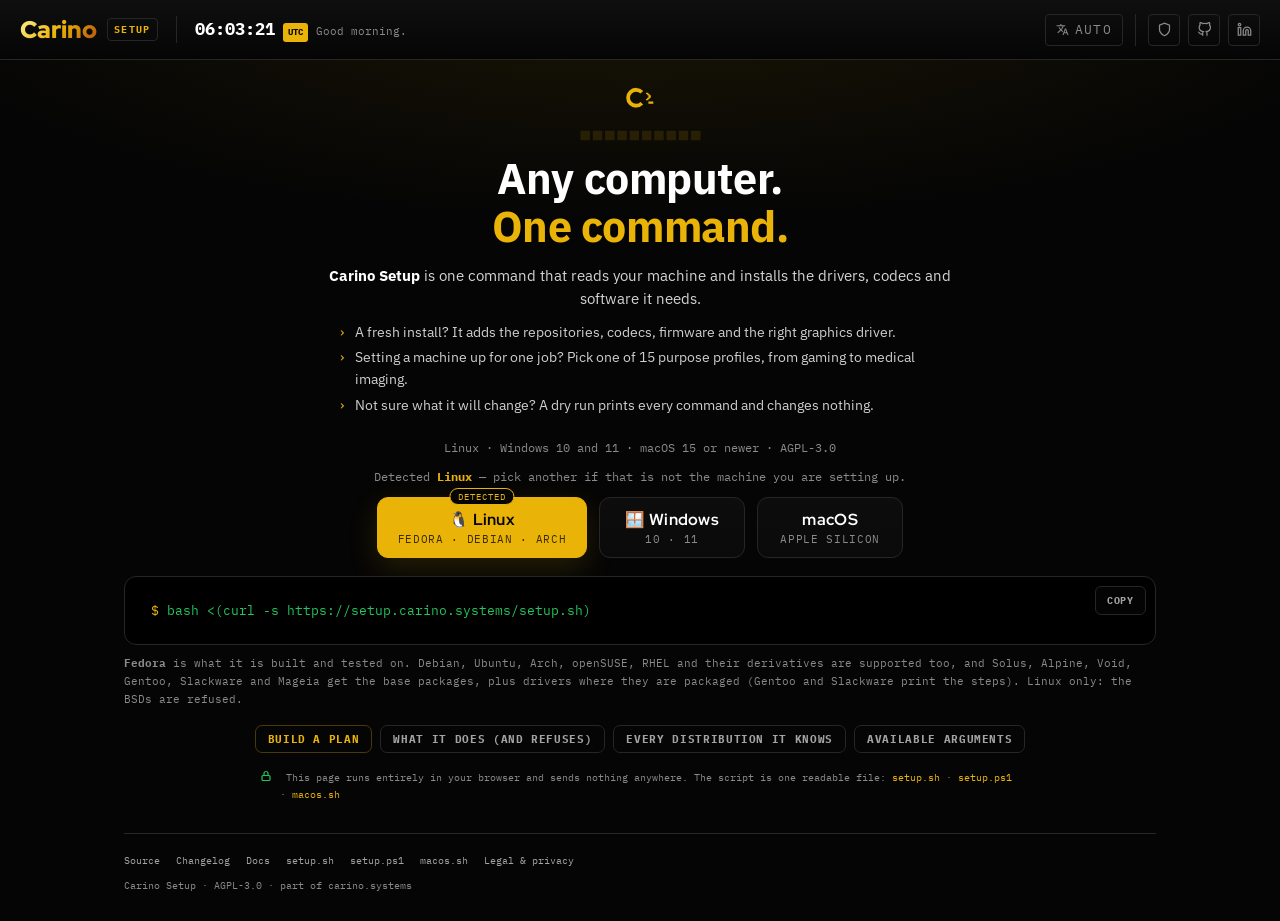
==== index.html @ 24544eee "Translate the remaining English on the page Text the translation sweep found still in English is now" ====
<!DOCTYPE html>
<html lang="en">
<head>
    <meta charset="UTF-8">
    <meta name="viewport" content="width=device-width, initial-scale=1.0">
    <link rel="icon" type="image/webp" href="logo.webp">
    <title>Carino Setup — Any Computer, One Command</title>
    <!-- carino:head — generated by Carino-Systems/baseline/apply.py from sites.json; edit there, not here -->
    <meta name="description" content="One command that configures Linux, Windows or macOS: hardware and distribution detection, drivers, and 15 purpose profiles. Nothing to install first.">
    <link rel="canonical" href="https://setup.carino.systems/">
    <meta property="og:type" content="website">
    <meta property="og:site_name" content="Carino Systems">
    <meta property="og:title" content="Carino Setup">
    <meta property="og:description" content="One command that configures Linux, Windows or macOS: hardware and distribution detection, drivers, and 15 purpose profiles. Nothing to install first.">
    <meta property="og:url" content="https://setup.carino.systems/">
    <meta property="og:image" content="https://setup.carino.systems/og.jpg">
    <meta property="og:image:width" content="1200">
    <meta property="og:image:height" content="630">
    <meta property="og:image:alt" content="Carino Setup">
    <meta name="twitter:card" content="summary_large_image">
    <link rel="alternate" hreflang="en" href="https://setup.carino.systems/">
    <link rel="alternate" hreflang="es" href="https://setup.carino.systems/?lang=es">
    <link rel="alternate" hreflang="pt-BR" href="https://setup.carino.systems/?lang=pt-BR">
    <link rel="alternate" hreflang="ja" href="https://setup.carino.systems/?lang=ja">
    <link rel="alternate" hreflang="ru" href="https://setup.carino.systems/?lang=ru">
    <link rel="alternate" hreflang="x-default" href="https://setup.carino.systems/">
    <script type="application/json" id="carino-head-i18n">{"es": {"title": "Carino Setup — Cualquier computadora, un comando", "desc": "Un solo comando que configura Linux, Windows o macOS: detección de hardware y distribución, controladores y 15 perfiles por uso. Sin instalar nada antes."}, "pt-BR": {"title": "Carino Setup — Qualquer computador, um comando", "desc": "Um único comando que configura Linux, Windows ou macOS: detecção de hardware e distribuição, drivers e 15 perfis por finalidade. Nada para instalar antes."}, "ja": {"title": "Carino Setup — どのPCも、コマンド1つで", "desc": "1つのコマンドでLinux・Windows・macOSを設定。ハードウェアとディストリビューションの検出、ドライバー、15の用途別プロファイル。事前準備不要。"}, "ru": {"title": "Carino Setup — любой компьютер, одна команда", "desc": "Одна команда настраивает Linux, Windows или macOS: определение оборудования и дистрибутива, драйверы и 15 профилей под задачи. Ничего не нужно ставить заранее."}}</script>
    <script type="application/ld+json">{"@context": "https://schema.org", "@type": "SoftwareApplication", "name": "Carino Setup", "url": "https://setup.carino.systems/", "description": "One command that configures Linux, Windows or macOS: hardware and distribution detection, drivers, and 15 purpose profiles. Nothing to install first.", "operatingSystem": "Linux, Windows, macOS", "isAccessibleForFree": true, "author": {"@type": "Person", "name": "Miguel Cariño", "url": "https://carino.systems/"}}</script>
    <!-- /carino:head -->
    <link rel="stylesheet" href="fonts/carino-fonts.css">
    <!-- Tokens and the shared components (landing hero, terminal, copy button,
         privacy line, footer) come from carino-ui.css; only this page's own
         names are declared below. -->
    <link rel="stylesheet" href="carino-ui.css">
    <style>
        :root {
            --i18n: 'Noto Sans JP', 'Noto Sans CJK JP', 'Hiragino Sans', 'Yu Gothic UI', 'Noto Sans SC', 'Noto Sans CJK SC', 'PingFang SC', 'Microsoft YaHei UI', 'Noto Sans KR', 'Noto Sans CJK KR', 'Apple SD Gothic Neo', 'Malgun Gothic', 'Noto Sans Hebrew', 'Arial Hebrew'; /* fonts/carino-fonts.css ships latin + latin-ext only, so the ja/zh/ko/he/ru strings below can never be Plex; these are the real system faces they land on instead of a generic */
            --sans-i18n: 'IBM Plex Sans', var(--i18n), system-ui, -apple-system, sans-serif; /* brand face first, so latin text in a translated string still renders in Plex */
            --mono-i18n: 'IBM Plex Mono', var(--i18n), ui-monospace, SFMono-Regular, Menlo, monospace;
            --display-i18n: 'Red Hat Display', var(--sans-i18n);
        }

        * { margin: 0; padding: 0; }
        html { scroll-behavior: smooth; }
        body { font-size: 16px; } /* carino-ui's 15px base; every size here was measured at 16 */
        button { font-family: inherit; }

        .container { max-width: 1080px; margin: 0 auto; padding: 0 1.5rem; }

        /* ---- one screen ----
           The page is a single hero now, the way pacs.carino.systems is: the
           command, the platform picker and the four sheet chips all sit above
           the fold, and everything that used to be a section below it — the
           plan builder, the distribution list, the argument table, what this
           does and refuses — is a <dialog> opened from here. A dialog is
           markup, not a fetch, so none of that content left the page: it is
           still one Ctrl-F away and still indexed.

           Sizing follows the same rule as PACS. --tall is how much taller this
           viewport is than the point where the hero stops having room, so every
           size below reads `base + --tall × rate` and is exactly `base` on any
           screen under 900px. A calc rather than a media query because a
           breakpoint steps: any vh expression steep enough to be worth having
           above 900px is already too steep below it. */
        :root { --tall: max(0px, 100vh - 900px); }
        body { min-height: 100dvh; display: flex; flex-direction: column; }
        .hero { flex: 1 0 auto; display: flex; }
        /* Top-anchored, not centred: surplus height collects at the bottom where
           it is quiet, instead of opening a gap between the navbar and the mark. */
        .hero > .container { margin-block: 0 auto; width: 100%; }
        /* .lh-wrap's 90% would add a second gutter inside .container's own. */
        .hero > .container.lh-wrap { width: 100%; max-width: 1080px; }

        /* The mark, and under it the one piece of motion on the page: a row of
           pixel blocks, cut from the same grid as the mark, lighting up one by
           one like packages landing, then clearing to start again. Sized off
           viewport HEIGHT: height is the scarce dimension on a one-screen page,
           so the decoration shrinks with the thing it competes against. */
        .hero-mark .mark { aspect-ratio: 1 / 1; }
        .steps rect { fill: var(--accent); opacity: .12; animation: land 3.2s ease-out infinite; }
        @keyframes land {
            0%, 6%    { opacity: .12; filter: none; }
            12%       { opacity: 1; filter: drop-shadow(0 0 5px rgba(234,179,8,0.9)); }
            20%, 72%  { opacity: .9; filter: none; }
            84%, 100% { opacity: .12; filter: none; }
        }
        /* Motion is decoration here, so a reader who asked for less of it gets
           the finished row, standing still. */
        @media (prefers-reduced-motion: reduce) { .steps rect { animation: none; opacity: .9; } }

        /* Floating OS marks: a few faint logos of the systems this sets up,
           fading in at random spots in the side margins and drifting away.
           Behind the content, never clickable, never on a reduced-motion
           screen. Logos: Simple Icons (CC0); the Windows one is drawn here. */
        .os-float { position: fixed; inset: 0; z-index: 0; pointer-events: none; overflow: hidden; }
        .hero > .container { position: relative; z-index: 1; }
        .os-float svg { position: absolute; fill: var(--accent); opacity: 0;
            animation: drift var(--life, 7s) ease-in-out forwards; }
        @keyframes drift {
            0%   { opacity: 0;   transform: translateY(14px) rotate(var(--r0, -8deg)) scale(.85); }
            25%  { opacity: var(--peak, .35); }
            75%  { opacity: var(--peak, .35); }
            100% { opacity: 0;   transform: translateY(-26px) rotate(var(--r1, 8deg)) scale(1); }
        }
        @media (prefers-reduced-motion: reduce) { .os-float { display: none; } }

        /* Headline, lede and situations are Branding's .landing-hero: sentence
           case, the second line solid gold. Only the i18n font stacks are ours. */
        .hero h1 { font-family: var(--sans-i18n); }
        .hero h1 .gold { color: var(--accent); }
        .lh-lede, .lh-situations { font-family: var(--sans-i18n); }

        /* Above the buttons, so it reads as their label rather than as a
           footnote: it says which one is already selected and why. */
        .sys-line { font-family: var(--mono-i18n); }
        .platform { margin: 0 0 min(24px, calc(clamp(6px, 1.1vh, 12px) + var(--tall) * .03));
            font-family: var(--mono-i18n); font-size: min(.95rem, calc(.74rem + var(--tall) * .008)); color: var(--text-muted); }
        .platform strong { color: var(--accent); font-weight: 700; }

        .os-picker { display: flex; justify-content: center; flex-wrap: wrap;
            gap: min(26px, calc(12px + var(--tall) * .035)); }
        .os-btn {
            position: relative; display: flex; flex-direction: column; align-items: center; gap: 2px;
            min-width: min(210px, calc(146px + var(--tall) * .075));
            padding: min(24px, calc(11px + var(--tall) * .022)) min(40px, calc(20px + var(--tall) * .034));
            border-radius: 11px; cursor: pointer; text-align: center;
            border: 1px solid var(--border); background: linear-gradient(180deg, var(--bg-elev), #0a0a0a);
            color: var(--text); transition: 0.16s;
        }
        .os-btn:hover { border-color: var(--accent); transform: translateY(-2px); }
        .os-btn b { font-family: var(--display); font-size: min(1.34rem, calc(.98rem + var(--tall) * .012)); letter-spacing: 0.02em; }
        .os-btn .fmt { font-family: var(--mono); font-size: 0.68rem; color: var(--text-muted); text-transform: uppercase; letter-spacing: 0.06em; }
        .os-btn.active { border-color: var(--accent); background: var(--accent); color: #050505; box-shadow: 0 10px 30px var(--accent-glow); }
        .os-btn.active .fmt { color: #3a2c00; }
        /* The tab you are on is gold; the machine you are ON gets the badge. They
           are usually the same button and the badge is then just confirmation,
           but clicking away has to leave the detection visible somewhere. */
        .os-btn .rec { display: none; }
        .os-btn.detected .rec {
            display: block; position: absolute; top: -10px; left: 50%; transform: translateX(-50%);
            background: var(--bg); color: var(--accent); border: 1px solid var(--accent); border-radius: 999px;
            font-family: var(--mono); font-size: 0.56rem; letter-spacing: 0.1em; text-transform: uppercase;
            padding: 2px 8px; white-space: nowrap;
        }
        .os-btn.detected:not(.active) { border-color: var(--accent-dim); }

        /* The command pane under the picker. It carries the payload of this
           page, so it gets the space the download buttons get on PACS. */
        .os-content { margin-top: min(34px, calc(clamp(12px, 2vh, 18px) + var(--tall) * .04)); text-align: left; }

        /* .terminal-wrapper > .terminal > code and .copy-btn.term-copy are
           Branding's command block (carino-ui.css): it keeps the Copy button
           off the command at every width. */

        .note { font-family: var(--mono); font-size: 0.7rem; color: var(--text-muted); margin-top: 10px; line-height: 1.6; }

        /* ---- the row that opens the sheets ----
           Buttons, not a bespoke pill: the branding reference has one button
           component and its pills are for status, not navigation. */
        .chips { display: flex; flex-wrap: wrap; justify-content: center;
            gap: min(18px, calc(8px + var(--tall) * .026));
            margin: min(36px, calc(clamp(10px, 1.9vh, 17px) + var(--tall) * .05)) auto 0; max-width: min(980px, 94vw); }
        .chip {
            font-family: var(--mono-i18n); font-weight: 700; letter-spacing: 0.06em; text-transform: uppercase;
            font-size: min(.9rem, calc(.68rem + var(--tall) * .008));
            padding: min(14px, calc(6px + var(--tall) * .022)) min(24px, calc(12px + var(--tall) * .032));
            border-radius: 7px; cursor: pointer; border: 1px solid var(--border);
            color: var(--text-sec); background: transparent; transition: 0.15s;
        }
        .chip:hover { color: var(--accent); border-color: var(--accent); background: var(--accent-faint); }
        .chip.primary { color: var(--accent); border-color: var(--accent-dim); }
        /* The privacy line (Branding's), centred as a block under the chips;
           its own text stays left-aligned beside the lock. */
        .foot-note { display: inline-block; font-family: var(--mono-i18n);
            max-width: min(760px, 94vw);
            margin: min(30px, calc(clamp(10px, 1.8vh, 16px) + var(--tall) * .04)) auto 0; }
        .foot-note a { color: var(--accent); text-decoration: none; }
        .foot-note a:hover { text-decoration: underline; }
        .page-foot { width: 100%; max-width: 1080px; margin: 0 auto; padding: 0 1.5rem; }
        .site-foot { margin-top: min(28px, calc(10px + var(--tall) * .03)); }

        /* ---- modal ----
           The branding system's component (branding.carino.systems §17), built
           on <dialog> rather than a scrim div toggled with `hidden`: the element
           supplies the focus trap, Escape, the backdrop and an inert background,
           none of which a div gets for free. */
        /* `display` only when open. A bare `display: flex` overrides the UA's
           `dialog:not([open]) { display: none }` and every sheet renders inline. */
        dialog.modal:not([open]) { display: none; } /* carino-ui's .modal is display:flex for a scrim div */
        .modal[open] { display: flex; }
        .modal {
            /* `margin: auto` is what centres a top-layer <dialog>, and the
               `* { margin: 0 }` reset at the top of this stylesheet takes it
               away — which pins every sheet to the top-left corner. Put back
               explicitly rather than by carving dialog out of the reset. */
            margin: auto;
            flex-direction: column; padding: 0; overflow: hidden; text-align: left;
            width: min(92vw, 680px); max-width: none; max-height: min(88vh, 900px);
            background: var(--bg-elev); border: 1px solid var(--border); border-radius: 14px;
            box-shadow: 0 30px 80px rgba(0,0,0,0.75); color: var(--text);
        }
        .modal.wide { width: min(94vw, 1080px); }
        .modal::backdrop { background: rgba(0,0,0,0.65); -webkit-backdrop-filter: blur(6px); backdrop-filter: blur(6px); }
        .modal-head { display: flex; align-items: center; gap: 12px; padding: 16px 18px; border-bottom: 1px solid var(--border); }
        .modal-title { margin: 0; flex: 1; font-family: var(--display-i18n); font-weight: 900; font-size: 1.05rem;
            text-transform: uppercase; letter-spacing: 0.5px; }
        .modal-head form { margin: 0; }
        .modal-x { border: none; background: transparent; color: var(--text-muted); font-size: 1.05rem; line-height: 1;
            cursor: pointer; padding: 4px 8px; border-radius: 6px; transition: 0.15s; }
        .modal-x:hover { color: var(--accent); background: var(--accent-faint); }
        .modal-body { padding: 18px; overflow-y: auto; color: var(--text); font-size: inherit; }
        .modal-body > .note:first-child { margin-top: 0; }

        /* Two columns that collapse to one, and they collapse in the right
           order: a visitor who reads only the red box has been told what this
           will not do without ever being told what it does. */
        .contrast { display: grid; grid-template-columns: 1fr 1fr; gap: 20px; align-items: start; }
        @media (max-width: 860px) { .contrast { grid-template-columns: 1fr; gap: 16px; } }
        .isbox { border: 1px solid var(--border); border-left: 4px solid var(--accent);
            border-radius: 12px; padding: 18px 20px; background: var(--accent-faint); min-width: 0; }
        .isbox h3 { margin: 0 0 12px; color: var(--accent); font-family: var(--display-i18n); font-size: 1.05rem; }
        .notbox { border: 1px solid #7f1d1d; border-left: 4px solid #b91c1c;
            border-radius: 12px; padding: 18px 20px; background: rgba(185,28,28,0.06); min-width: 0; }
        .notbox h3 { margin: 0 0 12px; color: #f87171; font-family: var(--display-i18n); font-size: 1.05rem; }
        .isbox ul, .notbox ul { list-style: none; margin: 0; padding: 0; }
        .isbox li, .notbox li { margin-bottom: 11px; font-size: 0.86rem; line-height: 1.55; color: #d4d4d4;
            word-break: normal; overflow-wrap: break-word; }
        .isbox li:last-child, .notbox li:last-child { margin-bottom: 0; }
        .isbox li b { color: var(--text); }
        .notbox li b { color: #fca5a5; }

        .table-wrap { overflow-x: auto; }
        table.data { width: 100%; border-collapse: collapse; font-family: var(--mono); font-size: 0.76rem; }
        table.data th { text-align: left; color: var(--text-muted); text-transform: uppercase; letter-spacing: 0.06em; font-size: 0.62rem; font-weight: 700; padding: 8px 12px; border-bottom: 1px solid var(--border); }
        table.data td { padding: 9px 12px; border-bottom: 1px solid var(--border); color: var(--text-sec); }
        table.data tr:hover td { background: var(--accent-faint); color: var(--text); }
        .kbd {
            display: inline-block; font-family: var(--mono); font-size: 0.66rem; font-weight: 700;
            color: var(--text-sec); background: var(--bg-elev);
            border: 1px solid var(--border); border-bottom-width: 2px; border-radius: 4px; padding: 2px 7px;
        }
        .kbd.accent { color: var(--accent); border-color: var(--accent-dim); }

        .build-grid { display: grid; grid-template-columns: repeat(auto-fit, minmax(230px, 1fr)); gap: 14px; margin-top: 18px; }
        .field { display: flex; flex-direction: column; gap: 7px; }
        .field-label { font-family: var(--mono); font-size: 0.62rem; font-weight: 700; text-transform: uppercase; letter-spacing: 0.08em; color: var(--text-muted); }
        .field select {
            font-family: var(--mono); font-size: 0.76rem; color: var(--text);
            background: var(--bg-elev); border: 1px solid var(--border);
            border-radius: 6px; padding: 9px 10px; cursor: pointer; width: 100%;
        }
        .field select:hover:not(:disabled) { border-color: var(--border-hv); }
        .field select:disabled { color: var(--text-muted); cursor: not-allowed; opacity: 0.6; }
        select:focus-visible, input:focus-visible, button:focus-visible { outline: 2px solid var(--accent-dim); outline-offset: 2px; }

        .toggles { display: flex; flex-wrap: wrap; gap: 10px; margin-top: 16px; }
        .toggle {
            display: inline-flex; align-items: center; gap: 8px; cursor: pointer;
            font-family: var(--mono); font-size: 0.7rem; color: var(--text-sec);
            background: var(--bg-card); border: 1px solid var(--border); border-radius: 6px; padding: 8px 12px; transition: 0.15s;
        }
        .toggle:hover { border-color: var(--border-hv); color: var(--text); }
        .toggle input { accent-color: var(--accent); cursor: pointer; }
        .toggle.locked { opacity: 0.45; cursor: not-allowed; }
        .toggle.locked:hover { border-color: var(--border); color: var(--text-sec); }
        .toggle.locked input { cursor: not-allowed; }

        .panel { margin-top: 18px; border: 1px solid var(--border); border-radius: var(--radius); background: var(--bg-card); padding: 16px 18px; }
        .panel h4 { font-family: var(--mono); font-size: 0.62rem; font-weight: 700; text-transform: uppercase; letter-spacing: 0.08em; color: var(--accent); margin-bottom: 9px; }
        .panel h4 + .panel-sub { margin-top: -4px; margin-bottom: 9px; }
        .panel p { font-size: 0.78rem; color: var(--text-sec); line-height: 1.7; }
        .panel .group { margin-top: 14px; }
        .panel .group:first-of-type { margin-top: 0; }
        .group-label { font-family: var(--mono); font-size: 0.6rem; font-weight: 700; text-transform: uppercase; letter-spacing: 0.08em; color: var(--text-muted); display: block; margin-bottom: 7px; }
        .pk {
            display: inline-block; font-family: var(--mono); font-size: 0.66rem; line-height: 1.5;
            color: var(--text-sec); background: var(--bg-elev);
            border: 1px solid var(--border); border-radius: 4px; padding: 3px 7px; margin: 0 5px 5px 0;
        }
        .pk b { color: var(--text); font-weight: 600; }
        .pk i { font-style: normal; color: var(--text-muted); }

        .refusal { margin-top: 18px; border: 1px solid rgba(239,68,68,0.35); border-left: 3px solid var(--err); border-radius: var(--radius); background: rgba(239,68,68,0.06); padding: 16px 18px; }
        .refusal h4 { font-family: var(--mono); font-size: 0.62rem; font-weight: 700; text-transform: uppercase; letter-spacing: 0.08em; color: var(--err); margin-bottom: 9px; }
        .refusal p { font-size: 0.8rem; color: var(--text-sec); line-height: 1.75; white-space: pre-wrap; } /* the NixOS refusal carries a configuration.nix snippet */

        .caution-line { margin-top: 14px; padding-left: 12px; border-left: 2px solid var(--accent-dim); font-family: var(--mono); font-size: 0.68rem; color: var(--warn); line-height: 1.7; }
        .out-label { font-family: var(--mono); font-size: 0.62rem; font-weight: 700; text-transform: uppercase; letter-spacing: 0.1em; color: var(--text-muted); margin: 24px 0 9px; }

        /* No block row on a phone. It is the widest thing in the hero at 5:1, so
           on a 390px screen it either goes hairline-thin or it sets the width of
           everything above it — and a phone is the one place this page was
           already scrolling. The mark takes the space instead and grows into it.
           Removed rather than hidden, so it gives its height back. */
        @media (max-width: 640px) {
            .steps { display: none; }
        }
        /* Short screens, any width. Russian and Portuguese both run about a line
           longer than English here, which is enough to push a 1366×768 laptop
           over by itself — so the trim is keyed to the height that is short
           rather than to the language that is long. Font size only: narrowing
           max-width would wrap the lede to MORE lines and make it taller. */
        @media (max-height: 780px) {
            .lede { font-size: 0.94rem; max-width: 720px; }
        }
        /* 1024×600 is the floor this page is measured against — a netbook, a
           VM console, a projector. Everything above still fits there on the
           calc alone; these are the last few rows, and they come out of the
           decoration and the gaps rather than out of anything that says
           something. The block row goes first: it is the only element on the
           page carrying no information at all. */
        @media (max-height: 660px) {
            .steps { display: none; }
            .hero-mark .mark { height: clamp(26px, 4.6vh, 34px); }
            .hero-mark { margin-bottom: 10px; }
            .hero h1 { margin-bottom: 9px; }
            .lede { font-size: 0.84rem; line-height: 1.48; margin-bottom: 12px; }
            .platform { margin-bottom: 8px; }
            .os-btn { padding: 8px 18px; }
            .os-content { margin-top: 12px; }
            .note { margin-top: 7px; }
            .chips { margin-top: 11px; }
            .foot-note { margin-top: 8px; }
        }
        @media (max-width: 600px) {
            .os-btn { min-width: 112px; padding: 9px 14px; gap: 0; }
            .os-btn b { font-size: 0.95rem; }
            .os-picker { gap: 8px; }
            .lede { font-size: 0.88rem; }
            .chips { gap: 6px; }
            .chip { padding: 6px 12px; font-size: 0.66rem; }
            .build-grid { grid-template-columns: 1fr; }
            /* A phone has no side margins for the drifting logos to live in,
               so they would sit on the buttons. */
            .os-float { display: none; }
        }
    </style>
</head>
<body>
<!-- Carino navbar self-injects at the top of <body> (loads carino-clock.js locally) -->
<script src="carino-navbar.js" data-app="Setup" data-repo="SimpleSetup" defer></script>
<script src="carino-lang.js" defer></script>
<script src="i18n.js" defer></script>

<!-- Floating OS marks (decoration, filled in by the script at the bottom) -->
<div class="os-float" id="osFloat" aria-hidden="true"><svg width="0" height="0" style="position:absolute"><symbol id="os-linux" viewBox="0 0 24 24"><path d="M12.504 0c-.155 0-.315.008-.48.021-4.226.333-3.105 4.807-3.17 6.298-.076 1.092-.3 1.953-1.05 3.02-.885 1.051-2.127 2.75-2.716 4.521-.278.832-.41 1.684-.287 2.489a.424.424 0 00-.11.135c-.26.268-.45.6-.663.839-.199.199-.485.267-.797.4-.313.136-.658.269-.864.68-.09.189-.136.394-.132.602 0 .199.027.4.055.536.058.399.116.728.04.97-.249.68-.28 1.145-.106 1.484.174.334.535.47.94.601.81.2 1.91.135 2.774.6.926.466 1.866.67 2.616.47.526-.116.97-.464 1.208-.946.587-.003 1.23-.269 2.26-.334.699-.058 1.574.267 2.577.2.025.134.063.198.114.333l.003.003c.391.778 1.113 1.132 1.884 1.071.771-.06 1.592-.536 2.257-1.306.631-.765 1.683-1.084 2.378-1.503.348-.199.629-.469.649-.853.023-.4-.2-.811-.714-1.376v-.097l-.003-.003c-.17-.2-.25-.535-.338-.926-.085-.401-.182-.786-.492-1.046h-.003c-.059-.054-.123-.067-.188-.135a.357.357 0 00-.19-.064c.431-1.278.264-2.55-.173-3.694-.533-1.41-1.465-2.638-2.175-3.483-.796-1.005-1.576-1.957-1.56-3.368.026-2.152.236-6.133-3.544-6.139zm.529 3.405h.013c.213 0 .396.062.584.198.19.135.33.332.438.533.105.259.158.459.166.724 0-.02.006-.04.006-.06v.105a.086.086 0 01-.004-.021l-.004-.024a1.807 1.807 0 01-.15.706.953.953 0 01-.213.335.71.71 0 00-.088-.042c-.104-.045-.198-.064-.284-.133a1.312 1.312 0 00-.22-.066c.05-.06.146-.133.183-.198.053-.128.082-.264.088-.402v-.02a1.21 1.21 0 00-.061-.4c-.045-.134-.101-.2-.183-.333-.084-.066-.167-.132-.267-.132h-.016c-.093 0-.176.03-.262.132a.8.8 0 00-.205.334 1.18 1.18 0 00-.09.4v.019c.002.089.008.179.02.267-.193-.067-.438-.135-.607-.202a1.635 1.635 0 01-.018-.2v-.02a1.772 1.772 0 01.15-.768c.082-.22.232-.406.43-.533a.985.985 0 01.594-.2zm-2.962.059h.036c.142 0 .27.048.399.135.146.129.264.288.344.465.09.199.14.4.153.667v.004c.007.134.006.2-.002.266v.08c-.03.007-.056.018-.083.024-.152.055-.274.135-.393.2.012-.09.013-.18.003-.267v-.015c-.012-.133-.04-.2-.082-.333a.613.613 0 00-.166-.267.248.248 0 00-.183-.064h-.021c-.071.006-.13.04-.186.132a.552.552 0 00-.12.27.944.944 0 00-.023.33v.015c.012.135.037.2.08.334.046.134.098.2.166.268.01.009.02.018.034.024-.07.057-.117.07-.176.136a.304.304 0 01-.131.068 2.62 2.62 0 01-.275-.402 1.772 1.772 0 01-.155-.667 1.759 1.759 0 01.08-.668 1.43 1.43 0 01.283-.535c.128-.133.26-.2.418-.2zm1.37 1.706c.332 0 .733.065 1.216.399.293.2.523.269 1.052.468h.003c.255.136.405.266.478.399v-.131a.571.571 0 01.016.47c-.123.31-.516.643-1.063.842v.002c-.268.135-.501.333-.775.465-.276.135-.588.292-1.012.267a1.139 1.139 0 01-.448-.067 3.566 3.566 0 01-.322-.198c-.195-.135-.363-.332-.612-.465v-.005h-.005c-.4-.246-.616-.512-.686-.71-.07-.268-.005-.47.193-.6.224-.135.38-.271.483-.336.104-.074.143-.102.176-.131h.002v-.003c.169-.202.436-.47.839-.601.139-.036.294-.065.466-.065zm2.8 2.142c.358 1.417 1.196 3.475 1.735 4.473.286.534.855 1.659 1.102 3.024.156-.005.33.018.513.064.646-1.671-.546-3.467-1.089-3.966-.22-.2-.232-.335-.123-.335.59.534 1.365 1.572 1.646 2.757.13.535.16 1.104.021 1.67.067.028.135.06.205.067 1.032.534 1.413.938 1.23 1.537v-.043c-.06-.003-.12 0-.18 0h-.016c.151-.467-.182-.825-1.065-1.224-.915-.4-1.646-.336-1.77.465-.008.043-.013.066-.018.135-.068.023-.139.053-.209.064-.43.268-.662.669-.793 1.187-.13.533-.17 1.156-.205 1.869v.003c-.02.334-.17.838-.319 1.35-1.5 1.072-3.58 1.538-5.348.334a2.645 2.645 0 00-.402-.533 1.45 1.45 0 00-.275-.333c.182 0 .338-.03.465-.067a.615.615 0 00.314-.334c.108-.267 0-.697-.345-1.163-.345-.467-.931-.995-1.788-1.521-.63-.4-.986-.87-1.15-1.396-.165-.534-.143-1.085-.015-1.645.245-1.07.873-2.11 1.274-2.763.107-.065.037.135-.408.974-.396.751-1.14 2.497-.122 3.854a8.123 8.123 0 01.647-2.876c.564-1.278 1.743-3.504 1.836-5.268.048.036.217.135.289.202.218.133.38.333.59.465.21.201.477.335.876.335.039.003.075.006.11.006.412 0 .73-.134.997-.268.29-.134.52-.334.74-.4h.005c.467-.135.835-.402 1.044-.7zm2.185 8.958c.037.6.343 1.245.882 1.377.588.134 1.434-.333 1.791-.765l.211-.01c.315-.007.577.01.847.268l.003.003c.208.199.305.53.391.876.085.4.154.78.409 1.066.486.527.645.906.636 1.14l.003-.007v.018l-.003-.012c-.015.262-.185.396-.498.595-.63.401-1.746.712-2.457 1.57-.618.737-1.37 1.14-2.036 1.191-.664.053-1.237-.2-1.574-.898l-.005-.003c-.21-.4-.12-1.025.056-1.69.176-.668.428-1.344.463-1.897.037-.714.076-1.335.195-1.814.12-.465.308-.797.641-.984l.045-.022zm-10.814.049h.01c.053 0 .105.005.157.014.376.055.706.333 1.023.752l.91 1.664.003.003c.243.533.754 1.064 1.189 1.637.434.598.77 1.131.729 1.57v.006c-.057.744-.48 1.148-1.125 1.294-.645.135-1.52.002-2.395-.464-.968-.536-2.118-.469-2.857-.602-.369-.066-.61-.2-.723-.4-.11-.2-.113-.602.123-1.23v-.004l.002-.003c.117-.334.03-.752-.027-1.118-.055-.401-.083-.71.043-.94.16-.334.396-.4.69-.533.294-.135.64-.202.915-.47h.002v-.002c.256-.268.445-.601.668-.838.19-.201.38-.336.663-.336zm7.159-9.074c-.435.201-.945.535-1.488.535-.542 0-.97-.267-1.28-.466-.154-.134-.28-.268-.373-.335-.164-.134-.144-.333-.074-.333.109.016.129.134.199.2.096.066.215.2.36.333.292.2.68.467 1.167.467.485 0 1.053-.267 1.398-.466.195-.135.445-.334.648-.467.156-.136.149-.267.279-.267.128.016.034.134-.147.332a8.097 8.097 0 01-.69.468zm-1.082-1.583V5.64c-.006-.02.013-.042.029-.05.074-.043.18-.027.26.004.063 0 .16.067.15.135-.006.049-.085.066-.135.066-.055 0-.092-.043-.141-.068-.052-.018-.146-.008-.163-.065zm-.551 0c-.02.058-.113.049-.166.066-.047.025-.086.068-.14.068-.05 0-.13-.02-.136-.068-.01-.066.088-.133.15-.133.08-.031.184-.047.259-.005.019.009.036.03.03.05v.02h.003z"/></symbol><symbol id="os-fedora" viewBox="0 0 24 24"><path d="M12.001 0C5.376 0 .008 5.369.004 11.992H.002v9.287h.002A2.726 2.726 0 0 0 2.73 24h9.275c6.626-.004 11.993-5.372 11.993-11.997C23.998 5.375 18.628 0 12 0zm2.431 4.94c2.015 0 3.917 1.543 3.917 3.671 0 .197.001.395-.03.619a1.002 1.002 0 0 1-1.137.893 1.002 1.002 0 0 1-.842-1.175 2.61 2.61 0 0 0 .013-.337c0-1.207-.987-1.672-1.92-1.672-.934 0-1.775.784-1.777 1.672.016 1.027 0 2.046 0 3.07l1.732-.012c1.352-.028 1.368 2.009.016 1.998l-1.748.013c-.004.826.006.677.002 1.093 0 0 .015 1.01-.016 1.776-.209 2.25-2.124 4.046-4.424 4.046-2.438 0-4.448-1.993-4.448-4.437.073-2.515 2.078-4.492 4.603-4.469l1.409-.01v1.996l-1.409.013h-.007c-1.388.04-2.577.984-2.6 2.47a2.438 2.438 0 0 0 2.452 2.439c1.356 0 2.441-.987 2.441-2.437l-.001-7.557c0-.14.005-.252.02-.407.23-1.848 1.883-3.256 3.754-3.256z"/></symbol><symbol id="os-debian" viewBox="0 0 24 24"><path d="M13.88 12.685c-.4 0 .08.2.601.28.14-.1.27-.22.39-.33a3.001 3.001 0 01-.99.05m2.14-.53c.23-.33.4-.69.47-1.06-.06.27-.2.5-.33.73-.75.47-.07-.27 0-.56-.8 1.01-.11.6-.14.89m.781-2.05c.05-.721-.14-.501-.2-.221.07.04.13.5.2.22M12.38.31c.2.04.45.07.42.12.23-.05.28-.1-.43-.12m.43.12l-.15.03.14-.01V.43m6.633 9.944c.02.64-.2.95-.38 1.5l-.35.181c-.28.54.03.35-.17.78-.44.39-1.34 1.22-1.62 1.301-.201 0 .14-.25.19-.34-.591.4-.481.6-1.371.85l-.03-.06c-2.221 1.04-5.303-1.02-5.253-3.842-.03.17-.07.13-.12.2a3.551 3.552 0 012.001-3.501 3.361 3.362 0 013.732.48 3.341 3.342 0 00-2.721-1.3c-1.18.01-2.281.76-2.651 1.57-.6.38-.67 1.47-.93 1.661-.361 2.601.66 3.722 2.38 5.042.27.19.08.21.12.35a4.702 4.702 0 01-1.53-1.16c.23.33.47.66.8.91-.55-.18-1.27-1.3-1.48-1.35.93 1.66 3.78 2.921 5.261 2.3a6.203 6.203 0 01-2.33-.28c-.33-.16-.77-.51-.7-.57a5.802 5.803 0 005.902-.84c.44-.35.93-.94 1.07-.95-.2.32.04.16-.12.44.44-.72-.2-.3.46-1.24l.24.33c-.09-.6.74-1.321.66-2.262.19-.3.2.3 0 .97.29-.74.08-.85.15-1.46.08.2.18.42.23.63-.18-.7.2-1.2.28-1.6-.09-.05-.28.3-.32-.53 0-.37.1-.2.14-.28-.08-.05-.26-.32-.38-.861.08-.13.22.33.34.34-.08-.42-.2-.75-.2-1.08-.34-.68-.12.1-.4-.3-.34-1.091.3-.25.34-.74.54.77.84 1.96.981 2.46-.1-.6-.28-1.2-.49-1.76.16.07-.26-1.241.21-.37A7.823 7.824 0 0017.702 1.6c.18.17.42.39.33.42-.75-.45-.62-.48-.73-.67-.61-.25-.65.02-1.06 0C15.082.73 14.862.8 13.8.4l.05.23c-.77-.25-.9.1-1.73 0-.05-.04.27-.14.53-.18-.741.1-.701-.14-1.431.03.17-.13.36-.21.55-.32-.6.04-1.44.35-1.18.07C9.6.68 7.847 1.3 6.867 2.22L6.838 2c-.45.54-1.96 1.611-2.08 2.311l-.131.03c-.23.4-.38.85-.57 1.261-.3.52-.45.2-.4.28-.6 1.22-.9 2.251-1.16 3.102.18.27 0 1.65.07 2.76-.3 5.463 3.84 10.776 8.363 12.006.67.23 1.65.23 2.49.25-.99-.28-1.12-.15-2.08-.49-.7-.32-.85-.7-1.34-1.13l.2.35c-.971-.34-.57-.42-1.361-.67l.21-.27c-.31-.03-.83-.53-.97-.81l-.34.01c-.41-.501-.63-.871-.61-1.161l-.111.2c-.13-.21-1.52-1.901-.8-1.511-.13-.12-.31-.2-.5-.55l.14-.17c-.35-.44-.64-1.02-.62-1.2.2.24.32.3.45.33-.88-2.172-.93-.12-1.601-2.202l.15-.02c-.1-.16-.18-.34-.26-.51l.06-.6c-.63-.74-.18-3.102-.09-4.402.07-.54.53-1.1.88-1.981l-.21-.04c.4-.71 2.341-2.872 3.241-2.761.43-.55-.09 0-.18-.14.96-.991 1.26-.7 1.901-.88.7-.401-.6.16-.27-.151 1.2-.3.85-.7 2.421-.85.16.1-.39.14-.52.26 1-.49 3.151-.37 4.562.27 1.63.77 3.461 3.011 3.531 5.132l.08.02c-.04.85.13 1.821-.17 2.711l.2-.42M9.54 13.236l-.05.28c.26.35.47.73.8 1.01-.24-.47-.42-.66-.75-1.3m.62-.02c-.14-.15-.22-.34-.31-.52.08.32.26.6.43.88l-.12-.36m10.945-2.382l-.07.15c-.1.76-.34 1.511-.69 2.212.4-.73.65-1.541.75-2.362M12.45.12c.27-.1.66-.05.95-.12-.37.03-.74.05-1.1.1l.15.02M3.006 5.142c.07.57-.43.8.11.42.3-.66-.11-.18-.1-.42m-.64 2.661c.12-.39.15-.62.2-.84-.35.44-.17.53-.2.83"/></symbol><symbol id="os-ubuntu" viewBox="0 0 24 24"><path d="M17.61.455a3.41 3.41 0 0 0-3.41 3.41 3.41 3.41 0 0 0 3.41 3.41 3.41 3.41 0 0 0 3.41-3.41 3.41 3.41 0 0 0-3.41-3.41zM12.92.8C8.923.777 5.137 2.941 3.148 6.451a4.5 4.5 0 0 1 .26-.007 4.92 4.92 0 0 1 2.585.737A8.316 8.316 0 0 1 12.688 3.6 4.944 4.944 0 0 1 13.723.834 11.008 11.008 0 0 0 12.92.8zm9.226 4.994a4.915 4.915 0 0 1-1.918 2.246 8.36 8.36 0 0 1-.273 8.303 4.89 4.89 0 0 1 1.632 2.54 11.156 11.156 0 0 0 .559-13.089zM3.41 7.932A3.41 3.41 0 0 0 0 11.342a3.41 3.41 0 0 0 3.41 3.409 3.41 3.41 0 0 0 3.41-3.41 3.41 3.41 0 0 0-3.41-3.41zm2.027 7.866a4.908 4.908 0 0 1-2.915.358 11.1 11.1 0 0 0 7.991 6.698 11.234 11.234 0 0 0 2.422.249 4.879 4.879 0 0 1-.999-2.85 8.484 8.484 0 0 1-.836-.136 8.304 8.304 0 0 1-5.663-4.32zm11.405.928a3.41 3.41 0 0 0-3.41 3.41 3.41 3.41 0 0 0 3.41 3.41 3.41 3.41 0 0 0 3.41-3.41 3.41 3.41 0 0 0-3.41-3.41z"/></symbol><symbol id="os-archlinux" viewBox="0 0 24 24"><path d="M11.39.605C10.376 3.092 9.764 4.72 8.635 7.132c.693.734 1.543 1.589 2.923 2.554-1.484-.61-2.496-1.224-3.252-1.86C6.86 10.842 4.596 15.138 0 23.395c3.612-2.085 6.412-3.37 9.021-3.862a6.61 6.61 0 01-.171-1.547l.003-.115c.058-2.315 1.261-4.095 2.687-3.973 1.426.12 2.534 2.096 2.478 4.409a6.52 6.52 0 01-.146 1.243c2.58.505 5.352 1.787 8.914 3.844-.702-1.293-1.33-2.459-1.929-3.57-.943-.73-1.926-1.682-3.933-2.713 1.38.359 2.367.772 3.137 1.234-6.09-11.334-6.582-12.84-8.67-17.74zM22.898 21.36v-.623h-.234v-.084h.562v.084h-.234v.623h.331v-.707h.142l.167.5.034.107a2.26 2.26 0 01.038-.114l.17-.493H24v.707h-.091v-.593l-.206.593h-.084l-.205-.602v.602h-.091"/></symbol><symbol id="os-opensuse" viewBox="0 0 24 24"><path d="M10.724 0a12 12 0 0 0-9.448 4.623c1.464.391 2.5.727 2.81.832.005-.19.037-1.893.037-1.893s.004-.04.025-.06c.026-.026.065-.018.065-.018.385.056 8.602 1.274 12.066 3.292.427.25.638.517.902.786.958.99 2.223 5.108 2.359 5.957.005.033-.036.07-.054.083a5.177 5.177 0 0 1-.313.228c-.82.55-2.708 1.872-5.13 1.656-2.176-.193-5.018-1.44-8.445-3.699.336.79.668 1.58 1 2.371.497.258 5.287 2.7 7.651 2.651 1.904-.04 3.941-.968 4.756-1.458 0 0 .179-.108.257-.048.085.066.061.167.041.27-.05.234-.164.66-.242.863l-.065.165c-.093.25-.183.482-.356.625-.48.436-1.246.784-2.446 1.305-1.855.812-4.865 1.328-7.66 1.31-1.001-.022-1.968-.133-2.817-.232-1.743-.197-3.161-.357-4.026.269A12 12 0 0 0 10.724 24a12 12 0 0 0 12-12 12 12 0 0 0-12-12zM13.4 6.963a3.503 3.503 0 0 0-2.521.942 3.498 3.498 0 0 0-1.114 2.449 3.528 3.528 0 0 0 3.39 3.64 3.48 3.48 0 0 0 2.524-.946 3.504 3.504 0 0 0 1.114-2.446 3.527 3.527 0 0 0-3.393-3.64zm-.03 1.035a2.458 2.458 0 0 1 2.368 2.539 2.43 2.43 0 0 1-.774 1.706 2.456 2.456 0 0 1-1.762.659 2.461 2.461 0 0 1-2.364-2.542c.02-.655.3-1.26.777-1.707a2.419 2.419 0 0 1 1.756-.655zm.402 1.23c-.602 0-1.087.325-1.087.727 0 .4.485.725 1.087.725.6 0 1.088-.326 1.088-.725 0-.402-.487-.726-1.088-.726Z"/></symbol><symbol id="os-linuxmint" viewBox="0 0 24 24"><path d="M5.438 5.906v8.438c0 2.06 1.69 3.75 3.75 3.75h5.625c2.06 0 3.75-1.69 3.75-3.75V9.656a2.827 2.827 0 0 0-2.813-2.812 2.8 2.8 0 0 0-1.875.737A2.8 2.8 0 0 0 12 6.844a2.827 2.827 0 0 0-2.812 2.812v4.688h1.875V9.656c0-.529.408-.937.937-.937s.938.408.938.937v4.688h1.875V9.656c0-.529.408-.937.937-.937s.938.408.938.937v4.688a1.86 1.86 0 0 1-1.875 1.875H9.188a1.86 1.86 0 0 1-1.875-1.875V5.906ZM12 0C5.384 0 0 5.384 0 12s5.384 12 12 12 12-5.384 12-12S18.616 0 12 0m0 1.875A10.11 10.11 0 0 1 22.125 12 10.11 10.11 0 0 1 12 22.125 10.11 10.11 0 0 1 1.875 12 10.11 10.11 0 0 1 12 1.875"/></symbol><symbol id="os-manjaro" viewBox="0 0 24 24"><path d="M0 0v24h6.75V6.75h8.625V0H0zm8.625 8.625V24h6.75V8.625h-6.75zM17.25 0v24H24V0h-6.75z"/></symbol><symbol id="os-apple" viewBox="0 0 24 24"><path d="M12.152 6.896c-.948 0-2.415-1.078-3.96-1.04-2.04.027-3.91 1.183-4.961 3.014-2.117 3.675-.546 9.103 1.519 12.09 1.013 1.454 2.208 3.09 3.792 3.039 1.52-.065 2.09-.987 3.935-.987 1.831 0 2.35.987 3.96.948 1.637-.026 2.676-1.48 3.676-2.948 1.156-1.688 1.636-3.325 1.662-3.415-.039-.013-3.182-1.221-3.22-4.857-.026-3.04 2.48-4.494 2.597-4.559-1.429-2.09-3.623-2.324-4.39-2.376-2-.156-3.675 1.09-4.61 1.09zM15.53 3.83c.843-1.012 1.4-2.427 1.245-3.83-1.207.052-2.662.805-3.532 1.818-.78.896-1.454 2.338-1.273 3.714 1.338.104 2.715-.688 3.559-1.701"/></symbol><symbol id="os-windows" viewBox="0 0 24 24"><path d="M1 3.5l9-1.2v9.2H1zM11 2.1L23 .5v11H11zM1 12.5h9v9.2l-9-1.2zM11 12.5h12v11l-12-1.6z"/></symbol></svg></div>

<!-- ── Hero: the whole page ──────────────────────────────────────────
     The mark, the argument, the platform picker, the command, and four chips
     that open the rest as dialogs. Nothing has to be scrolled past to reach the
     one line this site exists to hand over. -->
<header class="hero landing-hero" role="main">
    <div class="container lh-wrap">
        <!-- The mark sits above the block row, which reads as its underline. Both
             are aria-hidden: the navbar already says "Carino Setup" in text, and
             a logo announced twice is noise. -->
        <div class="hero-mark lh-mark" aria-hidden="true">
            <!-- The Carino mark, inline rather than as a file: logo.webp is a
                 50×50 raster that exists to be a favicon and goes soft the
                 moment it is drawn larger than that, and an inline path costs
                 no request at all. Same geometry the rest of the fleet uses. -->
            <svg class="mark" viewBox="0 0 100 100" preserveAspectRatio="xMidYMid meet">
                <path d="M 56.61 32.37 A 25.38 25.38 0 1 0 56.61 67.63" fill="none" stroke="var(--accent)" stroke-width="11.94" stroke-linecap="butt"/>
                <path d="M 69.71 34.47 H 73.59 V 38.35 H 69.71 Z M 73.59 34.47 H 77.47 V 38.35 H 73.59 Z M 73.59 38.35 H 77.47 V 42.23 H 73.59 Z M 77.47 38.35 H 81.35 V 42.23 H 77.47 Z M 77.47 42.23 H 81.35 V 46.11 H 77.47 Z M 81.35 42.23 H 85.23 V 46.11 H 81.35 Z M 77.47 46.11 H 81.35 V 49.99 H 77.47 Z M 81.35 46.11 H 85.23 V 49.99 H 81.35 Z M 73.59 49.99 H 77.47 V 53.87 H 73.59 Z M 77.47 49.99 H 81.35 V 53.87 H 77.47 Z M 69.71 53.87 H 73.59 V 57.75 H 69.71 Z M 73.59 53.87 H 77.47 V 57.75 H 73.59 Z M 77.47 61.63 H 81.35 V 65.51 H 77.47 Z M 81.35 61.63 H 85.23 V 65.51 H 81.35 Z M 85.23 61.63 H 89.11 V 65.51 H 85.23 Z M 89.11 61.63 H 92.99 V 65.51 H 89.11 Z M 77.47 65.51 H 81.35 V 69.39 H 77.47 Z M 81.35 65.51 H 85.23 V 69.39 H 81.35 Z M 85.23 65.51 H 89.11 V 69.39 H 85.23 Z M 89.11 65.51 H 92.99 V 69.39 H 89.11 Z" fill="var(--accent)"/>
            </svg>
            <svg class="steps lh-motif" viewBox="0 0 200 40" preserveAspectRatio="xMidYMid meet">
                <rect x="11.1" y="13" width="14" height="14" style="animation-delay:0.00s"/>
                <rect x="29.3" y="13" width="14" height="14" style="animation-delay:0.16s"/>
                <rect x="47.5" y="13" width="14" height="14" style="animation-delay:0.32s"/>
                <rect x="65.7" y="13" width="14" height="14" style="animation-delay:0.48s"/>
                <rect x="83.9" y="13" width="14" height="14" style="animation-delay:0.64s"/>
                <rect x="102.1" y="13" width="14" height="14" style="animation-delay:0.80s"/>
                <rect x="120.3" y="13" width="14" height="14" style="animation-delay:0.96s"/>
                <rect x="138.5" y="13" width="14" height="14" style="animation-delay:1.12s"/>
                <rect x="156.7" y="13" width="14" height="14" style="animation-delay:1.28s"/>
                <rect x="174.9" y="13" width="14" height="14" style="animation-delay:1.44s"/>
            </svg>
        </div>
        <h1><span data-i18n>Any computer.</span><br><span class="gold" data-i18n>One command.</span></h1>
        <p class="lede lh-lede">
            <strong>Carino Setup</strong>
            <span data-i18n>is one command that reads your machine and installs the drivers, codecs and software it needs.</span>
        </p>
        <ul class="lh-situations">
            <li data-i18n>A fresh install? It adds the repositories, codecs, firmware and the right graphics driver.</li>
            <li data-i18n>Setting a machine up for one job? Pick one of 15 purpose profiles, from gaming to medical imaging.</li>
            <li data-i18n>Not sure what it will change? A dry run prints every command and changes nothing.</li>
        </ul>
        <!-- The systems line (Branding .sys-line): what it runs on and its licence. -->
        <p class="sys-line"><span data-i18n>Linux · Windows 10 and 11 · macOS 15 or newer</span> · AGPL-3.0</p>

        <!-- Above the buttons, so it reads as their label rather than as a
             footnote. Written by script: the detected platform cannot come from
             markup, so this line is re-rendered on carino:langchange too. -->
        <p class="platform" id="platform"><span data-i18n>Pick the machine you are setting up.</span></p>

        <div class="os-picker" role="tablist" data-i18n-aria aria-label="Operating system">
            <button type="button" class="os-btn active" role="tab" id="tab-linux" data-os="linux" aria-controls="linux-section" aria-selected="true"><span class="rec" data-i18n>detected</span><b>🐧 Linux</b><span class="fmt">Fedora · Debian · Arch</span></button>
            <button type="button" class="os-btn" role="tab" id="tab-windows" data-os="windows" aria-controls="windows-section" aria-selected="false"><span class="rec" data-i18n>detected</span><b>🪟 Windows</b><span class="fmt">10 · 11</span></button>
            <button type="button" class="os-btn" role="tab" id="tab-mac" data-os="mac" aria-controls="mac-section" aria-selected="false"><span class="rec" data-i18n>detected</span><b> macOS</b><span class="fmt">Apple Silicon</span></button>
        </div>

        <section id="linux-section" class="os-content" role="tabpanel" aria-labelledby="tab-linux">
            <div class="terminal-wrapper">
                <div class="terminal"><code id="linux-cmd"><span class="prompt">$</span> <span class="cmd">bash &lt;(curl -s https://setup.carino.systems/setup.sh)</span></code></div>
                <button type="button" class="copy-btn term-copy" data-copy="linux-cmd" data-i18n-aria aria-label="Copy the Linux command"><span data-i18n>Copy</span></button>
            </div>
            <p class="note"><b>Fedora</b> <span data-i18n>is what it is built and tested on. Debian, Ubuntu, Arch, openSUSE, RHEL and their derivatives are supported too, and Solus, Alpine, Void, Gentoo, Slackware and Mageia get the base packages, plus drivers where they are packaged (Gentoo and Slackware print the steps). Linux only: the BSDs are refused.</span></p>
        </section>

        <section id="windows-section" class="os-content" role="tabpanel" aria-labelledby="tab-windows" hidden>
            <div class="terminal-wrapper">
                <div class="terminal"><code id="win-cmd"><span class="prompt">PS&gt;</span> <span class="cmd">iwr -useb https://setup.carino.systems/setup.ps1 | iex</span></code></div>
                <button type="button" class="copy-btn term-copy" data-copy="win-cmd" data-i18n-aria aria-label="Copy the Windows command"><span data-i18n>Copy</span></button>
            </div>
            <p class="note"><b data-i18n>Run Terminal as Administrator</b> <span data-i18n>— the script stops without it. It prints what it found, installs the base apps and drivers with winget, applies the Windows 10 or 11 tweaks, offers the 15 purpose profiles and runs Windows Update.</span></p>
            <p class="note"><span data-i18n>Rehearse it first:</span> <span class="kbd">$env:CARINO_SETUP_DRYRUN='1'</span> <span data-i18n>before the command. Plans and the other options are under Available Arguments.</span></p>
        </section>

        <section id="mac-section" class="os-content" role="tabpanel" aria-labelledby="tab-mac" hidden>
            <div class="terminal-wrapper">
                <div class="terminal"><code id="mac-cmd"><span class="prompt">$</span> <span class="cmd">bash &lt;(curl -s https://setup.carino.systems/macos.sh)</span></code></div>
                <button type="button" class="copy-btn term-copy" data-copy="mac-cmd" data-i18n-aria aria-label="Copy the macOS command"><span data-i18n>Copy</span></button>
            </div>
            <p class="note"><b data-i18n>Run it as your normal user, not with sudo.</b> <span data-i18n>It prints what it found, installs Homebrew and the base tools, offers the Finder tweaks and the 15 purpose profiles, then lists the macOS updates. macOS 15 or newer.</span></p>
            <p class="note"><span data-i18n>Rehearse it first:</span> <span class="kbd">dry-run</span> <span data-i18n>after the command. Plans and the other options are under Available Arguments.</span></p>
        </section>

        <!-- What used to be four sections below the fold. They are dialogs now,
             opened from here, so the page is one screen and nothing has to be
             scrolled past to reach the command. The content did not go anywhere:
             a dialog is markup, not a fetch. -->
        <nav class="chips" data-i18n-aria aria-label="More about Carino Setup">
            <button class="chip primary" type="button" data-sheet="builderDialog" data-i18n>Build a plan</button>
            <button class="chip" type="button" data-sheet="whatDialog" data-i18n>What it does (and refuses)</button>
            <button class="chip" type="button" data-sheet="distroDialog" data-i18n>Every distribution it knows</button>
            <button class="chip" type="button" data-sheet="argsDialog" data-i18n>Available Arguments</button>
        </nav>

        <!-- The last line before somebody pastes a curl into a root shell. It
             is the one claim on this page a visitor can check for themselves,
             so it links to the file rather than asking to be believed. -->
        <p class="foot-note privacy-line">
            <span data-i18n>This page runs entirely in your browser and sends nothing anywhere. The script is one readable file:</span>
            <a href="https://github.com/MiguelCarino/SimpleSetup/blob/main/setup.sh" target="_blank" rel="noopener">setup.sh</a> ·
            <a href="https://github.com/MiguelCarino/SimpleSetup/blob/main/setup.ps1" target="_blank" rel="noopener">setup.ps1</a> ·
            <a href="https://github.com/MiguelCarino/SimpleSetup/blob/main/macos.sh" target="_blank" rel="noopener">macos.sh</a>
        </p>
    </div>
</header>

<!-- The Product footer (Branding #footer). The hero grows to fill the screen,
     so this sits at its bottom edge. -->
<div class="page-foot">
    <footer class="site-foot">
        <div class="sf-links">
            <a href="https://github.com/MiguelCarino/SimpleSetup" target="_blank" rel="noopener" data-i18n>Source</a>
            <a href="https://github.com/MiguelCarino/SimpleSetup/commits/main" target="_blank" rel="noopener" data-i18n>Changelog</a>
            <a href="https://github.com/MiguelCarino/SimpleSetup#readme" target="_blank" rel="noopener" data-i18n>Docs</a>
            <a href="https://github.com/MiguelCarino/SimpleSetup/blob/main/setup.sh" target="_blank" rel="noopener">setup.sh</a>
            <a href="https://github.com/MiguelCarino/SimpleSetup/blob/main/setup.ps1" target="_blank" rel="noopener">setup.ps1</a>
            <a href="https://github.com/MiguelCarino/SimpleSetup/blob/main/macos.sh" target="_blank" rel="noopener">macos.sh</a>
            <a href="https://carino.systems/legal.html" data-i18n>Legal &amp; privacy</a>
        </div>
        <div class="sf-line"><span>Carino Setup · AGPL-3.0 · </span><span data-i18n>part of carino.systems</span></div>
    </footer>
</div>

<!-- ── The sheets ────────────────────────────────────────────────────
     One <dialog> each. The browser supplies the focus trap, Escape, the
     backdrop and the inert background, so none of that is written here. They
     scroll inside themselves when they must, which is why the page does not. -->

<dialog class="modal wide" id="builderDialog" aria-labelledby="builderTitle">
    <div class="modal-head">
        <h2 class="modal-title" id="builderTitle" data-i18n>Plan Builder</h2>
        <form method="dialog"><button class="modal-x" data-i18n-aria aria-label="Close">✕</button></form>
    </div>
    <div class="modal-body">
        <section id="builder-mount">
            <p class="note" data-i18n>Choose what you want and this page writes the command. Nothing runs here and nothing leaves your browser.</p>

            <div class="build-grid">
                <label class="field" for="b-distro"><span class="field-label" data-i18n>Your distribution</span><select id="b-distro"></select></label>
                <label class="field" for="b-purpose"><span class="field-label" data-i18n>Purpose profile</span><select id="b-purpose"></select></label>
                <label class="field" for="b-desktop"><span class="field-label" data-i18n>Desktop environment</span><select id="b-desktop"></select></label>
            </div>

            <div class="toggles">
                <label class="toggle" id="b-technical-wrap"><input type="checkbox" id="b-technical" checked> <span data-i18n>Base setup</span></label>
                <label class="toggle" id="b-drivers-wrap"><input type="checkbox" id="b-drivers"> <span data-i18n>Graphic drivers</span><span id="b-drivers-hint"></span></label>
                <label class="toggle"><input type="checkbox" id="b-update"> <span data-i18n>System update</span></label>
                <label class="toggle"><input type="checkbox" id="b-server"> <span data-i18n>Server setup</span></label>
                <label class="toggle"><input type="checkbox" id="b-reboot"> <span data-i18n>Reboot at the end</span></label>
            </div>

            <div id="b-distro-note" class="caution-line" hidden></div>
            <div id="b-refusal" class="refusal" hidden><h4 data-i18n>This distribution is refused by design</h4><p id="b-refusal-text"></p></div>

            <div id="b-result">
                <div id="b-purpose-panel" class="panel" hidden></div>
                <div id="b-desktop-note" class="caution-line" hidden></div>

                <p class="out-label" data-i18n>Your command</p>
                <div class="terminal-wrapper">
                    <div class="terminal"><code id="b-cmd"><span class="prompt">$</span> <span class="cmd"></span></code></div>
                    <button type="button" class="copy-btn term-copy" data-copy="b-cmd" data-i18n-aria aria-label="Copy the built command"><span data-i18n>Copy</span></button>
                </div>
                <p class="note" id="b-cmd-note"></p>

                <p class="out-label" data-i18n>Rehearse it first</p>
                <div class="terminal-wrapper">
                    <div class="terminal"><code id="b-dry"><span class="prompt">$</span> <span class="cmd"></span></code></div>
                    <button type="button" class="copy-btn term-copy" data-copy="b-dry" data-i18n-aria aria-label="Copy the dry-run command"><span data-i18n>Copy</span></button>
                </div>
                <p class="note" data-i18n>Prints every privileged command instead of running it. Nothing is installed and nothing is changed.</p>

                <p class="note" id="b-share"></p>
            </div>
        </section>
    </div>
</dialog>

<dialog class="modal wide" id="whatDialog" aria-labelledby="whatTitle">
    <div class="modal-head">
        <h2 class="modal-title" id="whatTitle" data-i18n>What it does (and refuses)</h2>
        <form method="dialog"><button class="modal-x" data-i18n-aria aria-label="Close">✕</button></form>
    </div>
    <div class="modal-body">
        <div class="contrast">
            <div class="isbox">
                <h3 data-i18n>What it does</h3>
                <ul>
                    <li><b data-i18n>Reads the machine before it touches it.</b> <span data-i18n>Distribution family, CPU, every GPU and its NVIDIA generation, laptop or virtual machine, Secure Boot, free disk and internet, printed as a table before it asks anything.</span></li>
                    <li><b data-i18n>Base packages and drivers that match.</b> <span data-i18n>The repositories codecs and drivers need, a full upgrade, codecs, firmware and CPU microcode, then the GPU driver: the open NVIDIA module for Turing and newer, the 580 or 470 branch for older cards, Mesa for AMD and Intel, guest tools in a virtual machine.</span></li>
                    <li><b data-i18n>15 purpose profiles.</b> <span data-i18n>Gaming, Corporate, Development, Design, Cybersecurity, Forensics, Scientific, Robotics, Medical Imaging and more — native packages and the Flatpaks that belong with them.</span></li>
                    <li><b data-i18n>Twelve desktops, only when none is running.</b> <span data-i18n>GNOME through Niri, where the family has a package list for them. The builder names the ones a family lacks and says why.</span></li>
                    <li><b data-i18n>Carino Hyprland, if you want it.</b> <span data-i18n>A complete Hyprland desktop configuration (bar, lock screen, launcher, notifications, keys) on the distributions that ship Hyprland 0.55 or newer. Your current configuration is moved to a backup folder first.</span></li>
                    <li><b data-i18n>Windows and macOS too.</b> <span data-i18n>setup.ps1 installs with winget and macos.sh with Homebrew: the same system table first, the same 15 purposes, Explorer or Finder tweaks and the system updates. Windows Update and the GPU vendor supply the Windows drivers; macOS ships its own.</span></li>
                    <li><b data-i18n>Rehearses on request.</b> <span data-i18n>A dry run prints every privileged command it would run and installs nothing.</span></li>
                    <li><b data-i18n>One file you can audit.</b> <span data-i18n>About a thousand lines of plain bash in numbered sections, with every package name kept together as data.</span></li>
                </ul>
            </div>
            <div class="notbox">
                <h3 data-i18n>What it will not do</h3>
                <ul>
                    <li><b data-i18n>It is not a configuration manager.</b> <span data-i18n>It installs once. It does not converge a machine to a described state, it does not run again on a schedule, and running it twice does not undo the first run. Ansible and Salt still have a job.</span></li>
                    <li><b data-i18n>It is not sandboxed.</b> <span data-i18n>It runs privileged commands, upgrades the whole system and adds third-party repositories — RPM Fusion, EPEL, Packman, Flathub, and the Hyprland COPR or PPA when you ask for Carino Hyprland. Read the dry run before you run the real one.</span></li>
                    <li><b data-i18n>It is not universal, and it says so.</b> <span data-i18n>NixOS, Guix System, SteamOS, transactional openSUSE, the BSDs and anything it does not recognise are refused before anything runs, with the reason printed. On Gentoo it installs only the base packages, on Slackware the base packages, codecs and firmware, and it prints the rest as steps for you.</span></li>
                    <li><b data-i18n>It is not a backup.</b> <span data-i18n>Run it on a fresh install, not on a machine carrying work you have not copied off somewhere else.</span></li>
                </ul>
            </div>
        </div>
    </div>
</dialog>

<dialog class="modal" id="distroDialog" aria-labelledby="distroTitle">
    <div class="modal-head">
        <h2 class="modal-title" id="distroTitle" data-i18n>Every distribution it knows</h2>
        <form method="dialog"><button class="modal-x" data-i18n-aria aria-label="Close">✕</button></form>
    </div>
    <div class="modal-body">
        <p class="note"><b>Fedora</b> — Fedora, Nobara, Ultramarine, Risi. <b>Fedora Atomic</b> — Silverblue, Kinoite, Bazzite, Bluefin, Aurora, <span data-i18n>layered with rpm-ostree</span>. <b data-i18n>Enterprise</b> — RHEL, AlmaLinux, Rocky, CentOS Stream, Oracle Linux, Amazon Linux.</p>
        <p class="note"><b>Debian</b> — Debian, LMDE, MX, Kali, Parrot, Devuan, Raspberry Pi OS. <b>Ubuntu</b> — <span data-i18n>Ubuntu and its flavours</span>, Mint, Pop!_OS, elementary, Zorin, KDE neon, TUXEDO.</p>
        <p class="note"><b>Arch</b> — Arch, Manjaro, EndeavourOS, CachyOS, Garuda, ArcoLinux. <b>openSUSE</b> — Tumbleweed, Slowroll, Leap, SLES.</p>
        <p class="note"><span data-i18n>Base packages, plus drivers where they are packaged, with few or no purpose lists:</span> Solus, Alpine, Void, Gentoo, Slackware, Mageia, OpenMandriva.</p>
        <p class="note"><span data-i18n>Carino Hyprland:</span> <span data-i18n>Fedora, Arch, openSUSE Tumbleweed and Slowroll, Debian 13 and newer (and derivatives built on them, such as LMDE 7), Ubuntu 24.04 and 26.04 bases (derivatives included), Ubuntu 26.10+ itself, Solus.</span></p>
        <p class="note"><span data-i18n>Refused, with the reason printed:</span> NixOS, Guix System, SteamOS, MicroOS, Aeon, Kalpa <span data-i18n>and anything it does not recognise.</span></p>
        <p class="note"><span data-i18n>setup.sh is for Linux only. On FreeBSD, OpenBSD, NetBSD and DragonFly it stops and names the system's own tool (pkg, pkg_add, pkgin); on macOS it points to macos.sh. The BSDs do not ship bash by default, so install it first to see that message.</span></p>
        <p class="note"><span data-i18n>The Plan Builder shows what each family gets — pick the distribution there to read the one you came for.</span></p>
    </div>
</dialog>

<dialog class="modal wide" id="argsDialog" aria-labelledby="argsTitle">
    <div class="modal-head">
        <h2 class="modal-title" id="argsTitle" data-i18n>Available Arguments</h2>
        <form method="dialog"><button class="modal-x" data-i18n-aria aria-label="Close">✕</button></form>
    </div>
    <div class="modal-body">
        <div class="table-wrap">
            <table class="data">
                <thead>
                    <tr>
                        <th scope="col" data-i18n>Flag</th>
                        <th scope="col" data-i18n>Action</th>
                    </tr>
                </thead>
                <tbody>
                    <tr><td><em data-i18n>no argument</em></td><td data-i18n>Interactive: checks the system, then the base setup, a desktop if none is running, purpose profiles and Carino Hyprland.</td></tr>
                    <tr><td><span class="kbd accent">quick</span></td><td data-i18n>Base setup, then the Basic profile's native apps and the basic and Google Flatpaks.</td></tr>
                    <tr><td><span class="kbd accent">simple</span></td><td data-i18n>Base setup only: repositories, upgrade, base packages, codecs, firmware and drivers.</td></tr>
                    <tr><td><span class="kbd accent">server</span></td><td data-i18n>Base, server and development packages, then enables SSH and Cockpit.</td></tr>
                    <tr><td><span class="kbd accent">drivers</span> <span class="kbd accent">nvidia/amd/intel</span></td><td data-i18n>GPU drivers only. All four do the same: the GPU is detected.</td></tr>
                    <tr><td><span class="kbd accent">desktop</span></td><td data-i18n>Opens the desktop menu, even when a desktop is already running.</td></tr>
                    <tr><td><span class="kbd accent">hyprland</span></td><td data-i18n>Installs the Carino Hyprland desktop configuration only.</td></tr>
                    <tr><td><span class="kbd accent">distrobox</span></td><td data-i18n>Creates Fedora, Ubuntu and Debian distrobox containers.</td></tr>
                    <tr><td><span class="kbd accent">proton</span></td><td data-i18n>Installs the latest GE-Proton for Steam, native or Flatpak.</td></tr>
                    <tr><td><span class="kbd accent">librewolf</span></td><td data-i18n>Installs LibreWolf: from its repository on Fedora, EL, Debian and Ubuntu, as a Flatpak elsewhere.</td></tr>
                    <tr><td><span class="kbd accent">anydesk</span></td><td data-i18n>Enables Flathub and installs the AnyDesk and RustDesk flatpaks.</td></tr>
                    <tr><td><span class="kbd accent">share</span></td><td><span data-i18n>Mounts a Windows/CIFS share at</span> <span class="kbd">~/WinFiles</span>.</td></tr>
                    <tr><td><span class="kbd accent">update</span></td><td data-i18n>Refreshes and upgrades the packages and Flatpaks.</td></tr>
                    <tr><td><span class="kbd accent">dry-run</span></td><td data-i18n>Goes before any argument: prints every system-changing command and changes nothing.</td></tr>
                    <tr><td><span class="kbd accent">help</span></td><td data-i18n>Prints the usage text.</td></tr>
                </tbody>
            </table>
        </div>
        <p class="out-label">CARINO_SETUP_PLAN</p>
        <p class="note" data-i18n>Comma-separated tokens, run left to right with no questions. One unknown token refuses the whole plan before anything runs.</p>
        <div class="table-wrap">
            <table class="data">
                <thead>
                    <tr>
                        <th scope="col" data-i18n>Token</th>
                        <th scope="col" data-i18n>Action</th>
                    </tr>
                </thead>
                <tbody>
                    <tr><td><span class="kbd accent">technical</span></td><td data-i18n>Base setup, including the drivers, then the desktop menu, which takes none under a plan.</td></tr>
                    <tr><td><span class="kbd accent">drivers</span> <span class="kbd accent">update</span> <span class="kbd accent">server</span></td><td data-i18n>The same as the arguments of the same name.</td></tr>
                    <tr><td><span class="kbd accent">desktop=&lt;name&gt;</span></td><td><span data-i18n>One desktop:</span> gnome xfce kde lxqt cinnamon mate i3 openbox budgie sway hyprland niri carino-hyprland none.</td></tr>
                    <tr><td><span class="kbd accent">hyprland</span></td><td data-i18n>The same as desktop=carino-hyprland.</td></tr>
                    <tr><td><span class="kbd accent">purpose=&lt;name&gt;</span></td><td><span data-i18n>One purpose profile, may repeat:</span> basic gaming corporate corporate-microsoft corporate-google development astronomy compneuro design music cybersecurity forensics scientific robotics imagenology.</td></tr>
                    <tr><td><span class="kbd accent">reboot=yes|no</span></td><td data-i18n>Whether to reboot at the end. Default: no.</td></tr>
                </tbody>
            </table>
        </div>
        <p class="out-label">Windows · macOS</p>
        <p class="note" data-i18n>setup.ps1 and macos.sh read a plan from the same variable; the Linux arguments above do not apply to them. Tokens run left to right, and one unknown token refuses the whole plan before anything runs.</p>
        <div class="terminal-wrapper">
            <div class="terminal"><code id="win-plan"><span class="prompt">PS&gt;</span> <span class="cmd">$env:CARINO_SETUP_PLAN='technical,tweaks,purpose=gaming'; iwr -useb https://setup.carino.systems/setup.ps1 | iex</span></code></div>
            <button type="button" class="copy-btn term-copy" data-copy="win-plan" data-i18n-aria aria-label="Copy the Windows plan command"><span data-i18n>Copy</span></button>
        </div>
        <div class="terminal-wrapper" style="margin-top: 8px">
            <div class="terminal"><code id="mac-plan"><span class="prompt">$</span> <span class="cmd">CARINO_SETUP_PLAN=technical,tweaks,purpose=design bash &lt;(curl -s https://setup.carino.systems/macos.sh)</span></code></div>
            <button type="button" class="copy-btn term-copy" data-copy="mac-plan" data-i18n-aria aria-label="Copy the macOS plan command"><span data-i18n>Copy</span></button>
        </div>
        <div class="table-wrap">
            <table class="data">
                <thead>
                    <tr>
                        <th scope="col" data-i18n>Token</th>
                        <th scope="col" data-i18n>Action</th>
                    </tr>
                </thead>
                <tbody>
                    <tr><td><span class="kbd accent">technical</span></td><td data-i18n>Windows: base apps, Visual C++ runtimes and drivers with winget. macOS: Command Line Tools, Homebrew and the base tools.</td></tr>
                    <tr><td><span class="kbd accent">tweaks</span></td><td data-i18n>Windows: dark apps, file extensions and a cleaner taskbar. macOS: file extensions, the Finder path bar, no .DS_Store on network drives and a screenshots folder.</td></tr>
                    <tr><td><span class="kbd accent">update</span></td><td data-i18n>Windows: upgrades every winget app, then Windows Update. macOS: brew upgrade, then the macOS updates.</td></tr>
                    <tr><td><span class="kbd accent">drivers</span> <span class="kbd accent">wsl</span></td><td data-i18n>Windows only: the drivers step alone, and WSL with Ubuntu.</td></tr>
                    <tr><td><span class="kbd accent">purpose=&lt;name&gt;</span> <span class="kbd accent">reboot=yes|no</span></td><td data-i18n>The same names and defaults as on Linux.</td></tr>
                    <tr><td><span class="kbd accent">CARINO_SETUP_DRYRUN=1</span></td><td data-i18n>Prints every system-changing command and changes nothing. On macOS, dry-run after the command does the same.</td></tr>
                </tbody>
            </table>
        </div>
    </div>
</dialog>


<script>
    /* Localization lives in the deferred dictionary script and follows the fleet
       language resolver. Deferred scripts run after this inline one, so T() resolves
       at call time and falls back to English until the dictionaries exist. */
    const T = k => (window.t ? window.t(k) : k);

    const detectedOS = (() => { const p = (navigator.userAgentData && navigator.userAgentData.platform) || navigator.platform || ''; /* userAgentData first, navigator.platform is frozen in newer browsers but is still the only thing older ones expose */
        if (/win/i.test(p)) return 'windows';
        if (/mac|iphone|ipad/i.test(p)) return 'mac';
        if (/linux|x11|cros/i.test(p)) return 'linux';
        return null; })();
    document.querySelectorAll('.os-btn').forEach(btn => btn.addEventListener('click', () => {
        document.querySelectorAll('.os-content').forEach(el => { el.hidden = true; });
        document.querySelectorAll('.os-btn').forEach(el => { el.classList.remove('active'); el.setAttribute('aria-selected', 'false'); });
        document.getElementById(btn.dataset.os + '-section').hidden = false;
        btn.classList.add('active');
        btn.setAttribute('aria-selected', 'true');
    }));

    if (detectedOS) {
        const hit = document.querySelector('.os-btn[data-os="' + detectedOS + '"]');
        if (hit) { hit.classList.add('detected'); hit.click(); } /* after the listener is attached, otherwise the click fires into nothing; clicking rather than setting classes keeps one switching path so panels and aria stay in step */
    }

    /* The line above the picker. It is the one piece of translated text on this
       page that script writes rather than markup, so it has to be re-rendered
       on carino:langchange as well — i18n.js only re-applies [data-i18n]
       elements, and the platform name cannot come from markup. */
    const OSNAME = { linux: 'Linux', windows: 'Windows', mac: 'macOS' };
    function renderPlatform() {
        const el = document.getElementById('platform');
        if (!el) return;
        if (!detectedOS) { el.textContent = T('Pick the machine you are setting up.'); return; }
        const parts = T('Detected {os} — pick another if that is not the machine you are setting up.').split('{os}');
        el.textContent = '';
        el.appendChild(document.createTextNode(parts[0]));
        const strong = document.createElement('strong');
        strong.textContent = OSNAME[detectedOS];
        el.appendChild(strong);
        el.appendChild(document.createTextNode(parts.length > 1 ? parts[1] : ''));
    }
    window.addEventListener('carino:langchange', renderPlatform);
    document.addEventListener('DOMContentLoaded', renderPlatform); /* i18n.js is deferred, so T() only answers in the reader's language from here on */

    /* ---- sheets ----
       Every chip opens a <dialog> the same way, so the wiring is one delegated
       listener rather than one per sheet. <dialog> brings the focus trap,
       Escape, the backdrop and an inert background with it; backdrop dismissal
       is the only part it does not, and a click anywhere in the dialog's box,
       padding included, reports the dialog itself as the target, so the hit has
       to be tested against the box. */
    function openSheet(id) {
        const dlg = document.getElementById(id);
        if (!dlg) return false;
        if (typeof dlg.showModal === 'function') { dlg.showModal(); return true; }
        /* No <dialog> support: show it in place rather than leave a chip that
           does nothing. Everything on this page lives in one of these. */
        dlg.setAttribute('open', '');
        dlg.scrollIntoView({ block: 'start' });
        return true;
    }
    document.querySelectorAll('[data-sheet]').forEach(btn =>
        btn.addEventListener('click', () => openSheet(btn.dataset.sheet)));
    document.querySelectorAll('dialog.modal').forEach(dlg => {
        dlg.addEventListener('click', e => {
            if (e.target !== dlg) return;
            const r = dlg.getBoundingClientRect();
            const inside = e.clientX >= r.left && e.clientX <= r.right &&
                           e.clientY >= r.top && e.clientY <= r.bottom;
            if (!inside) dlg.close();
        });
    });

    document.querySelectorAll('.copy-btn[data-copy]').forEach(btn => btn.addEventListener('click', () => {
        const cmd = document.getElementById(btn.dataset.copy).querySelector('.cmd').textContent; /* .cmd only, so the shell prompt never lands in the clipboard */
        const label = btn.firstElementChild;
        navigator.clipboard.writeText(cmd).then(() => {
            btn.classList.add('done');
            label.textContent = T('Copied');
            setTimeout(() => { btn.classList.remove('done'); label.textContent = T('Copy'); }, 2000);
        }).catch(() => { label.textContent = T('Press Ctrl+C'); setTimeout(() => { label.textContent = T('Copy'); }, 2000); }); /* clipboard API is unavailable on insecure origins and when permission is denied */
    }));

    const DESKTOPS = [['gnome','GNOME'],['xfce','XFCE'],['kde','KDE Plasma'],['lxqt','LXQt'],['cinnamon','Cinnamon'],['mate','MATE'],['i3','i3'],['openbox','Openbox'],['budgie','Budgie'],['sway','Sway'],['hyprland','Hyprland'],['niri','Niri'],['carino-hyprland','Carino Hyprland']]; /* DESKTOP_NAMES in setup.sh, minus none, which the select adds itself */
    const ALLDESKTOPS = DESKTOPS.map(d => d[0]);
    const HYPR = ['hyprland','carino-hyprland']; /* both go through hyprSupported in setup.sh: Hyprland 0.55 or newer must be obtainable */

    const FAMILIES = { /* one entry per family in familyOf/detectFamily of setup.sh. drop[] is every desktop with no desktop_<name>_<family> list (or its fallback), plus both Hyprland choices where hyprSupported says no; hypr is shown when a Hyprland choice is picked on a family where it depends on the release */
        fedora:   { label: 'Fedora and derivatives', pkgm: 'dnf', drop: [],
                    covers: 'Fedora, Nobara, Ultramarine and Risi.',
                    note: 'Base setup adds RPM Fusion free and nonfree and the Cisco OpenH264 repository, swaps in the full ffmpeg and the freeworld VA-API driver, and builds the NVIDIA module with akmods: the open module for Turing and newer, the 580xx branch for Maxwell and Pascal, 470xx for Kepler. Hyprland and Carino Hyprland come from the lionheartp/Hyprland COPR.' },
        atomic:   { label: 'Fedora Atomic (Silverblue, Kinoite, Bazzite, Bluefin, Aurora)', pkgm: 'rpm-ostree', drop: ALLDESKTOPS, native: false,
                    dropwhy: 'setup.sh has no desktop list for an image-based system, and Carino Hyprland needs a package-based Fedora or a Hyprland image',
                    covers: 'Silverblue, Kinoite and any Fedora image booted from ostree, including Bazzite, Bluefin and Aurora.',
                    note: 'A few base tools are layered with rpm-ostree and apply after a reboot. NVIDIA: RPM Fusion is layered first and the driver on a second run; Bazzite, Bluefin and Aurora are told to rebase to their -nvidia image instead. Profiles install their Flatpaks only (use toolbox or distrobox for the rest).' },
        rhel:     { label: 'RHEL, AlmaLinux, Rocky and other EL', pkgm: 'dnf', drop: ['i3','openbox','budgie','sway','hyprland','niri','carino-hyprland'],
                    dropwhy: 'EL 10 does not ship them, and EPEL has no Hyprland',
                    covers: 'RHEL, AlmaLinux, Rocky Linux, CentOS Stream, Oracle Linux, Amazon Linux, EuroLinux, CloudLinux and Navy Linux.',
                    note: 'Base setup enables CRB (codeready-builder on RHEL, ol<N>_codeready_builder and oracle-epel-release on Oracle), EPEL and RPM Fusion free; Amazon Linux has no EPEL and is left as it is. The desktops are EL lists only, never the Fedora ones. NVIDIA, Turing and newer: AlmaLinux uses its own NVIDIA repository, the others are shown the NVIDIA repository to add. There are no EL purpose lists, so the Fedora ones are used and the names EL lacks are skipped.' },
        debian:   { label: 'Debian and derivatives', pkgm: 'apt', drop: ['niri'], dropwhy: 'Debian 13 does not package it',
                    covers: 'Debian, LMDE, MX, Kali, Parrot, Devuan, Raspberry Pi OS, PureOS and Deepin.',
                    hypr: 'Hyprland and Carino Hyprland need Debian 13 (trixie, from trixie-backports) or newer; a derivative counts by its DEBIAN_CODENAME (LMDE 7 is trixie). On Debian 12 the script says why not and installs nothing for them.',
                    note: 'Base setup adds contrib and non-free to the existing Debian sources. NVIDIA: the open module for Turing and newer, the 580 driver for Maxwell and Pascal. Kali and Parrot are treated as Debian with a warning that their own tools may conflict.' },
        ubuntu:   { label: 'Ubuntu and derivatives', pkgm: 'apt', drop: ['niri'], dropwhy: 'there is no Ubuntu or Debian list for it',
                    covers: 'Ubuntu and its flavours, Linux Mint, Pop!_OS, elementary OS, Zorin OS, KDE neon and TUXEDO OS.',
                    hypr: 'Hyprland and Carino Hyprland: Ubuntu 24.04 and 26.04 bases (Mint 22, Pop!_OS 24.04...) from the cppiber/hyprland PPA, Ubuntu 26.10 and newer from universe. Other bases are told why not.',
                    note: 'Base setup enables universe, multiverse and restricted. NVIDIA goes through ubuntu-drivers (system76-driver-nvidia on Pop!_OS). The purpose lists, and the i3, Openbox, Sway and Hyprland lists, are the Debian ones.' },
        arch:     { label: 'Arch and derivatives', pkgm: 'pacman', drop: [],
                    covers: 'Arch, Manjaro, EndeavourOS, CachyOS, Garuda, ArcoLinux, RebornOS and Archcraft.',
                    note: 'Base setup asks to enable [multilib] (32-bit libraries) when it is off. NVIDIA: nvidia-open-dkms with the headers for your running kernel, Turing and newer; older cards are AUR only and the script says so.' },
        opensuse: { label: 'openSUSE and SUSE', pkgm: 'zypper', drop: [],
                    covers: 'openSUSE Tumbleweed, Slowroll and Leap, SLES and SLED.',
                    hypr: 'Hyprland and Carino Hyprland: Tumbleweed and Slowroll only. On Leap the script says why not and installs nothing for them.',
                    note: 'Tumbleweed and Slowroll upgrade with zypper dup. Base setup asks to add Packman for full codecs (openSUSE only; on SLES and SLED Packman and the NVIDIA repository are skipped). NVIDIA comes from NVIDIA\'s openSUSE repository: G07 for Turing and newer, G06 for Maxwell and Pascal. Purpose lists exist for Basic, Gaming, Corporate and Development.' },
        solus:    { label: 'Solus', pkgm: 'eopkg', drop: ALLDESKTOPS.filter(d => HYPR.indexOf(d) === -1), dropwhy: 'setup.sh has no Solus list for them',
                    covers: 'Solus, every edition.',
                    note: 'A short base list; NVIDIA uses nvidia-glx-driver-current; no AMD or Intel list. There are no Solus purpose lists, so profiles install their Flatpaks. Hyprland and Carino Hyprland come from the Solus repository.' },
        alpine:   { label: 'Alpine', pkgm: 'apk', drop: ALLDESKTOPS, dropwhy: 'setup.sh has no Alpine desktop list, and Alpine ships Hyprland 0.54, older than the 0.55 Carino Hyprland needs',
                    covers: 'Alpine Linux and postmarketOS.',
                    note: 'Base setup enables the community repository. AMD and Intel get Mesa; there is no NVIDIA driver for musl, so nouveau/NVK drives the card. Purpose lists exist for Basic and Development.' },
        void:     { label: 'Void', pkgm: 'xbps', drop: ALLDESKTOPS, dropwhy: 'setup.sh has no Void desktop list, and Void does not package Hyprland',
                    covers: 'Void Linux, glibc and musl.',
                    note: 'Base setup adds the nonfree repository (and multilib on x86_64). NVIDIA on glibc only, Turing and newer. Services are enabled through runit. Only the Basic purpose list exists.' },
        gentoo:   { label: 'Gentoo', pkgm: 'emerge', drop: ALLDESKTOPS, dropwhy: 'desktops and Hyprland depend on your profile and USE flags, so the script prints the steps instead',
                    covers: 'Gentoo and Funtoo.',
                    note: 'Only the base packages are emerged, after emerge --sync and an @world update. Drivers, firmware and Hyprland depend on your USE flags and kernel, so the script prints the steps instead. Profiles install their Flatpaks.' },
        slackware: { label: 'Slackware', pkgm: 'slackpkg', drop: ALLDESKTOPS, profiles: false,
                    dropwhy: 'a full Slackware install already has KDE Plasma and Xfce, the rest comes from SlackBuilds.org, and Slackware does not package Hyprland 0.55',
                    covers: 'Slackware 15.0 and -current.',
                    note: 'Pick a mirror in /etc/slackpkg/mirrors first. Base setup imports the Slackware key, runs slackpkg update and upgrade-all in batch mode, and installs a short base list plus codecs and firmware (a full install has most of it already). NVIDIA, Flatpak and every application profile come from SlackBuilds.org (sbopkg or slpkg), so the script prints those steps instead.' },
        mageia:   { label: 'Mageia and OpenMandriva', pkgm: 'dnf', drop: ALLDESKTOPS, dropwhy: 'there is no Mageia desktop list, and no Hyprland 0.55',
                    covers: 'Mageia and OpenMandriva.',
                    note: 'Base setup enables the nonfree and tainted repositories on Mageia (on OpenMandriva it says to use om-repo-picker) and installs a short base list. The NVIDIA driver is left to the Mageia Control Center. There are no Mageia purpose lists, so profiles install their Flatpaks.' }
    };
    const FALLBACK = { ubuntu: 'debian', rhel: 'fedora' }; /* the FALLBACK table in setup.sh: where a family has no list of its own (EL desktops never fall back) */

    const DECLINED = { /* the refuse() messages of checkSystem in setup.sh; the unknown one is summarised because it quotes your os-release */
        guix:     ['Guix System', 'Guix System is configured declaratively, so this script does not install anything on it. Add this instead:\n  ;; /etc/config.scm, then: sudo guix system reconfigure /etc/config.scm\n  ;; Merge into the existing packages and services fields (add to their lists), never add a second field.\n  (use-service-modules desktop)                     ; at the top, next to use-modules\n  (packages (append (list (specification->package "flatpak")\n                          (specification->package "hyprland"))\n                    %base-packages))\n  (services (append (list (service gnome-desktop-service-type))\n                    %desktop-services))\n  ;; Non-free firmware and NVIDIA: add the nonguix channel, https://gitlab.com/nonguix/nonguix'],
        nixos:    ['NixOS', 'NixOS is configured declaratively, so this script does not install anything on it. Add this instead:\n  # /etc/nixos/configuration.nix, then: sudo nixos-rebuild switch\n  programs.hyprland.enable = true;\n  hardware.graphics.enable = true;\n  services.flatpak.enable = true;\n  services.xserver.videoDrivers = [ "nvidia" ];   # NVIDIA only\n  hardware.nvidia.open = true;                     # Turing (RTX 20 / GTX 16) or newer'],
        steamos:  ['SteamOS', 'SteamOS is an immutable image: system packages are reset on update. Use Flatpaks from Discover (desktop mode).'],
        microos:  ['Transactional openSUSE (MicroOS, Aeon, Kalpa)', 'opensuse-microos is a transactional openSUSE: use transactional-update and Flatpaks there.'],
        bsd:      ['FreeBSD, OpenBSD, NetBSD, DragonFly', 'setup.sh is for Linux only, and FreeBSD is not supported. Install software with the system\'s own tool: pkg on FreeBSD and DragonFly, pkg_add on OpenBSD, pkgin on NetBSD.\nNothing was installed.\n(The BSDs do not ship bash by default: without it the one-liner fails before the script can print this.)'],
        unknown:  ['Anything else', 'Unknown distribution: the script prints the ID, ID_LIKE, name and version it read from /etc/os-release, lists the families it supports, gives the issues page to report it (https://github.com/MiguelCarino/SimpleSetup/issues), and stops. Supported: Fedora (and Atomic), RHEL/Alma/Rocky, Debian, Ubuntu, Arch, openSUSE, Solus, Alpine, Void, Gentoo, Slackware, Mageia.']
    };

    const NATIVE = { /* profile_<purpose>_<family> arrays from section 4 of setup.sh; every purpose also installs profile_basic */
        basic: { fedora: 'gedit yt-dlp ffmpeg tumbler libreoffice pavucontrol vnstat feh wine xrdp htop powertop gtkglext-libs xdotool ncdu scrot xclip tldr xxd', debian: 'gedit yt-dlp ffmpeg tumbler libreoffice pavucontrol vnstat feh wine xrdp htop powertop xdotool ncdu scrot xclip tealdeer xxd', arch: 'gedit yt-dlp ffmpeg tumbler libreoffice-fresh pavucontrol vnstat feh wine htop powertop tealdeer ncdu scrot xclip xdotool', opensuse: 'gedit yt-dlp ffmpeg tumbler libreoffice pavucontrol vnstat feh wine xrdp htop powertop xdotool ncdu scrot xclip tealdeer vim', alpine: 'gedit yt-dlp ffmpeg tumbler libreoffice pavucontrol vnstat feh htop powertop xdotool ncdu scrot xclip xxd', void: 'gedit yt-dlp ffmpeg tumbler libreoffice pavucontrol vnstat feh wine htop powertop xdotool ncdu scrot xclip tealdeer' },
        gaming: { fedora: 'goverlay mangohud gamemode', debian: 'goverlay mangohud gamemode', arch: 'goverlay mangohud gamemode', opensuse: 'goverlay mangohud gamemode' },
        corporate: { fedora: 'https://binaries.webex.com/WebexDesktop-CentOS-Official-Package/Webex.rpm vpnc', debian: 'vpnc', arch: 'vpnc', opensuse: 'vpnc' },
        development: { fedora: 'gcc cargo npm python3-pip nodejs golang conda ncurses-devel podman distrobox bridge-utils virt-manager virt-top @virtualization libvirt libvirt-devel virt-install qemu-kvm qemu-img', debian: 'gcc cargo npm python3-pip nodejs golang libncurses-dev podman distrobox bridge-utils virt-manager virt-top libvirt-daemon-system libvirt-clients virtinst', arch: 'gcc rust npm python-pip nodejs go ncurses podman distrobox virt-manager libvirt virt-install qemu-full qemu-img', opensuse: 'gcc cargo npm python3-pip nodejs golang make podman distrobox bridge-utils virt-manager virt-top', alpine: 'gcc cargo npm py3-pip nodejs go ncurses-dev podman distrobox' },
        astronomy: { fedora: 'python3-astropy', debian: 'python3-astropy', arch: 'python-astropy' },
        compneuro: { fedora: 'nest python3-nest python3-nibabel python3-networkx python3-numpy python3-scipy python3-matplotlib python3-pandas python3-scikit-learn python3-h5py jupyterlab', debian: 'neuron python3-brian python3-nibabel python3-networkx python3-numpy python3-scipy python3-matplotlib python3-pandas python3-sklearn python3-h5py jupyter-notebook', arch: 'python-networkx python-numpy python-scipy python-matplotlib python-pandas python-scikit-learn python-h5py jupyterlab' },
        design: { fedora: 'ImageMagick GraphicsMagick optipng fontforge gmic', debian: 'imagemagick graphicsmagick optipng fontforge gmic', arch: 'imagemagick graphicsmagick optipng fontforge gmic' },
        music: { fedora: 'audacity lmms hydrogen mixxx qjackctl a2jmidid calf lsp-plugins guitarix fluidsynth qsynth', debian: 'audacity lmms hydrogen mixxx qjackctl a2jmidid calf-plugins lsp-plugins x42-plugins guitarix fluidsynth qsynth', arch: 'audacity lmms hydrogen mixxx qjackctl a2jmidid calf lsp-plugins x42-plugins guitarix fluidsynth qsynth' },
        cybersecurity: { fedora: 'nmap wireshark tcpdump nmap-ncat john hydra aircrack-ng hashcat masscan binwalk yara whois bind-utils', debian: 'nmap zenmap wireshark tshark tcpdump netcat-openbsd john hydra aircrack-ng hashcat masscan binwalk yara whois bind9-dnsutils sqlmap', arch: 'nmap wireshark-qt tcpdump openbsd-netcat john hydra aircrack-ng hashcat masscan binwalk yara whois bind sqlmap' },
        forensics: { fedora: 'sleuthkit testdisk foremost ewftools dc3dd ddrescue chkrootkit rkhunter perl-Image-ExifTool binwalk yara', debian: 'sleuthkit autopsy testdisk foremost ewf-tools afflib-tools scalpel safecopy hashdeep dc3dd gddrescue chkrootkit rkhunter libimage-exiftool-perl binwalk yara', arch: 'sleuthkit testdisk ddrescue perl-image-exiftool binwalk yara' },
        scientific: { fedora: 'octave gnuplot maxima wxMaxima R-core python3-numpy python3-scipy python3-matplotlib python3-pandas python3-sympy python3-scikit-learn python3-h5py jupyterlab paraview gmsh texlive-collection-latexrecommended', debian: 'octave gnuplot-qt maxima wxmaxima r-base python3-numpy python3-scipy python3-matplotlib python3-pandas python3-sympy python3-sklearn python3-h5py jupyter-notebook paraview gmsh texlive-latex-recommended', arch: 'octave gnuplot maxima r python-numpy python-scipy python-matplotlib python-pandas python-sympy python-scikit-learn python-h5py jupyterlab paraview texlive-latexrecommended' },
        robotics: { fedora: 'avr-gcc avr-libc avrdude stlink dfu-util minicom picocom python3-pyserial esptool openscad kicad platformio', debian: 'gcc-avr avr-libc avrdude stlink-tools dfu-util minicom picocom python3-serial esptool openscad kicad', arch: 'avr-gcc avr-libc avrdude stlink dfu-util minicom picocom python-pyserial esptool openscad kicad' },
        imagenology: { fedora: 'dcmtk xmedcon dcm2niix python3-gdcm python3-pydicom python3-nibabel gdcm python3-pynetdicom', debian: 'dcmtk xmedcon dcm2niix python3-gdcm python3-pydicom python3-nibabel libgdcm-tools', arch: 'dcmtk python-pydicom' }
    };

    const FLAT = { /* flatpak_<group> arrays from setup.sh */
        astronomy: 'org.kde.kstars org.siril.Siril org.stellarium.Stellarium',
        basic: 'org.mozilla.Thunderbird io.mpv.Mpv com.gitlab.davem.ClamTk com.obsproject.Studio com.transmissionbt.Transmission',
        compneuro: 'io.github.nest_desktop.nest-desktop org.spyder_ide.spyder',
        corporate: 'org.onlyoffice.desktopeditors',
        design: 'org.gimp.GIMP org.inkscape.Inkscape org.kde.krita org.blender.Blender net.scribus.Scribus org.darktable.Darktable org.kde.kdenlive',
        development: 'io.podman_desktop.PodmanDesktop',
        gaming: 'com.valvesoftware.Steam net.davidotek.pupgui2 com.heroicgameslauncher.hgl com.discordapp.Discord net.lutris.Lutris',
        google: 'com.google.Chrome',
        imagenology: 'io.github.nroduit.Weasis com.github.AlizaMedicalImaging.AlizaMS br.gov.cti.invesalius',
        microsoft: 'com.microsoft.Edge com.visualstudio.code com.github.IsmaelMartinez.teams_for_linux',
        music: 'org.ardour.Ardour org.musescore.MuseScore',
        remote: 'com.anydesk.Anydesk com.rustdesk.RustDesk',
        robotics: 'org.freecad.FreeCAD cc.arduino.IDE2',
        scientific: 'org.spyder_ide.spyder org.scilab.Scilab',
        security: 'org.zaproxy.ZAP org.ghidra_sre.Ghidra',
        support: 'com.github.tchx84.Flatseal org.keepassxc.KeePassXC org.remmina.Remmina com.github.afrantzis.Bless'
    };

    const APPS = { /* the Flathub id is what actually gets installed, the label is only so a visitor can tell what it is without searching for it */
        'org.mozilla.Thunderbird': 'Thunderbird', 'io.mpv.Mpv': 'mpv', 'com.gitlab.davem.ClamTk': 'ClamTk',
        'com.obsproject.Studio': 'OBS Studio', 'com.transmissionbt.Transmission': 'Transmission',
        'com.valvesoftware.Steam': 'Steam', 'net.davidotek.pupgui2': 'ProtonUp-Qt', 'com.heroicgameslauncher.hgl': 'Heroic Games Launcher',
        'com.discordapp.Discord': 'Discord', 'net.lutris.Lutris': 'Lutris', 'com.google.Chrome': 'Google Chrome',
        'com.microsoft.Edge': 'Microsoft Edge', 'com.visualstudio.code': 'Visual Studio Code',
        'com.github.IsmaelMartinez.teams_for_linux': 'Microsoft Teams', 'io.podman_desktop.PodmanDesktop': 'Podman Desktop',
        'com.github.tchx84.Flatseal': 'Flatseal', 'org.keepassxc.KeePassXC': 'KeePassXC', 'org.remmina.Remmina': 'Remmina',
        'com.github.afrantzis.Bless': 'Bless', 'com.anydesk.Anydesk': 'AnyDesk', 'com.rustdesk.RustDesk': 'RustDesk',
        'org.onlyoffice.desktopeditors': 'ONLYOFFICE',
        'org.kde.kstars': 'KStars', 'org.siril.Siril': 'Siril', 'org.stellarium.Stellarium': 'Stellarium',
        'io.github.nest_desktop.nest-desktop': 'NEST Desktop', 'org.spyder_ide.spyder': 'Spyder', 'org.gimp.GIMP': 'GIMP',
        'org.inkscape.Inkscape': 'Inkscape', 'org.kde.krita': 'Krita', 'org.blender.Blender': 'Blender',
        'net.scribus.Scribus': 'Scribus', 'org.darktable.Darktable': 'darktable', 'org.kde.kdenlive': 'Kdenlive', 'org.ardour.Ardour': 'Ardour',
        'org.musescore.MuseScore': 'MuseScore', 'org.zaproxy.ZAP': 'OWASP ZAP', 'org.ghidra_sre.Ghidra': 'Ghidra',
        'org.scilab.Scilab': 'Scilab', 'org.freecad.FreeCAD': 'FreeCAD', 'cc.arduino.IDE2': 'Arduino IDE 2'
    };

    const PURPOSES = { /* the PURPOSES table of setup.sh, in menu order; list is the profile_<list>_<family> array it installs after profile_basic */
        basic:                 { label: 'Basic', list: 'basic', flat: ['basic','google','microsoft','support','remote'] },
        gaming:                { label: 'Gaming', list: 'gaming', flat: ['basic','gaming','google','microsoft','support','remote'] },
        corporate:             { label: 'Corporate', list: 'corporate', flat: ['google','microsoft','support','remote','corporate'],
                                 extra: 'This is the one profile that does not install the basic Flatpaks (Thunderbird, mpv, ClamTk, OBS Studio, Transmission).' },
        'corporate-microsoft': { label: 'Corporate (Microsoft only)', flat: ['basic','microsoft','support','remote','corporate'] },
        'corporate-google':    { label: 'Corporate (Google only)', flat: ['basic','google','support','remote','corporate'] },
        development:           { label: 'Development', list: 'development', flat: ['basic','google','development','support','remote'],
                                 extra: 'Then it asks to create Fedora, Ubuntu and Debian distrobox containers; the answer defaults to yes, under a plan too.' },
        astronomy:             { label: 'Astronomy', list: 'astronomy', flat: ['basic','google','astronomy','support','remote'] },
        compneuro:             { label: 'Computational Neuroscience', list: 'compneuro', flat: ['basic','compneuro','support','remote'] },
        design:                { label: 'Design', list: 'design', flat: ['basic','design','support','remote'] },
        music:                 { label: 'Music Production', list: 'music', flat: ['basic','music','support','remote'] },
        cybersecurity:         { label: 'Cybersecurity', list: 'cybersecurity', flat: ['basic','security','support','remote'],
                                 extra: 'hydra, hashcat, aircrack-ng, masscan and sqlmap are dual use tools. Only run them against systems you are authorised to test, and add yourself to the wireshark group for capture without root.' },
        forensics:             { label: 'Forensics', list: 'forensics', flat: ['basic','support','remote'],
                                 extra: 'No forensics specific Flatpak is shipped; the imaging and carving tools are all native packages.' },
        scientific:            { label: 'Scientific', list: 'scientific', flat: ['basic','scientific','support','remote'],
                                 extra: 'ParaView and the TeX Live collection dominate the download size of this profile.' },
        robotics:              { label: 'Robotics', list: 'robotics', flat: ['basic','robotics','development','support','remote'] },
        imagenology:           { label: 'Medical Imaging', list: 'imagenology', flat: ['basic','imagenology','support','remote'],
                                 extra: 'Viewers and conversion tools only. Nothing here is a medical device and none of it is cleared for diagnosis.' }
    };

    const el = id => document.getElementById(id);
    const B = { distro: el('b-distro'), purpose: el('b-purpose'), desktop: el('b-desktop'), technical: el('b-technical'),
                drivers: el('b-drivers'), update: el('b-update'), server: el('b-server'), reboot: el('b-reboot') };

    function nativeList(list, fam) { /* arrayFor in setup.sh: the family's own array, else its fallback family's, else nothing */
        const entry = list && NATIVE[list];
        if (!entry || FAMILIES[fam].native === false) return null;
        const value = entry[fam] !== undefined ? entry[fam] : entry[FALLBACK[fam]];
        return value === undefined ? null : value.split(' ');
    }

    function chips(items, asApps) {
        return items.map(n => asApps && APPS[n] ? '<span class="pk"><b>' + APPS[n] + '</b> <i>' + n + '</i></span>' : '<span class="pk">' + n + '</span>').join('');
    }

    const opt = i => '<option value="' + i[0] + '" data-i18n data-i18n-key="' + i[1] + '">' + T(i[1]) + '</option>';
    function fillSelect(select, entries) { /* data-i18n(-label): i18n.js translates the labels; the values stay the setup.sh names */
        select.innerHTML = entries.map(e => e.group
            ? '<optgroup data-i18n-label="' + e.group + '" label="' + T(e.group) + '">' + e.items.map(opt).join('') + '</optgroup>'
            : opt(e)).join('');
    }

    function setHash(value) { try { history.replaceState(null, '', '#' + value); } catch (e) { location.hash = value; } } /* replaceState rather than assignment so smooth scroll-behavior does not jump the page on every keystroke, with the assignment kept as the fallback for origins that reject it */

    const SMALL = ['solus','alpine','void','gentoo','slackware','mageia'];
    fillSelect(B.distro, [
        { group: 'Supported', items: Object.keys(FAMILIES).filter(k => SMALL.indexOf(k) === -1).map(k => [k, FAMILIES[k].label]) },
        { group: 'Base and drivers, few profile lists', items: SMALL.map(k => [k, FAMILIES[k].label]) },
        { group: 'Refused by design', items: Object.keys(DECLINED).map(k => ['!' + k, DECLINED[k][0]]) }
    ]);
    fillSelect(B.purpose, [['none', 'None']].concat(Object.keys(PURPOSES).map(k => [k, PURPOSES[k].label])));

    function dropReason(fam) { return FAMILIES[fam].dropwhy || 'setup.sh defines no package list there'; }

    function refreshDesktops(fam, want) {
        const allowed = DESKTOPS.filter(d => FAMILIES[fam].drop.indexOf(d[0]) === -1);
        fillSelect(B.desktop, [['none', 'None']].concat(allowed));
        B.desktop.disabled = allowed.length === 0;
        const lost = want && want !== 'none' && !B.desktop.querySelector('option[value="' + want + '"]');
        if (want && !lost) B.desktop.value = want;
        const note = el('b-desktop-note');
        if (allowed.length === 0) {
            note.textContent = 'No desktop is offered on ' + FAMILIES[fam].label + ', because ' + dropReason(fam) + '. Install one with the distribution\'s own tools.';
            note.hidden = false;
        } else if (lost) {
            note.textContent = want + ' is not offered on ' + FAMILIES[fam].label + ' and the selection was reset to none, because ' + dropReason(fam) + '. Available on this family: ' + allowed.map(d => d[0]).join(', ') + '.';
            note.hidden = false;
        } else if (HYPR.indexOf(B.desktop.value) !== -1 && FAMILIES[fam].hypr) {
            note.textContent = FAMILIES[fam].hypr;
            note.hidden = false;
        } else if (B.desktop.value === 'carino-hyprland') {
            note.textContent = 'Carino Hyprland installs Hyprland and its tools, moves any existing ~/.config/hypr, waybar, wofi, mako, kitty and cliphist to ~/.config/carino-backup-<time>/, then copies the configuration into your home folder.';
            note.hidden = false;
        } else if (FAMILIES[fam].drop.length) {
            note.textContent = 'Not offered on ' + FAMILIES[fam].label + ', because ' + dropReason(fam) + ': ' + FAMILIES[fam].drop.join(', ') + '.';
            note.hidden = false;
        } else { note.hidden = true; }
    }

    function renderPurpose(fam) {
        const panel = el('b-purpose-panel');
        const p = PURPOSES[B.purpose.value];
        if (!p) { panel.hidden = true; return; }
        const basic = nativeList('basic', fam);
        const own = nativeList(p.list, fam);
        const native = (basic || []).concat(own || []);
        const flat = p.flat.reduce((acc, k) => acc.concat(FLAT[k].split(' ')), []);
        const unique = list => list.filter((v, i) => list.indexOf(v) === i);
        let html = '<h4>' + p.label + ' installs this on ' + FAMILIES[fam].label + '</h4>';
        html += '<p class="panel-sub">Nothing below is installed by looking at it. Change the profile freely and read what it does before you run anything.</p>';
        if (FAMILIES[fam].profiles === false) { /* installPurpose in setup.sh stops on Slackware with a one-line reason */
            panel.innerHTML = html + '<p>Purpose profiles are not for ' + FAMILIES[fam].label + ': the script prints one line pointing to SlackBuilds.org (sbopkg or slpkg) and installs nothing for them, Flatpaks included.</p>';
            panel.hidden = false;
            return;
        }
        if (p.extra) html += '<p>' + p.extra + '</p>';
        if (FAMILIES[fam].native === false) html += '<p>On an atomic system the native profile packages are skipped (use toolbox or distrobox); only the Flatpaks below are installed.</p>';
        else if (p.list && p.list !== 'basic' && !own) html += '<p>setup.sh has no ' + p.label + ' package list for ' + FAMILIES[fam].label + '. The script says so and installs the basic applications and the Flatpaks below.</p>';
        html += '<div class="group"><span class="group-label">Native packages via ' + FAMILIES[fam].pkgm + '</span>' + (native.length ? chips(unique(native), false) : '<span class="pk">none</span>') + '</div>';
        html += '<div class="group"><span class="group-label">Flatpaks from Flathub</span>' + chips(unique(flat), true) + '</div>';
        panel.innerHTML = html;
        panel.hidden = false;
    }

    function planTokens() {
        const t = [];
        if (B.technical.checked) t.push('technical');
        if (!B.desktop.disabled && B.desktop.value !== 'none') t.push('desktop=' + B.desktop.value);
        if (B.purpose.value !== 'none') t.push('purpose=' + B.purpose.value);
        if (B.drivers.checked && !B.technical.checked) t.push('drivers'); /* baseSetup already runs driversSetup, so the token is redundant whenever technical is in the plan */
        if (B.update.checked) t.push('update');
        if (B.server.checked) t.push('server');
        if (B.reboot.checked) t.push('reboot=yes'); /* reboot=no is the documented default, so it is left out rather than spelled out */
        return t;
    }

    function build() {
        const raw = B.distro.value;
        const declined = raw.charAt(0) === '!';
        const fam = declined ? null : raw;
        el('b-refusal').hidden = !declined;
        el('b-result').hidden = declined;
        [B.purpose, B.desktop, B.technical, B.drivers, B.update, B.server, B.reboot].forEach(c => { c.disabled = declined; });
        el('b-distro-note').hidden = true;

        if (declined) {
            el('b-refusal-text').textContent = DECLINED[raw.slice(1)][1];
            setHash('distro=' + raw.slice(1));
            return;
        }

        el('b-drivers-wrap').classList.toggle('locked', B.technical.checked);
        B.drivers.disabled = B.technical.checked;
        el('b-drivers-hint').textContent = B.technical.checked ? ' ' + T('— already run by the base setup') : ''; /* baseSetup runs driversSetup itself, so offering the token as well would only run the driver step twice */

        refreshDesktops(fam, linkDesktop || B.desktop.value);
        linkDesktop = ''; /* consumed once, so the explanation belongs to the link that asked for it and not to every later edit */
        renderPurpose(fam);

        if (FAMILIES[fam].note) { el('b-distro-note').textContent = FAMILIES[fam].note; el('b-distro-note').hidden = false; }

        const tokens = planTokens();
        const actions = tokens.filter(t => t.indexOf('reboot=') !== 0); /* reboot is a modifier on a plan rather than a step in one: planParse counts no action for it, so a plan whose only token is reboot=yes is refused with "The plan has nothing to do" and nothing is installed */
        const tail = 'bash <(curl -s https://setup.carino.systems/setup.sh)';
        const plan = actions.length ? 'CARINO_SETUP_PLAN=' + tokens.join(',') + ' ' : '';
        el('b-cmd').querySelector('.cmd').textContent = plan + tail;
        el('b-dry').querySelector('.cmd').textContent = plan + 'CARINO_SETUP_DRYRUN=1 ' + tail;
        el('b-cmd-note').textContent = actions.length
            ? T('Runs instead of the menu, then exits. Nothing prompts you: every question takes its documented default and says so.')
            : tokens.length
                ? T('Reboot needs a step to follow. Tick something else, or use the plain command below.')
                : T('Nothing is selected, so this is the plain command and it opens the interactive menu.')
        el('b-share').textContent = T('This page address encodes the selection by name. Copy it from the address bar to share this exact plan.');
        setHash('distro=' + fam + (tokens.length ? '&plan=' + tokens.join(',') : ''));
    }

    let linkDesktop = ''; /* a desktop asked for by a shared link, kept aside so build() can name it if this family has no package list for it */

    function readHash() {
        const hash = location.hash.replace(/^#/, '');
        if (!hash) return false;
        const params = {};
        hash.split('&').forEach(pair => { const i = pair.indexOf('='); if (i > 0) params[pair.slice(0, i)] = pair.slice(i + 1); });
        if (!params.distro) return false;
        const alias = { centos: 'rhel', amazon: 'rhel' }[params.distro] || params.distro; /* family keys an older version of this page put in shared links */
        const known = FAMILIES[alias] ? alias : (DECLINED[alias] ? '!' + alias : null);
        if (!known) return false;
        B.distro.value = known;
        if (known.charAt(0) !== '!') {
            B.technical.checked = false;
            refreshDesktops(known, 'none');
            (params.plan || '').split(',').filter(Boolean).forEach(token => {
                const key = token.split('=')[0], value = token.slice(key.length + 1);
                if (key === 'technical') B.technical.checked = true;
                else if (key === 'drivers') B.drivers.checked = true;
                else if (key === 'update') B.update.checked = true;
                else if (key === 'server') B.server.checked = true;
                else if (key === 'hyprland') { linkDesktop = 'carino-hyprland'; if (B.desktop.querySelector('option[value="carino-hyprland"]')) B.desktop.value = 'carino-hyprland'; }
                else if (key === 'reboot') B.reboot.checked = value === 'yes';
                else if (key === 'purpose' && PURPOSES[value]) B.purpose.value = value;
                else if (key === 'desktop') { linkDesktop = value; if (B.desktop.querySelector('option[value="' + value + '"]')) B.desktop.value = value; }
            }); /* an unknown token is dropped here rather than pasted through, because the script treats one as a hard error and the page must not hand anyone a command it knows will abort */
        }
        return true;
    }

    Object.keys(B).forEach(k => B[k].addEventListener('change', build));

    const deepLinked = readHash();
    build();
    /* A shared plan link opens the builder with the plan already in it, and
       lands a Windows or macOS visitor on the Linux tab behind it rather than
       on a pane that never mentions any of this. The builder writes setup.sh
       plans only (the Windows and macOS tokens are in the arguments sheet),
       so a shared plan is a Linux one by construction. */
    if (deepLinked) { el('tab-linux').click(); openSheet('builderDialog'); }
</script>

<script>
/* Floating OS marks: one appears every second or two at a random spot in
   the side margins (anywhere, but fainter, on a narrow screen), drifts for
   a few seconds and is removed. At most seven at a time; nothing spawns
   while the tab is hidden or when the reader asked for less motion. */
(() => {
    const layer = document.getElementById('osFloat');
    if (!layer || matchMedia('(prefers-reduced-motion: reduce)').matches) return;
    const OS = ['linux', 'fedora', 'debian', 'ubuntu', 'archlinux', 'opensuse', 'linuxmint', 'manjaro', 'apple', 'windows'];
    const rnd = (a, b) => a + Math.random() * (b - a);
    function spawn() {
        if (document.hidden || layer.querySelectorAll('svg.f').length >= 7) return;
        // Free margin = the space beside the content column; too thin for a
        // logo means "narrow": anywhere on screen, but much fainter.
        const w = innerWidth, h = innerHeight;
        const box = document.querySelector('.hero > .container').getBoundingClientRect();
        const pad = parseFloat(getComputedStyle(document.querySelector('.hero > .container')).paddingLeft) || 0;
        const margin = box.left + pad;
        const narrow = margin < 70;
        const size = Math.round(narrow ? rnd(24, 34) : rnd(30, Math.min(54, margin - 24)));
        let x, y, tries = 0;
        do {   // a few tries for a spot that does not sit on another logo
            const left = Math.random() < .5;
            x = narrow ? rnd(4, w - size - 4)
                       : left ? rnd(10, margin - size - 10) : rnd(w - margin + 10, w - size - 10);
            y = rnd(80, h - size - 20);
        } while (tries++ < 8 && [...layer.querySelectorAll('svg.f')].some(o =>
            Math.abs(parseFloat(o.style.left) - x) < size + 12 && Math.abs(parseFloat(o.style.top) - y) < size + 12));
        if (tries > 8) return;
        const svg = document.createElementNS('http://www.w3.org/2000/svg', 'svg');
        svg.setAttribute('class', 'f');
        svg.setAttribute('width', size); svg.setAttribute('height', size);
        svg.style.left = x + 'px'; svg.style.top = y + 'px';
        svg.style.setProperty('--life', rnd(5, 9).toFixed(1) + 's');
        svg.style.setProperty('--peak', (narrow ? rnd(.12, .2) : rnd(.28, .45)).toFixed(2));
        svg.style.setProperty('--r0', rnd(-14, 4).toFixed(0) + 'deg');
        svg.style.setProperty('--r1', rnd(-4, 14).toFixed(0) + 'deg');
        const use = document.createElementNS('http://www.w3.org/2000/svg', 'use');
        use.setAttribute('href', '#os-' + OS[Math.floor(Math.random() * OS.length)]);
        svg.appendChild(use);
        svg.addEventListener('animationend', () => svg.remove());
        layer.appendChild(svg);
    }
    (function tick() { spawn(); setTimeout(tick, rnd(900, 2200)); })();
})();
</script>

</body>
</html>
---- fonts/carino-fonts.css ----
/* Carino brand fonts — self-hosted (IBM Plex Mono/Sans + Red Hat Display), latin + latin-ext + cyrillic.
   Generated from upstream OFL sources; replaces the Google Fonts <link>.
   Licences and required copyright notices: ./OFL.txt (SIL OFL 1.1). */
/* latin-ext */
@font-face {
  font-family: 'IBM Plex Mono';
  font-style: normal;
  font-weight: 400;
  font-display: swap;
  src: url(./IBMPlexMono-400-latin-ext.woff2) format('woff2');
  unicode-range: U+0100-02BA, U+02BD-02C5, U+02C7-02CC, U+02CE-02D7, U+02DD-02FF, U+0304, U+0308, U+0329, U+1D00-1DBF, U+1E00-1E9F, U+1EF2-1EFF, U+2020, U+20A0-20AB, U+20AD-20C0, U+2113, U+2C60-2C7F, U+A720-A7FF;
}
/* latin */
@font-face {
  font-family: 'IBM Plex Mono';
  font-style: normal;
  font-weight: 400;
  font-display: swap;
  src: url(./IBMPlexMono-400-latin.woff2) format('woff2');
  unicode-range: U+0000-00FF, U+0131, U+0152-0153, U+02BB-02BC, U+02C6, U+02DA, U+02DC, U+0304, U+0308, U+0329, U+2000-206F, U+20AC, U+2122, U+2191, U+2193, U+2212, U+2215, U+FEFF, U+FFFD;
}
/* latin-ext */
@font-face {
  font-family: 'IBM Plex Mono';
  font-style: normal;
  font-weight: 500;
  font-display: swap;
  src: url(./IBMPlexMono-500-latin-ext.woff2) format('woff2');
  unicode-range: U+0100-02BA, U+02BD-02C5, U+02C7-02CC, U+02CE-02D7, U+02DD-02FF, U+0304, U+0308, U+0329, U+1D00-1DBF, U+1E00-1E9F, U+1EF2-1EFF, U+2020, U+20A0-20AB, U+20AD-20C0, U+2113, U+2C60-2C7F, U+A720-A7FF;
}
/* latin */
@font-face {
  font-family: 'IBM Plex Mono';
  font-style: normal;
  font-weight: 500;
  font-display: swap;
  src: url(./IBMPlexMono-500-latin.woff2) format('woff2');
  unicode-range: U+0000-00FF, U+0131, U+0152-0153, U+02BB-02BC, U+02C6, U+02DA, U+02DC, U+0304, U+0308, U+0329, U+2000-206F, U+20AC, U+2122, U+2191, U+2193, U+2212, U+2215, U+FEFF, U+FFFD;
}
/* latin-ext */
@font-face {
  font-family: 'IBM Plex Mono';
  font-style: normal;
  font-weight: 600;
  font-display: swap;
  src: url(./IBMPlexMono-600-latin-ext.woff2) format('woff2');
  unicode-range: U+0100-02BA, U+02BD-02C5, U+02C7-02CC, U+02CE-02D7, U+02DD-02FF, U+0304, U+0308, U+0329, U+1D00-1DBF, U+1E00-1E9F, U+1EF2-1EFF, U+2020, U+20A0-20AB, U+20AD-20C0, U+2113, U+2C60-2C7F, U+A720-A7FF;
}
/* latin */
@font-face {
  font-family: 'IBM Plex Mono';
  font-style: normal;
  font-weight: 600;
  font-display: swap;
  src: url(./IBMPlexMono-600-latin.woff2) format('woff2');
  unicode-range: U+0000-00FF, U+0131, U+0152-0153, U+02BB-02BC, U+02C6, U+02DA, U+02DC, U+0304, U+0308, U+0329, U+2000-206F, U+20AC, U+2122, U+2191, U+2193, U+2212, U+2215, U+FEFF, U+FFFD;
}
/* latin-ext */
@font-face {
  font-family: 'IBM Plex Mono';
  font-style: normal;
  font-weight: 700;
  font-display: swap;
  src: url(./IBMPlexMono-700-latin-ext.woff2) format('woff2');
  unicode-range: U+0100-02BA, U+02BD-02C5, U+02C7-02CC, U+02CE-02D7, U+02DD-02FF, U+0304, U+0308, U+0329, U+1D00-1DBF, U+1E00-1E9F, U+1EF2-1EFF, U+2020, U+20A0-20AB, U+20AD-20C0, U+2113, U+2C60-2C7F, U+A720-A7FF;
}
/* latin */
@font-face {
  font-family: 'IBM Plex Mono';
  font-style: normal;
  font-weight: 700;
  font-display: swap;
  src: url(./IBMPlexMono-700-latin.woff2) format('woff2');
  unicode-range: U+0000-00FF, U+0131, U+0152-0153, U+02BB-02BC, U+02C6, U+02DA, U+02DC, U+0304, U+0308, U+0329, U+2000-206F, U+20AC, U+2122, U+2191, U+2193, U+2212, U+2215, U+FEFF, U+FFFD;
}
/* latin-ext */
@font-face {
  font-family: 'IBM Plex Sans';
  font-style: normal;
  font-weight: 300;
  font-stretch: 100%;
  font-display: swap;
  src: url(./IBMPlexSans-300-latin-ext.woff2) format('woff2');
  unicode-range: U+0100-02BA, U+02BD-02C5, U+02C7-02CC, U+02CE-02D7, U+02DD-02FF, U+0304, U+0308, U+0329, U+1D00-1DBF, U+1E00-1E9F, U+1EF2-1EFF, U+2020, U+20A0-20AB, U+20AD-20C0, U+2113, U+2C60-2C7F, U+A720-A7FF;
}
/* latin */
@font-face {
  font-family: 'IBM Plex Sans';
  font-style: normal;
  font-weight: 300;
  font-stretch: 100%;
  font-display: swap;
  src: url(./IBMPlexSans-300-latin.woff2) format('woff2');
  unicode-range: U+0000-00FF, U+0131, U+0152-0153, U+02BB-02BC, U+02C6, U+02DA, U+02DC, U+0304, U+0308, U+0329, U+2000-206F, U+20AC, U+2122, U+2191, U+2193, U+2212, U+2215, U+FEFF, U+FFFD;
}
/* latin-ext */
@font-face {
  font-family: 'IBM Plex Sans';
  font-style: normal;
  font-weight: 400;
  font-stretch: 100%;
  font-display: swap;
  src: url(./IBMPlexSans-400-latin-ext.woff2) format('woff2');
  unicode-range: U+0100-02BA, U+02BD-02C5, U+02C7-02CC, U+02CE-02D7, U+02DD-02FF, U+0304, U+0308, U+0329, U+1D00-1DBF, U+1E00-1E9F, U+1EF2-1EFF, U+2020, U+20A0-20AB, U+20AD-20C0, U+2113, U+2C60-2C7F, U+A720-A7FF;
}
/* latin */
@font-face {
  font-family: 'IBM Plex Sans';
  font-style: normal;
  font-weight: 400;
  font-stretch: 100%;
  font-display: swap;
  src: url(./IBMPlexSans-400-latin.woff2) format('woff2');
  unicode-range: U+0000-00FF, U+0131, U+0152-0153, U+02BB-02BC, U+02C6, U+02DA, U+02DC, U+0304, U+0308, U+0329, U+2000-206F, U+20AC, U+2122, U+2191, U+2193, U+2212, U+2215, U+FEFF, U+FFFD;
}
/* latin-ext */
@font-face {
  font-family: 'IBM Plex Sans';
  font-style: normal;
  font-weight: 500;
  font-stretch: 100%;
  font-display: swap;
  src: url(./IBMPlexSans-500-latin-ext.woff2) format('woff2');
  unicode-range: U+0100-02BA, U+02BD-02C5, U+02C7-02CC, U+02CE-02D7, U+02DD-02FF, U+0304, U+0308, U+0329, U+1D00-1DBF, U+1E00-1E9F, U+1EF2-1EFF, U+2020, U+20A0-20AB, U+20AD-20C0, U+2113, U+2C60-2C7F, U+A720-A7FF;
}
/* latin */
@font-face {
  font-family: 'IBM Plex Sans';
  font-style: normal;
  font-weight: 500;
  font-stretch: 100%;
  font-display: swap;
  src: url(./IBMPlexSans-500-latin.woff2) format('woff2');
  unicode-range: U+0000-00FF, U+0131, U+0152-0153, U+02BB-02BC, U+02C6, U+02DA, U+02DC, U+0304, U+0308, U+0329, U+2000-206F, U+20AC, U+2122, U+2191, U+2193, U+2212, U+2215, U+FEFF, U+FFFD;
}
/* latin-ext */
@font-face {
  font-family: 'IBM Plex Sans';
  font-style: normal;
  font-weight: 600;
  font-stretch: 100%;
  font-display: swap;
  src: url(./IBMPlexSans-600-latin-ext.woff2) format('woff2');
  unicode-range: U+0100-02BA, U+02BD-02C5, U+02C7-02CC, U+02CE-02D7, U+02DD-02FF, U+0304, U+0308, U+0329, U+1D00-1DBF, U+1E00-1E9F, U+1EF2-1EFF, U+2020, U+20A0-20AB, U+20AD-20C0, U+2113, U+2C60-2C7F, U+A720-A7FF;
}
/* latin */
@font-face {
  font-family: 'IBM Plex Sans';
  font-style: normal;
  font-weight: 600;
  font-stretch: 100%;
  font-display: swap;
  src: url(./IBMPlexSans-600-latin.woff2) format('woff2');
  unicode-range: U+0000-00FF, U+0131, U+0152-0153, U+02BB-02BC, U+02C6, U+02DA, U+02DC, U+0304, U+0308, U+0329, U+2000-206F, U+20AC, U+2122, U+2191, U+2193, U+2212, U+2215, U+FEFF, U+FFFD;
}
/* latin-ext */
@font-face {
  font-family: 'IBM Plex Sans';
  font-style: normal;
  font-weight: 700;
  font-stretch: 100%;
  font-display: swap;
  src: url(./IBMPlexSans-700-latin-ext.woff2) format('woff2');
  unicode-range: U+0100-02BA, U+02BD-02C5, U+02C7-02CC, U+02CE-02D7, U+02DD-02FF, U+0304, U+0308, U+0329, U+1D00-1DBF, U+1E00-1E9F, U+1EF2-1EFF, U+2020, U+20A0-20AB, U+20AD-20C0, U+2113, U+2C60-2C7F, U+A720-A7FF;
}
/* latin */
@font-face {
  font-family: 'IBM Plex Sans';
  font-style: normal;
  font-weight: 700;
  font-stretch: 100%;
  font-display: swap;
  src: url(./IBMPlexSans-700-latin.woff2) format('woff2');
  unicode-range: U+0000-00FF, U+0131, U+0152-0153, U+02BB-02BC, U+02C6, U+02DA, U+02DC, U+0304, U+0308, U+0329, U+2000-206F, U+20AC, U+2122, U+2191, U+2193, U+2212, U+2215, U+FEFF, U+FFFD;
}
/* latin-ext */
@font-face {
  font-family: 'Red Hat Display';
  font-style: normal;
  font-weight: 400;
  font-display: swap;
  src: url(./RedHatDisplay-400-latin-ext.woff2) format('woff2');
  unicode-range: U+0100-02BA, U+02BD-02C5, U+02C7-02CC, U+02CE-02D7, U+02DD-02FF, U+0304, U+0308, U+0329, U+1D00-1DBF, U+1E00-1E9F, U+1EF2-1EFF, U+2020, U+20A0-20AB, U+20AD-20C0, U+2113, U+2C60-2C7F, U+A720-A7FF;
}
/* latin */
@font-face {
  font-family: 'Red Hat Display';
  font-style: normal;
  font-weight: 400;
  font-display: swap;
  src: url(./RedHatDisplay-400-latin.woff2) format('woff2');
  unicode-range: U+0000-00FF, U+0131, U+0152-0153, U+02BB-02BC, U+02C6, U+02DA, U+02DC, U+0304, U+0308, U+0329, U+2000-206F, U+20AC, U+2122, U+2191, U+2193, U+2212, U+2215, U+FEFF, U+FFFD;
}
/* latin-ext */
@font-face {
  font-family: 'Red Hat Display';
  font-style: normal;
  font-weight: 500;
  font-display: swap;
  src: url(./RedHatDisplay-500-latin-ext.woff2) format('woff2');
  unicode-range: U+0100-02BA, U+02BD-02C5, U+02C7-02CC, U+02CE-02D7, U+02DD-02FF, U+0304, U+0308, U+0329, U+1D00-1DBF, U+1E00-1E9F, U+1EF2-1EFF, U+2020, U+20A0-20AB, U+20AD-20C0, U+2113, U+2C60-2C7F, U+A720-A7FF;
}
/* latin */
@font-face {
  font-family: 'Red Hat Display';
  font-style: normal;
  font-weight: 500;
  font-display: swap;
  src: url(./RedHatDisplay-500-latin.woff2) format('woff2');
  unicode-range: U+0000-00FF, U+0131, U+0152-0153, U+02BB-02BC, U+02C6, U+02DA, U+02DC, U+0304, U+0308, U+0329, U+2000-206F, U+20AC, U+2122, U+2191, U+2193, U+2212, U+2215, U+FEFF, U+FFFD;
}
/* latin-ext */
@font-face {
  font-family: 'Red Hat Display';
  font-style: normal;
  font-weight: 700;
  font-display: swap;
  src: url(./RedHatDisplay-700-latin-ext.woff2) format('woff2');
  unicode-range: U+0100-02BA, U+02BD-02C5, U+02C7-02CC, U+02CE-02D7, U+02DD-02FF, U+0304, U+0308, U+0329, U+1D00-1DBF, U+1E00-1E9F, U+1EF2-1EFF, U+2020, U+20A0-20AB, U+20AD-20C0, U+2113, U+2C60-2C7F, U+A720-A7FF;
}
/* latin */
@font-face {
  font-family: 'Red Hat Display';
  font-style: normal;
  font-weight: 700;
  font-display: swap;
  src: url(./RedHatDisplay-700-latin.woff2) format('woff2');
  unicode-range: U+0000-00FF, U+0131, U+0152-0153, U+02BB-02BC, U+02C6, U+02DA, U+02DC, U+0304, U+0308, U+0329, U+2000-206F, U+20AC, U+2122, U+2191, U+2193, U+2212, U+2215, U+FEFF, U+FFFD;
}
/* latin-ext */
@font-face {
  font-family: 'Red Hat Display';
  font-style: normal;
  font-weight: 800;
  font-display: swap;
  src: url(./RedHatDisplay-800-latin-ext.woff2) format('woff2');
  unicode-range: U+0100-02BA, U+02BD-02C5, U+02C7-02CC, U+02CE-02D7, U+02DD-02FF, U+0304, U+0308, U+0329, U+1D00-1DBF, U+1E00-1E9F, U+1EF2-1EFF, U+2020, U+20A0-20AB, U+20AD-20C0, U+2113, U+2C60-2C7F, U+A720-A7FF;
}
/* latin */
@font-face {
  font-family: 'Red Hat Display';
  font-style: normal;
  font-weight: 800;
  font-display: swap;
  src: url(./RedHatDisplay-800-latin.woff2) format('woff2');
  unicode-range: U+0000-00FF, U+0131, U+0152-0153, U+02BB-02BC, U+02C6, U+02DA, U+02DC, U+0304, U+0308, U+0329, U+2000-206F, U+20AC, U+2122, U+2191, U+2193, U+2212, U+2215, U+FEFF, U+FFFD;
}
/* latin-ext */
@font-face {
  font-family: 'Red Hat Display';
  font-style: normal;
  font-weight: 900;
  font-display: swap;
  src: url(./RedHatDisplay-900-latin-ext.woff2) format('woff2');
  unicode-range: U+0100-02BA, U+02BD-02C5, U+02C7-02CC, U+02CE-02D7, U+02DD-02FF, U+0304, U+0308, U+0329, U+1D00-1DBF, U+1E00-1E9F, U+1EF2-1EFF, U+2020, U+20A0-20AB, U+20AD-20C0, U+2113, U+2C60-2C7F, U+A720-A7FF;
}
/* latin */
@font-face {
  font-family: 'Red Hat Display';
  font-style: normal;
  font-weight: 900;
  font-display: swap;
  src: url(./RedHatDisplay-900-latin.woff2) format('woff2');
  unicode-range: U+0000-00FF, U+0131, U+0152-0153, U+02BB-02BC, U+02C6, U+02DA, U+02DC, U+0304, U+0308, U+0329, U+2000-206F, U+20AC, U+2122, U+2191, U+2193, U+2212, U+2215, U+FEFF, U+FFFD;
}

/* ---------------------------------------------------------------
   Cyrillic (Russian). Gated by unicode-range, so visitors reading
   any other language never download these files.
   Declared per weight rather than as one variable-weight range:
   when a family also has discrete-weight latin faces, browsers
   match a discrete face first and skip a range face entirely.
   Red Hat Display/Text have no Cyrillic glyphs upstream, so Russian
   headings fall through the existing stack to IBM Plex Sans.
   --------------------------------------------------------------- */
/* cyrillic */
@font-face {
  font-family: 'IBM Plex Mono';
  font-style: normal;
  font-weight: 400;
  font-display: swap;
  src: url(./IBMPlexMono-400-cyrillic.woff2) format('woff2');
  unicode-range: U+0301, U+0400-045F, U+0490-0491, U+04B0-04B1, U+2116;
}

/* cyrillic */
@font-face {
  font-family: 'IBM Plex Mono';
  font-style: normal;
  font-weight: 500;
  font-display: swap;
  src: url(./IBMPlexMono-500-cyrillic.woff2) format('woff2');
  unicode-range: U+0301, U+0400-045F, U+0490-0491, U+04B0-04B1, U+2116;
}

/* cyrillic */
@font-face {
  font-family: 'IBM Plex Mono';
  font-style: normal;
  font-weight: 600;
  font-display: swap;
  src: url(./IBMPlexMono-600-cyrillic.woff2) format('woff2');
  unicode-range: U+0301, U+0400-045F, U+0490-0491, U+04B0-04B1, U+2116;
}

/* cyrillic */
@font-face {
  font-family: 'IBM Plex Mono';
  font-style: normal;
  font-weight: 700;
  font-display: swap;
  src: url(./IBMPlexMono-700-cyrillic.woff2) format('woff2');
  unicode-range: U+0301, U+0400-045F, U+0490-0491, U+04B0-04B1, U+2116;
}

/* cyrillic */
@font-face {
  font-family: 'IBM Plex Sans';
  font-style: normal;
  font-weight: 300;
  font-stretch: 100%;
  font-display: swap;
  src: url(./IBMPlexSans-cyrillic.woff2) format('woff2');
  unicode-range: U+0301, U+0400-045F, U+0490-0491, U+04B0-04B1, U+2116;
}

/* cyrillic */
@font-face {
  font-family: 'IBM Plex Sans';
  font-style: normal;
  font-weight: 400;
  font-stretch: 100%;
  font-display: swap;
  src: url(./IBMPlexSans-cyrillic.woff2) format('woff2');
  unicode-range: U+0301, U+0400-045F, U+0490-0491, U+04B0-04B1, U+2116;
}

/* cyrillic */
@font-face {
  font-family: 'IBM Plex Sans';
  font-style: normal;
  font-weight: 500;
  font-stretch: 100%;
  font-display: swap;
  src: url(./IBMPlexSans-cyrillic.woff2) format('woff2');
  unicode-range: U+0301, U+0400-045F, U+0490-0491, U+04B0-04B1, U+2116;
}

/* cyrillic */
@font-face {
  font-family: 'IBM Plex Sans';
  font-style: normal;
  font-weight: 600;
  font-stretch: 100%;
  font-display: swap;
  src: url(./IBMPlexSans-cyrillic.woff2) format('woff2');
  unicode-range: U+0301, U+0400-045F, U+0490-0491, U+04B0-04B1, U+2116;
}

/* cyrillic */
@font-face {
  font-family: 'IBM Plex Sans';
  font-style: normal;
  font-weight: 700;
  font-stretch: 100%;
  font-display: swap;
  src: url(./IBMPlexSans-cyrillic.woff2) format('woff2');
  unicode-range: U+0301, U+0400-045F, U+0490-0491, U+04B0-04B1, U+2116;
}
---- carino-ui.css ----
/* ============================================================
   carino-ui.css — the shared Carino UI: design tokens, base and every
   production component. Canonical copy: Branding/carino-ui.css.
   Carino-Systems/propagate.sh copies it byte-for-byte into each site, the
   same way it copies carino-navbar.js; a site opts in by linking it BEFORE
   its own stylesheet. Sites may add new tokens (--kind-*, --cat-*) but never
   redefine one declared here. Documented at https://branding.carino.systems/
   ============================================================ */
    /* ============================================================
       Carino Branding — the canonical design tokens & components.
       This file IS the reference: view-source, or use the per-section
       Copy buttons to lift a snippet into another project.
       Hosted at branding.carino.systems. Tokens mirror
       Carino-Systems/index.html :root.
       ============================================================ */
    :root {
      --bg:            #050505;   /* near-black page background        */
      --bg-elev:       #0d0d0d;   /* elevated surface (inputs, code)   */
      --bg-card:       #0b0b0b;   /* card / panel background           */
      --accent:        #eab308;   /* Sharp Gold — the one accent       */
      --accent-faint:  rgba(234,179,8,0.05);
      --accent-glow:   rgba(234,179,8,0.15);
      --accent-dim:    rgba(234,179,8,0.30);
      --border:        #262626;   /* hairline borders                  */
      --border-hv:     #eab308;   /* border on hover/focus             */
      --text:          #ffffff;   /* primary text                      */
      --text-sec:      #a3a3a3;   /* secondary text                    */
      --text-muted:    #8a8a8a;   /* muted / labels                    */
      --ok:            #22c55e;
      --warn:          #eab308;
      --err:           #ef4444;
      --info:          #38bdf8;   /* informational; the fourth toast state, previously a magic number */
      --stage-grad:    radial-gradient(1200px 520px at 50% -12%, rgba(234,179,8,0.08) 0%, transparent 60%), linear-gradient(180deg,#0b0b0b 0%,#050505 100%);
      --gold-text:     linear-gradient(130deg,#fef08a 0%,#eab308 50%,#b45309 100%);
      --sans: 'IBM Plex Sans', system-ui, -apple-system, sans-serif;
      --mono: 'IBM Plex Mono', ui-monospace, SFMono-Regular, Menlo, monospace;
      --display: 'Red Hat Display', var(--sans);
      --radius: 10px;
      --nav-h: 60px;     /* carino-navbar.js height; it scrolls with the page */
      /* Breakpoints (media queries cannot read a token, so these are the rule):
         900px and below, a workspace settings rail becomes a drawer;
         640px and below, the phone layout. Nothing else. */

      /* ---- type scale ----------------------------------------------
         Thirteen named steps and nothing in between: size text with a
         token, never a raw value. --fs-micro is the legibility floor —
         no UI text below it, ever. Display sizes are fluid (clamp), so
         heroes never overflow a laptop. Body base stays 15–16px.
         (Decorative glyphs — watermark numerals, emoji, SVG-canvas
         labels — may size freely; the scale governs readable text.)
         px equivalents assume the 16px root. */
      --fs-micro:   0.6rem;    /*  9.6px  tiny tags, fine print, table meta   */
      --fs-label:   0.65rem;   /* 10.4px  mono uppercase labels, chips        */
      --fs-btn:     0.7rem;    /* 11.2px  buttons, tabs, kickers, nav         */
      --fs-sm:      0.8rem;    /* 12.8px  dense UI text, tables, alerts, code */
      --fs-mono:    0.85rem;   /* 13.6px  mono data, ledes in mono            */
      --fs-sec:     0.9rem;    /* 14.4px  secondary prose                     */
      --fs-body:    1rem;      /* 16px    primary reading text                */
      --fs-lg:      1.05rem;   /* 16.8px  emphasised body, card titles        */
      --fs-h3:      1.2rem;    /* 19.2px  card / panel headings               */
      --fs-h2:      1.5rem;    /* 24px    section headings                    */
      --fs-h1:      1.9rem;    /* 30.4px  page headings                       */
      --fs-display: 2.4rem;    /* 38.4px  display text, the wordmark          */
      --fs-hero:    clamp(2.6rem, 7vw, 4.6rem);  /* landing hero — always fluid */
    }

    * { box-sizing: border-box; }

    /* Slim scrollbars in every engine — the cross-browser recipe projects copy.
       ::-webkit-scrollbar covers Chromium + WebKit; Firefox has no pseudo-element,
       only these two inherited properties, so setting them on :root cascades to
       every scroll container. Keep both — neither engine reads the other's. */
    :root { scrollbar-width: thin; scrollbar-color: #3a3a3a transparent; }
    ::-webkit-scrollbar { width: 8px; height: 8px; }
    ::-webkit-scrollbar-track { background: transparent; }
    ::-webkit-scrollbar-thumb { background: #3a3a3a; border-radius: 6px; }
    ::-webkit-scrollbar-thumb:hover { background: var(--accent-dim); }
    body {
      margin: 0; background: var(--bg); color: var(--text);
      font-family: var(--sans); font-size: 15px; line-height: 1.6;
      -webkit-font-smoothing: antialiased;
    }
    a { color: var(--accent); }
    /* Components below set display:flex/grid; the hidden attribute still wins. */
    [hidden] { display: none !important; }
    code, .mono { font-family: var(--mono); }
    /* ============ 3. typography ============ */
    .t-hero { font-family: var(--display); font-weight: 900; font-size: var(--fs-hero); text-transform: uppercase; line-height: 0.95; }
    .t-display { font-family: var(--display); font-weight: 900; font-size: var(--fs-display); text-transform: uppercase; line-height: 1; }
    .t-h1 { font-family: var(--display); font-weight: 900; font-size: var(--fs-h1); text-transform: uppercase; }
    .t-h2 { font-family: var(--display); font-weight: 900; font-size: var(--fs-h2); text-transform: uppercase; }
    .t-h3 { font-family: var(--display); font-weight: 900; font-size: var(--fs-h3); text-transform: uppercase; }
    .t-lg { font-family: var(--sans); font-size: var(--fs-lg); font-weight: 700; color: var(--text); }
    .t-body { font-family: var(--sans); font-size: var(--fs-body); color: var(--text); }
    .t-sec { font-family: var(--sans); font-size: var(--fs-sec); color: var(--text-sec); }
    .t-mono { font-family: var(--mono); font-size: var(--fs-mono); color: var(--text); }
    .t-sm { font-family: var(--sans); font-size: var(--fs-sm); color: var(--text-sec); }
    .t-btn-sample { font-family: var(--mono); font-size: var(--fs-btn); font-weight: 700; text-transform: uppercase; letter-spacing: 0.06em; color: var(--text-sec); }
    .t-label { font-family: var(--mono); font-size: var(--fs-label); text-transform: uppercase; letter-spacing: 0.14em; color: var(--text-muted); }
    .t-micro { font-family: var(--mono); font-size: var(--fs-micro); text-transform: uppercase; letter-spacing: 0.08em; color: var(--text-muted); }
    .wordmark { font-family: var(--display); font-weight: 900; font-size: var(--fs-display); background: var(--gold-text); -webkit-background-clip: text; background-clip: text; -webkit-text-fill-color: transparent; }

    /* ============ 4. buttons ============ */
    .btn {
      display: inline-flex; align-items: center; gap: 8px;
      font-family: var(--mono); font-size: var(--fs-btn); font-weight: 700;
      text-transform: uppercase; letter-spacing: 0.06em;
      padding: 0 16px; height: 38px; border-radius: 6px; cursor: pointer;
      border: 1px solid var(--border); background: transparent; color: var(--text-sec);
      transition: 0.18s; text-decoration: none;
    }
    .btn:hover { border-color: var(--accent); color: var(--accent); background: var(--accent-faint); }
    .btn-primary { background: var(--accent); border-color: var(--accent); color: #050505; }
    .btn-primary:hover { background: #fbbf24; color: #050505; box-shadow: 0 4px 16px var(--accent-glow); }
    .btn-ghost { border-color: transparent; }
    .btn-ghost:hover { border-color: var(--border); background: transparent; color: var(--text); }
    .btn:disabled, .btn.disabled { opacity: 0.35; pointer-events: none; }

    /* toggle / segmented buttons (module & template style) */
    .toggle-btn {
      font-family: var(--mono); font-size: var(--fs-btn); text-transform: uppercase; letter-spacing: 0.05em;
      padding: 8px 14px; border-radius: 4px; cursor: pointer; transition: 0.18s;
      border: 1px solid var(--border); background: transparent; color: var(--text-sec);
    }
    .toggle-btn:hover { border-color: var(--accent); color: var(--accent); background: var(--accent-faint); }
    .toggle-btn.active { background: var(--accent); border-color: var(--accent); color: #050505; font-weight: 700; }

    /* ============ 5. tabs ============ */
    .tabbar { display: flex; gap: 4px; border-bottom: 1px solid var(--border); }
    .tabbtn {
      font-family: var(--mono); font-size: var(--fs-btn); text-transform: uppercase; letter-spacing: 0.06em;
      padding: 10px 16px; cursor: pointer; color: var(--text-sec); background: transparent;
      border: none; border-bottom: 2px solid transparent; margin-bottom: -1px; transition: 0.15s;
    }
    .tabbtn:hover { color: var(--text); }
    .tabbtn.active { color: var(--accent); border-bottom-color: var(--accent); }
    .tabpane { padding: 18px 2px 2px; color: var(--text-sec); font-size: var(--fs-sec); }

    /* ============ 6. forms ============ */
    .field { display: flex; flex-direction: column; gap: 6px; min-width: 220px; }
    .field label { font-family: var(--mono); font-size: var(--fs-micro); text-transform: uppercase; letter-spacing: 0.1em; color: var(--text-muted); }
    .input, .select, .textarea {
      background: var(--bg-elev); border: 1px solid var(--border); border-radius: 6px;
      color: var(--text); font-family: var(--mono); font-size: var(--fs-sm);
      padding: 9px 11px; width: 100%; transition: 0.15s;
    }
    .input:focus, .select:focus, .textarea:focus { outline: none; border-color: var(--accent); box-shadow: 0 0 0 3px var(--accent-faint); }
    .textarea { resize: vertical; min-height: 84px; line-height: 1.5; }
    .select option { background: #111; }
    .check { display: inline-flex; align-items: center; gap: 8px; font-family: var(--mono); font-size: var(--fs-btn); text-transform: uppercase; color: var(--text-sec); cursor: pointer; }
    .check input { accent-color: var(--accent); width: 15px; height: 15px; }
    /* switch */
    .switch { position: relative; width: 42px; height: 22px; flex-shrink: 0; }
    .switch input { opacity: 0; width: 0; height: 0; }
    .switch .track { position: absolute; inset: 0; background: var(--bg-elev); border: 1px solid var(--border); border-radius: 999px; transition: 0.2s; }
    .switch .track::before { content: ""; position: absolute; width: 16px; height: 16px; left: 2px; top: 2px; background: var(--text-muted); border-radius: 50%; transition: 0.2s; }
    .switch input:checked + .track { background: var(--accent-faint); border-color: var(--accent); }
    .switch input:checked + .track::before { transform: translateX(20px); background: var(--accent); }

    /* ============ 7. alerts ============ */
    .alert { border: 1px solid; border-radius: 8px; padding: 12px 14px; font-family: var(--mono); font-size: var(--fs-sm); line-height: 1.5; margin-bottom: 10px; }
    .alert:last-child { margin-bottom: 0; }
    .alert.ok   { color: #86efac; background: rgba(34,197,94,0.08);  border-color: rgba(34,197,94,0.5); }
    .alert.warn { color: #fcd34d; background: rgba(234,179,8,0.08);  border-color: rgba(234,179,8,0.45); }
    .alert.err  { color: #fca5a5; background: rgba(239,68,68,0.08);  border-color: rgba(239,68,68,0.5); }
    .alert.info { color: #bae6fd; background: color-mix(in srgb, var(--info) 8%, transparent); border-color: color-mix(in srgb, var(--info) 50%, transparent); }
    .alert code { background: #1a1a1a; padding: 1px 5px; border-radius: 3px; color: #fde68a; }
    .alert b { color: #fde68a; }

    /* ============ 8. badges & chips ============ */
    .chip-tag { font-family: var(--mono); font-size: var(--fs-micro); font-weight: 700; letter-spacing: 0.14em; text-transform: uppercase; color: var(--accent); border: 1px solid var(--border); border-radius: 4px; padding: 3px 6px; text-decoration: none; }
    /* split-brand: in the navbar the chip is an <a href="./"> (app reload) next
       to the wordmark's <a href="https://carino.systems/"> (hub) */
    a.chip-tag { transition: 0.2s; }
    a.chip-tag:hover { border-color: var(--accent); background: var(--accent-glow); }
    .chip-tz { font-family: var(--mono); font-size: var(--fs-micro); font-weight: 700; color: #050505; background: var(--accent); padding: 2px 5px; border-radius: 3px; }
    .pill { font-family: var(--mono); font-size: var(--fs-micro); text-transform: uppercase; letter-spacing: 0.05em; border-radius: 999px; padding: 3px 10px; border: 1px solid; }
    .pill.ok  { color: var(--ok);  border-color: rgba(34,197,94,0.4);  background: rgba(34,197,94,0.08); }
    .pill.warn{ color: var(--warn);border-color: rgba(234,179,8,0.4);  background: rgba(234,179,8,0.08); }
    .pill.err { color: var(--err); border-color: rgba(239,68,68,0.4);  background: rgba(239,68,68,0.08); }
    .dot { display: inline-flex; align-items: center; gap: 7px; font-family: var(--mono); font-size: var(--fs-btn); color: var(--text-sec); }
    .dot::before { content: ""; width: 8px; height: 8px; border-radius: 50%; background: var(--accent); box-shadow: 0 0 8px var(--accent); }
    .dot.live::before { animation: pulse 1.6s infinite; }
    @keyframes pulse { 0%,100% { opacity: 1; } 50% { opacity: 0.35; } }
    /* AI Bloat Certified: a two-part seal for the top of a project page. Gold half with the
       rosette, dark half with the verdict; one gold hairline around both. */
    .cert-badge { display: inline-flex; align-items: stretch; vertical-align: middle; font-family: var(--mono); font-size: var(--fs-label); font-weight: 700; letter-spacing: 0.12em; text-transform: uppercase; line-height: 1; border: 1px solid var(--accent); border-radius: 5px; overflow: hidden; white-space: nowrap; box-shadow: 0 0 14px var(--accent-glow); }
    .cert-badge .cert-l { display: inline-flex; align-items: center; gap: 6px; padding: 5px 8px 5px 5px; background: var(--accent); color: #050505; }
    .cert-badge .cert-r { display: inline-flex; align-items: center; padding: 5px 9px; background: var(--bg-card); color: var(--accent); }
    .cert-badge .cert-seal { width: 15px; height: 15px; flex: none; }
    .cert-badge .cert-rosette { fill: #050505; }
    .cert-badge .cert-check { fill: none; stroke: var(--accent); stroke-width: 1.9; stroke-linecap: round; stroke-linejoin: round; }

    /* ============ 9. cards ============ */
    .card {
      display: flex; flex-direction: column; background: var(--bg-card);
      border: 1px solid var(--border); padding: 22px; border-radius: 12px; transition: 0.22s;
    }
    .card:hover { border-color: var(--accent); background: linear-gradient(145deg,#17120a 0%,#0b0b0b 100%); transform: translateY(-4px); box-shadow: 0 14px 28px rgba(0,0,0,0.6), 0 0 22px var(--accent-glow); }
    .c-title { font-size: var(--fs-lg); font-weight: 700; margin-bottom: 6px; }
    .c-desc { font-size: var(--fs-mono); color: var(--text-sec); line-height: 1.6; flex: 1; }
    .c-link { margin-top: 16px; font-family: var(--mono); font-size: var(--fs-btn); text-transform: uppercase; letter-spacing: 0.1em; font-weight: 700; color: var(--accent); }
    .card-grid { display: grid; grid-template-columns: repeat(auto-fill, minmax(220px,1fr)); gap: 14px; }
    .panel-header { display: flex; justify-content: space-between; align-items: flex-end; border-bottom: 1px solid var(--border); padding-bottom: 14px; }
    .panel-title { font-family: var(--display); font-weight: 900; font-size: var(--fs-h1); text-transform: uppercase; letter-spacing: 1px; }
    .panel-desc { font-family: var(--mono); font-size: var(--fs-sm); color: var(--text-sec); margin-top: 6px; }
    .panel-num { font-family: var(--display); font-weight: 900; font-size: 3.2rem; line-height: 0.8; color: rgba(234,179,8,0.12); user-select: none; }

    /* ============ 10. dropdown / diagnostics ============ */
    .diag-wrap { position: relative; display: inline-block; }
    .diag-toggle {
      display: inline-flex; align-items: center; gap: 8px; cursor: pointer;
      background: transparent; border: 1px solid var(--border); color: var(--text-sec);
      font-family: var(--mono); font-size: var(--fs-btn); text-transform: uppercase; letter-spacing: 0.05em;
      padding: 8px 12px; border-radius: 6px; transition: 0.18s;
    }
    .diag-toggle:hover, .diag-toggle.open { border-color: var(--accent); color: var(--accent); background: var(--accent-faint); }
    .diag-dropdown {
      position: absolute; top: calc(100% + 8px); right: 0; width: 260px;
      background: var(--bg-card); border: 1px solid var(--accent-dim); border-radius: 8px;
      padding: 14px; box-shadow: 0 18px 40px rgba(0,0,0,0.7); display: none; z-index: 20;
    }
    .diag-dropdown.open { display: block; }
    .diag-section { font-family: var(--mono); font-size: var(--fs-micro); text-transform: uppercase; letter-spacing: 0.1em; color: var(--text-muted); opacity: 0.6; border-bottom: 1px solid var(--border); padding-bottom: 3px; margin: 4px 0 8px; }
    .diag-row { display: flex; justify-content: space-between; font-family: var(--mono); font-size: var(--fs-btn); margin-bottom: 6px; }
    .diag-lbl { color: var(--text-muted); text-transform: uppercase; letter-spacing: 0.05em; }
    .diag-val { color: var(--text); }
    /* Wrap two short readings in .diag-pair to put them on one line. Each half
       keeps its natural width, so a long value or translation wraps the pair
       back into full-width rows instead of truncating. */
    .diag-pair { display: flex; flex-wrap: wrap; justify-content: space-between; column-gap: 20px; }
    .diag-pair > .diag-row { flex: 0 1 auto; min-width: max-content; gap: 8px; }

    /* ============ 11. table ============ */
    table.data { width: 100%; border-collapse: collapse; font-family: var(--mono); font-size: var(--fs-sm); }
    table.data th { text-align: left; color: var(--text-muted); text-transform: uppercase; letter-spacing: 0.06em; font-size: var(--fs-micro); font-weight: 700; padding: 8px 12px; border-bottom: 1px solid var(--border); }
    table.data td { padding: 9px 12px; border-bottom: 1px solid var(--border); color: var(--text-sec); }
    table.data tr:hover td { background: var(--accent-faint); color: var(--text); }

    /* ============ 12. code ============ */
    pre.code { background: var(--bg-elev); border: 1px solid var(--border); border-radius: 8px; padding: 16px; overflow-x: auto; font-family: var(--mono); font-size: var(--fs-sm); line-height: 1.6; color: #e0e0e0; margin: 0; }
    pre.code .k { color: var(--accent); }
    pre.code .c { color: var(--text-muted); }

    /* ============ 13. loading ============ */
    .spinner { width: 26px; height: 26px; border: 2px solid var(--border); border-top-color: var(--accent); border-radius: 50%; animation: spin 0.8s linear infinite; }
    @keyframes spin { to { transform: rotate(360deg); } }
    .progress { width: 260px; height: 6px; background: var(--bg-elev); border: 1px solid var(--border); border-radius: 999px; overflow: hidden; }
    .progress > span { display: block; height: 100%; width: 62%; background: var(--accent); border-radius: 999px; box-shadow: 0 0 10px var(--accent-glow); }
    .ekg { width: 180px; height: 44px; }
    .ekg .trace { fill: none; stroke: var(--accent); stroke-width: 2; stroke-linecap: round; stroke-linejoin: round; filter: drop-shadow(0 0 4px var(--accent-glow)); stroke-dasharray: 320; stroke-dashoffset: 320; animation: ekg 1.8s linear infinite; }
    @keyframes ekg { to { stroke-dashoffset: -320; } }


    /* ============ 15. toast ============ */
    .toast {
      position: fixed; top: 76px; right: 20px; z-index: 9999;
      display: inline-flex; align-items: center; gap: 10px;
      font-family: var(--mono); font-size: var(--fs-sm); font-weight: 700;
      padding: 11px 16px; border-radius: 8px; border: 1px solid;
      box-shadow: 0 10px 30px rgba(0,0,0,0.55);
      opacity: 0; transform: translateY(-10px); pointer-events: none; transition: 0.2s ease;
    }
    .toast.show { opacity: 1; transform: translateY(0); pointer-events: auto; }
    .toast.ok   { color: #86efac; background: rgba(34,197,94,0.10); border-color: rgba(34,197,94,0.5); }
    .toast.info { color: #bae6fd; background: color-mix(in srgb, var(--info) 10%, transparent); border-color: color-mix(in srgb, var(--info) 50%, transparent); }
    .toast.warn { color: #fde68a; background: rgba(234,179,8,0.10); border-color: rgba(234,179,8,0.45); }
    .toast.err  { color: #fca5a5; background: rgba(239,68,68,0.10); border-color: rgba(239,68,68,0.5); }

    /* ============ 16. navbar action portal ============ */
    /* carino-navbar.js relocates the real DOM node marked [data-carino-actions]
       into the navbar's .cn-right (handlers and ids survive) and removes the
       [data-carino-strip] wrapper. Controls riding in the bar follow this 32px
       recipe — the compact sibling of .btn. */
    .cs-btn {
      display: inline-flex; align-items: center; gap: 6px; height: 32px; padding: 0 12px;
      font-family: var(--mono); font-size: var(--fs-label); font-weight: 700;
      text-transform: uppercase; letter-spacing: 0.06em; white-space: nowrap;
      border: 1px solid var(--border); border-radius: 6px; background: transparent;
      color: var(--text-sec); cursor: pointer; transition: 0.18s; text-decoration: none;
    }
    .cs-btn:hover { border-color: var(--accent); color: var(--accent); background: var(--accent-faint); }
    .cs-btn:disabled, .cs-btn.disabled { opacity: 0.35; pointer-events: none; }
    /* a toggle that is on (pause, a chosen view, sound) */
    .cs-btn[aria-pressed="true"] { border-color: var(--accent); color: var(--accent); background: var(--accent-faint); }
    /* the one filled control in the bar: a page's main action */
    .cs-btn.primary { background: var(--accent); border-color: var(--accent); color: #050505; }
    .cs-btn.primary:hover { background: #fbbf24; color: #050505; box-shadow: 0 4px 16px var(--accent-glow); }

    /* ---- Export menu: every output of a tool behind one navbar button ----
       <div class="cs-menu">
         <button class="cs-btn" aria-haspopup="true" aria-expanded="false">Export ▾</button>
         <div class="cs-menu-panel" role="menu" hidden>
           <button class="cs-menu-item" role="menuitem">PDF <span class="cs-menu-note">printable</span></button>
           <div class="cs-menu-div"></div> …
         </div>
       </div>
       carino-ui.js opens and closes it. When the navbar folds the controls
       into its ⋯ menu, the items show there directly. Reference: Topo. */
    .cs-menu { position: relative; display: flex; }
    .cs-caret { font-size: 0.6rem; opacity: 0.7; margin-left: 1px; }
    .cs-menu-panel {
      position: absolute; top: calc(100% + 6px); right: 0; z-index: 60; min-width: 210px; padding: 6px;
      display: flex; flex-direction: column; gap: 1px;
      background: var(--bg-card); border: 1px solid var(--border); border-radius: 8px; box-shadow: 0 12px 32px rgba(0,0,0,0.55);
    }
    .cs-menu-item {
      display: flex; align-items: center; gap: 8px; width: 100%; padding: 7px 10px; border: none; border-radius: 5px;
      background: transparent; color: var(--text-sec); font-family: var(--sans); font-size: var(--fs-sm);
      text-align: left; white-space: nowrap; cursor: pointer; transition: 0.15s; text-decoration: none;
    }
    .cs-menu-item:hover, .cs-menu-item:focus-visible { background: var(--accent-faint); color: var(--accent); outline: none; }
    .cs-menu-item.danger { color: #fca5a5; }
    .cs-menu-item.danger:hover { background: rgba(239,68,68,0.08); color: var(--err); }
    .cs-menu-item:disabled { opacity: 0.35; pointer-events: none; }
    .cs-menu-note { margin-left: auto; padding-left: 14px; font-family: var(--mono); font-size: var(--fs-micro); color: var(--text-muted); }
    .cs-menu-div { height: 1px; background: var(--border); margin: 4px; }
    /* On a phone the panel hangs from the screen's right edge, not the
       button's, so it never runs off the left side. */
    @media (max-width: 640px) { .cs-menu-panel { position: fixed; top: calc(var(--nav-h) + 6px); right: 12px; } }
    #carinoNav .cn-more-menu .cs-menu { flex-basis: 100%; }
    #carinoNav .cn-more-menu .cs-menu > [aria-haspopup] { display: none; }
    #carinoNav .cn-more-menu .cs-menu-panel, #carinoNav .cn-more-menu .cs-menu-panel[hidden] {
      display: flex !important; position: static; min-width: 0; padding: 0; border: 0; box-shadow: none; background: transparent;
    }

    /* ============ 17. dropzone ============ */
    .dropzone {
      border: 2px dashed var(--border); border-radius: 10px; padding: 30px 18px;
      text-align: center; cursor: pointer; background: var(--bg-elev);
      color: var(--text-sec); font-size: var(--fs-sec); transition: 0.18s;
    }
    .dropzone strong { font-family: var(--mono); color: var(--accent); font-weight: 700; }
    .dropzone:hover, .dropzone.dragover { border-color: var(--accent); background: var(--accent-faint); box-shadow: 0 0 24px var(--accent-glow); }
    .dropzone.success { border-color: var(--ok); border-style: solid; }
    .dz-icon { font-size: 1.6rem; margin-bottom: 8px; opacity: 0.8; }
    .dz-hint { font-family: var(--mono); font-size: var(--fs-label); color: var(--text-muted); margin-top: 6px; text-transform: uppercase; letter-spacing: 0.08em; }

    /* ============ 18. modal & scrim ============ */
    /* Above the navbar (which sits at 2147483000 to stay over app content),
       so a tall dialog's head is never hidden under it. */
    .modal-scrim {
      position: fixed; inset: 0; z-index: 2147483600; padding: 24px;
      display: flex; align-items: center; justify-content: center;
      background: rgba(0,0,0,0.65); -webkit-backdrop-filter: blur(6px); backdrop-filter: blur(6px);
    }
    .modal-scrim[hidden] { display: none; }
    /* .modal on a native <dialog>: closed, it stays closed (.modal sets display). */
    dialog.modal:not([open]) { display: none; }
    dialog.modal { padding: 0; color: inherit; }
    /* keep the fleet's 16px side gutter on a phone (.modal's width replaces the UA margins) */
    dialog.modal { max-width: min(520px, calc(100% - 32px)); }
    dialog.modal::backdrop { background: rgba(0,0,0,0.65); -webkit-backdrop-filter: blur(6px); backdrop-filter: blur(6px); }
    .modal {
      display: flex; flex-direction: column; width: 100%; max-width: 520px;
      max-height: min(90vh, 640px); overflow: hidden;
      background: var(--bg-card); border: 1px solid var(--border); border-radius: 14px;
      box-shadow: 0 30px 80px rgba(0,0,0,0.75);
    }
    .modal-head { display: flex; align-items: center; gap: 12px; padding: 16px 18px; border-bottom: 1px solid var(--border); }
    /* the title (or the block wrapping title + subtitle) takes the row, so ✕ sits at the end */
    .modal-head > :first-child { flex: 1; min-width: 0; }
    .modal-title { font-family: var(--display); font-weight: 900; font-size: var(--fs-lg); text-transform: uppercase; letter-spacing: 0.5px; flex: 1; }
    .modal-sub { font-family: var(--mono); font-size: var(--fs-label); color: var(--text-muted); text-transform: uppercase; letter-spacing: 0.08em; }
    .modal-x { border: none; background: transparent; color: var(--text-muted); font-size: var(--fs-lg); line-height: 1; cursor: pointer; padding: 4px 8px; border-radius: 6px; transition: 0.15s; }
    .modal-x:hover { color: var(--accent); background: var(--accent-faint); }
    .modal-body { padding: 18px; color: var(--text-sec); font-size: var(--fs-sec); overflow-y: auto; }
    .modal-foot { display: flex; justify-content: flex-end; gap: 10px; padding: 14px 18px; border-top: 1px solid var(--border); }

    /* copy button: the per-section Copy on the reference page and the
       floating copy on a command block (.copy-btn.term-copy) */
    .copy-btn {
      flex-shrink: 0; display: inline-flex; align-items: center; gap: 6px;
      font-family: var(--mono); font-size: var(--fs-micro); font-weight: 700;
      text-transform: uppercase; letter-spacing: 0.08em;
      padding: 7px 11px; border-radius: 6px; cursor: pointer; white-space: nowrap;
      border: 1px solid var(--border); background: transparent; color: var(--text-sec); transition: 0.18s;
    }
    .copy-btn:hover { border-color: var(--accent); color: var(--accent); background: var(--accent-faint); }
    .copy-btn.done { border-color: var(--ok); color: var(--ok); background: rgba(34,197,94,0.08); }
    .copy-btn svg { width: 13px; height: 13px; }

    /* ============ 19. command block ============ */
    .terminal-wrapper { position: relative; }
    .terminal { background: #000; border: 1px solid var(--border); border-radius: 12px; padding: 1.4rem 1.6rem; overflow-x: auto; }
    .terminal code { display: block; font-family: var(--mono); font-size: var(--fs-sm); line-height: 1.7; color: var(--ok); white-space: pre; }
    .terminal .prompt { color: var(--accent); user-select: none; }
    .term-copy { position: absolute; top: 10px; right: 10px; background: rgba(5,5,5,0.85); }

    /* ============ 21. key caps ============ */
    .kbd {
      display: inline-block; font-family: var(--mono); font-size: var(--fs-label); font-weight: 700;
      color: var(--text-sec); background: var(--bg-elev);
      border: 1px solid var(--border); border-bottom-width: 2px; border-radius: 4px; padding: 2px 7px;
    }
    .kbd.accent { color: var(--accent); border-color: var(--accent-dim); }
    .kbd-legend { display: flex; flex-wrap: wrap; gap: 16px; align-items: center; font-family: var(--mono); font-size: var(--fs-btn); color: var(--text-muted); }
    .kbd-legend .lbl { text-transform: uppercase; letter-spacing: 0.06em; }
    /* help dialogs: keys beside what they do, as a <dl> */
    .kbd-grid { display: grid; grid-template-columns: max-content 1fr; gap: 8px 14px; align-items: center; margin: 0; font-family: var(--mono); font-size: var(--fs-btn); color: var(--text-sec); }
    .kbd-grid dt { white-space: nowrap; }
    .kbd-grid dd { margin: 0; text-transform: uppercase; letter-spacing: 0.06em; }


    /* ── Data Viz ──────────────────────────────────────────────────────────
       Dashboard/monitoring primitives. Gains --ok, losses --err, gold stays the
       brand/interactive accent. All figures use tabular-nums via .num.
       Reference: Stocks (stocks.carino.systems). */
    .num, .amount { font-variant-numeric: tabular-nums; }

    .stat-tile { border: 1px solid var(--border); border-radius: 6px; background: var(--bg-card); padding: 8px 12px; min-width: 132px; }
    .stat-tile .st-label { font-family: var(--mono); font-size: var(--fs-micro); letter-spacing: 0.08em; text-transform: uppercase; color: var(--text-muted); }
    .stat-tile .st-value { font-family: var(--mono); font-size: var(--fs-lg); font-weight: 700; margin: 2px 0; }

    /* signed change chip */
    .delta { display: inline-flex; align-items: center; gap: 3px; font-family: var(--mono); font-size: var(--fs-btn); font-weight: 600; padding: 2px 6px; border-radius: 4px; white-space: nowrap; font-variant-numeric: tabular-nums; }
    .delta.up { color: var(--ok); background: rgba(34,197,94,0.1); }
    .delta.down { color: var(--err); background: rgba(239,68,68,0.1); }
    .delta.flat { color: var(--text-muted); background: var(--border); }

    /* dependency-free SVG sparkline; direction class tints line/area/dot */
    .spark { width: 100%; height: 40px; display: block; }
    .spark-line { stroke-width: 1.5; vector-effect: non-scaling-stroke; }
    .spark-area { fill: currentColor; opacity: 0.08; }
    .spark.up   .spark-line, .spark.up   .spark-dot { stroke: var(--ok);     fill: var(--ok); }
    .spark.down .spark-line, .spark.down .spark-dot { stroke: var(--err);    fill: var(--err); }
    .spark.flat .spark-line, .spark.flat .spark-dot { stroke: var(--accent); fill: var(--accent); }
    .spark.up .spark-area { color: var(--ok); } .spark.down .spark-area { color: var(--err); } .spark.flat .spark-area { color: var(--accent); }
    .spark-dot { stroke: none; }

    /* low→high range bar with a current-value marker */
    .rangebar { display: flex; align-items: center; gap: 8px; font-family: var(--mono); font-size: var(--fs-micro); color: var(--text-muted); font-variant-numeric: tabular-nums; }
    .rangebar .rb-track { flex: 1; position: relative; height: 4px; background: var(--border); border-radius: 2px; }
    .rangebar .rb-mark { position: absolute; top: -2px; width: 2px; height: 8px; background: var(--accent); border-radius: 1px; box-shadow: 0 0 6px var(--accent-glow); }

    /* threshold rule row: switch + condition + remove */
    .rule-row { display: flex; align-items: center; gap: 10px; padding: 8px 10px; border: 1px solid var(--border); border-radius: 5px; }
    .rule-row .rule-cond { font-family: var(--mono); font-size: var(--fs-btn); color: var(--text-sec); flex: 1; }
    /* scoped to .rule-row so it doesn't collide with the Forms toggle (§05 .switch/.track) */
    .rule-row .switch { width: 34px; height: 18px; border-radius: 9px; background: var(--border); border: none; position: relative; cursor: pointer; flex-shrink: 0; transition: 0.15s; }
    .rule-row .switch::after { content: ""; position: absolute; top: 2px; left: 2px; width: 14px; height: 14px; border-radius: 50%; background: var(--text-muted); transition: 0.15s; }
    .rule-row .switch.on { background: var(--accent); } .rule-row .switch.on::after { left: 18px; background: #050505; }
    .icon-mini { width: 24px; height: 24px; border: 1px solid var(--border); border-radius: 5px; background: transparent; color: var(--text-muted); cursor: pointer; font-size: var(--fs-btn); display: inline-flex; align-items: center; justify-content: center; transition: 0.15s; }
    .icon-mini:hover { border-color: var(--accent); color: var(--accent); }

    /* data-freshness chip (extends .dot.live semantics into a labelled pill) */
    .live-chip { font-family: var(--mono); font-size: var(--fs-micro); font-weight: 700; letter-spacing: 0.1em; text-transform: uppercase; color: var(--text-muted); border: 1px solid var(--border); border-radius: 4px; padding: 3px 6px; white-space: nowrap; }
    .live-chip.live { color: var(--ok); border-color: rgba(34,197,94,0.4); }

    /* screenshot-safe privacy blur: toggle body.privacy-on to hide sensitive figures */
    body.privacy-on .amount { filter: blur(6px); }
    body.privacy-on .amount:hover { filter: none; }


    /* ============ 24. finance / currency ============ */
    /* Composite cards from Currency (currency.carino.systems); they reuse the
       Data-Viz .spark micro-chart and .delta chip. Gold/green = the target
       currency strengthening vs base, red = weakening. */
    .fx-card { background: var(--bg-elev); border: 1px solid var(--border); border-radius: 7px; padding: 11px 12px; min-width: 200px; }
    .fx-card .fx-top { display: flex; align-items: center; gap: 7px; }
    .fx-card .fx-flag { font-size: var(--fs-lg); }
    .fx-card .fx-pair { font-family: var(--mono); font-size: var(--fs-btn); color: var(--text); font-weight: 600; }
    .fx-card .fx-name { font-family: var(--mono); font-size: var(--fs-micro); color: var(--text-muted); margin-left: auto; white-space: nowrap; overflow: hidden; text-overflow: ellipsis; }
    .fx-card .fx-rate { font-family: var(--display); font-weight: 700; font-size: var(--fs-h3); margin: 6px 0 2px; }
    .fx-card .fx-spark { height: 40px; margin: 4px 0 2px; }
    .fx-card .fx-foot { display: flex; align-items: center; justify-content: space-between; }

    .movers { display: flex; flex-wrap: wrap; gap: 8px; }
    .mover { flex: 1 1 auto; min-width: 130px; background: var(--bg-elev); border: 1px solid var(--border); border-radius: 6px; padding: 8px 11px; }
    .mover .mv-l { font-family: var(--mono); font-size: var(--fs-micro); text-transform: uppercase; letter-spacing: 0.08em; color: var(--text-muted); }
    .mover .mv-v { font-family: var(--display); font-weight: 700; font-size: var(--fs-sec); margin-top: 2px; display: flex; align-items: baseline; gap: 6px; }
    .mover .mv-code { color: var(--text); }
    .mover .mv-pct { font-family: var(--mono); font-size: var(--fs-sm); }
    .mv-pct.up { color: var(--ok); } .mv-pct.down { color: var(--err); } .mv-pct.flat { color: var(--text-muted); }

    .news-feed { display: grid; grid-template-columns: repeat(auto-fill, minmax(240px, 1fr)); gap: 10px; }
    .news-item { display: block; background: var(--bg-elev); border: 1px solid var(--border); border-left: 2px solid var(--border); border-radius: 6px; padding: 10px 12px; text-decoration: none; color: var(--text); transition: 0.15s; }
    .news-item:hover { border-color: var(--accent-dim); border-left-color: var(--accent); }
    .news-item.pos { border-left-color: var(--ok); } .news-item.neg { border-left-color: var(--err); }
    .news-item .news-title { font-size: var(--fs-sm); line-height: 1.35; margin: 0 0 6px; }
    .news-item .news-src { font-family: var(--mono); font-size: var(--fs-micro); color: var(--text-muted); display: flex; gap: 8px; justify-content: space-between; }
    .news-item .news-tone { font-weight: 600; }

    /* ============ utilities ============ */
    .gold { color: var(--accent); }
    /* shown only where the pointer is a finger (help's touch section) */
    @media (pointer: fine) { .touch-only { display: none !important; } }
    .sr-only { position: absolute; width: 1px; height: 1px; padding: 0; margin: -1px; overflow: hidden; clip: rect(0 0 0 0); white-space: nowrap; border: 0; }
    button.chip-tag { background: transparent; cursor: pointer; transition: 0.2s; }
    button.chip-tag:hover, button.chip-tag:focus-visible { border-color: var(--accent); background: var(--accent-glow); outline: none; }
    .progress.fluid { width: 100%; }

    /* ============ command block: room for the copy button ============
       The floating Copy sat on top of the command on phones. Desktop
       reserves the right edge; a phone gives the button its own band. */
    .terminal-wrapper:has(.term-copy) .terminal { padding-right: 6.5rem; }
    /* .band: commands long enough to scroll get the button's own band at
       every width, so the text never slides under it. */
    .terminal-wrapper.band:has(.term-copy) .terminal { padding: 3.1rem 1.1rem 1.1rem; }
    @media (max-width: 640px) {
      .terminal-wrapper:has(.term-copy) .terminal { padding: 3.1rem 1.1rem 1.1rem; }
    }

    /* ============ landing hero ============
       The gold-C hero of every landing page (hub, Product, Reference,
       Learning overview, a Suite's overview). Reference: dicom.carino.systems.
       Top-anchored, and every size is `base + --tall × rate`: --tall is the
       height a screen has beyond 900px, so a short screen keeps exactly the
       base sizes and a tall one grows continuously, with no breakpoint jump. */
    .landing-hero {
      --tall: max(0px, 100vh - 900px);
      padding: min(72px, calc(clamp(12px, 2.4vh, 46px) + var(--tall) * .07)) 0 clamp(10px, 2vh, 34px);
      text-align: center;
      background: radial-gradient(1100px 360px at 50% -12%, rgba(234,179,8,.10), transparent 70%);
    }
    .lh-wrap { width: min(1040px, 90%); margin: 0 auto; }
    .lh-mark {
      display: flex; flex-direction: column; align-items: center; justify-content: center;
      gap: min(34px, calc(9px + var(--tall) * .05));
      margin: 0 auto min(56px, calc(clamp(3px, .7vh, 12px) + var(--tall) * .11));
    }
    .lh-mark .mark { display: block; width: auto; height: min(136px, calc(clamp(19px, 3.5vh, 44px) + var(--tall) * .21)); }
    /* optional decorative motif under the mark (dicom's EKG): aria-hidden,
       5:1, gone on phones, still under reduced motion */
    .lh-motif { display: block; width: auto; aspect-ratio: 5 / 1; overflow: visible; height: min(72px, calc(clamp(16px, 3vh, 38px) + var(--tall) * .10)); }
    .landing-hero h1 {
      font-family: var(--sans); font-weight: 800; line-height: 1.1; letter-spacing: -.01em; margin: 0 0 min(64px, calc(clamp(8px, 1.5vh, 16px) + var(--tall) * .11));
      font-size: min(3.6rem, calc(clamp(1.6rem, 3.6vw + .4vh, 2.7rem) + var(--tall) * .035));
    }
    .lh-lede {
      color: #d4d4d4; margin: 0 auto 10px;
      max-width: min(820px, calc(660px + var(--tall) * .35));
      font-size: min(1.32rem, calc(clamp(.92rem, .55rem + .5vh, 1.05rem) + var(--tall) * .012));
    }
    .lh-lede strong { color: var(--text); }
    .lh-situations {
      list-style: none; padding: 0; text-align: left; color: #cfcfcf;
      max-width: min(720px, calc(600px + var(--tall) * .3));
      font-size: min(1.08rem, calc(clamp(.86rem, .5rem + .45vh, .98rem) + var(--tall) * .008));
      margin: 0 auto min(52px, calc(clamp(12px, 2.4vh, 26px) + var(--tall) * .07));
    }
    .lh-situations li { padding-left: 1.1em; position: relative; margin: .25em 0; }
    .lh-situations li::before { content: "›"; color: var(--accent); position: absolute; left: 0; }
    .lh-stats, .sys-line {
      font-family: var(--mono); color: var(--text-muted); margin: 0 0 min(28px, calc(clamp(7px, 1.2vh, 14px) + var(--tall) * .035));
      font-size: min(1rem, calc(.78rem + var(--tall) * .008));
    }
    .lh-actions { display: flex; flex-wrap: wrap; justify-content: center; gap: 10px; }
    @media (max-width: 640px) {
      .lh-motif { display: none; }
      .lh-mark .mark { height: clamp(46px, 13vw, 78px); }
    }

    /* ============ short hero ============
       A tool's empty state: it sits IN the work pane (never as a band above
       it) and leaves as soon as there is work. Mark, a two-line claim with
       the second line gold, a lede of two lines at most, one input target,
       example chips, then the privacy line. .rail-head is the compact form
       for tools that always open with content (Desk, Password, Aldis). */
    .short-hero { display: flex; flex-direction: column; align-items: center; text-align: center; gap: 14px; max-width: 640px; margin: 0 auto; padding: 40px 16px; }
    .short-hero .mark { width: 48px; height: 48px; display: block; }
    .short-hero h1 { font-family: var(--sans); font-weight: 800; font-size: var(--fs-h1); line-height: 1.15; letter-spacing: -.01em; margin: 0; }
    .sh-lede { color: var(--text-sec); font-size: var(--fs-sec); line-height: 1.55; max-width: 52ch; margin: 0; }
    .sh-input { width: 100%; }
    .short-hero.rail-head { flex-direction: row; align-items: center; text-align: left; gap: 12px; max-width: none; margin: 0; padding: 0 0 14px; border-bottom: 1px solid var(--border); }
    .short-hero.rail-head .mark { width: 32px; height: 32px; flex: none; }
    .short-hero.rail-head h1 { font-size: var(--fs-h3); }
    .short-hero.rail-head .sh-lede { font-size: var(--fs-sm); }

    /* example chips: the empty state's second door — "Try: …" */
    .examples { display: flex; flex-wrap: wrap; align-items: center; justify-content: center; gap: 6px; }
    .examples .ex-label { font-family: var(--mono); font-size: var(--fs-label); text-transform: uppercase; letter-spacing: 0.1em; color: var(--text-muted); margin-right: 2px; }

    /* ============ privacy line ============
       Required on Tool, Suite, Learning and Product pages. Canonical wording
       (an i18n key, shared fleet-wide): "Runs in your browser. Nothing you add
       here is uploaded." Any outside request is named in the same line as a
       .pl-also clause — the line must be literally true. */
    /* Block, not flex: a sentence and its .pl-also clause flow as one paragraph. */
    .privacy-line { display: block; margin: 0; padding-left: 20px; text-indent: -20px; font-family: var(--mono); font-size: var(--fs-label); line-height: 1.55; color: var(--text-muted); text-align: left; }
    /* Inline with a hanging indent, so the lock stays on the first line
       whatever padding a page gives the line. */
    .privacy-line::before {
      content: ""; display: inline-block; width: 12px; height: 12px; margin-right: 8px; vertical-align: -1px; background: var(--ok);
      -webkit-mask: url("data:image/svg+xml,%3Csvg xmlns='http://www.w3.org/2000/svg' viewBox='0 0 24 24' fill='none' stroke='black' stroke-width='2.4' stroke-linecap='round' stroke-linejoin='round'%3E%3Crect x='4' y='11' width='16' height='10' rx='2'/%3E%3Cpath d='M8 11V7a4 4 0 0 1 8 0v4'/%3E%3C/svg%3E") center / contain no-repeat;
              mask: url("data:image/svg+xml,%3Csvg xmlns='http://www.w3.org/2000/svg' viewBox='0 0 24 24' fill='none' stroke='black' stroke-width='2.4' stroke-linecap='round' stroke-linejoin='round'%3E%3Crect x='4' y='11' width='16' height='10' rx='2'/%3E%3Cpath d='M8 11V7a4 4 0 0 1 8 0v4'/%3E%3C/svg%3E") center / contain no-repeat;
    }
    .privacy-line .pl-also { color: var(--text-sec); }
    .short-hero .privacy-line { display: inline-block; text-align: left; }

    /* ============ workspace shell ============
       Tool chrome: a 340px settings rail on the LEFT, scrolling on its own,
       beside a fluid pane. At 900px and below the rail becomes a drawer
       opened by a [data-ws-toggle] button (carino-ui.js wires it). Use .col
       for tools with three settings or fewer: one centred 900px column. */
    .ws { display: flex; min-height: calc(100dvh - var(--nav-h)); background: var(--bg); }
    .ws-rail {
      width: 340px; flex: none; display: flex; flex-direction: column; gap: 14px; padding: 16px;
      background: var(--bg-card); border-right: 1px solid var(--border); overflow-y: auto;
    }
    .ws-rail-foot { margin-top: auto; padding-top: 12px; border-top: 1px solid var(--border); }
    .ws-rail .field { min-width: 0; }
    .ws-pane { flex: 1; min-width: 0; overflow: auto; padding: 20px; }
    .ws-toggle { display: none; }
    .ws-scrim { display: none; }
    .col { width: min(900px, 100%); margin: 0 auto; padding: 24px 16px 48px; display: flex; flex-direction: column; gap: 16px; }
    @media (max-width: 900px) {
      .ws-toggle { display: inline-flex; }
      .ws-rail {
        position: fixed; top: var(--nav-h); bottom: 0; left: 0; z-index: 1001; width: min(340px, 86vw);
        transform: translateX(-100%); transition: transform 0.22s ease;
      }
      /* the shadow only while open: closed, it would bleed onto the page edge */
      .ws.drawer-open .ws-rail { transform: none; box-shadow: 0 0 40px rgba(0,0,0,0.6); }
      .ws.drawer-open .ws-scrim { display: block; position: fixed; inset: var(--nav-h) 0 0 0; z-index: 1000; background: rgba(0,0,0,0.55); }
      .ws-pane { padding: 16px; }
      /* .ws-stack: the rail stacks above the pane instead of becoming a
         drawer — for suites whose files-in sits in the rail (dcm, Media). */
      .ws.ws-stack { flex-direction: column; min-height: 0; }
      .ws.ws-stack .ws-rail { position: static; transform: none; width: auto; box-shadow: none; border-right: 0; border-bottom: 1px solid var(--border); overflow: visible; }
      .ws.ws-stack .ws-pane { overflow: visible; }
      .ws.ws-stack .ws-toggle { display: none; }
    }
    @media (max-width: 900px) and (prefers-reduced-motion: reduce) { .ws-rail { transition: none; } }

    /* ============ slice menu ============
       A Suite's (and Learning's) module chooser. Overview: full slices that
       widen on hover. .collapsed (or body.state-module): a 44px bar sticky at
       the top of the page while a module is open. Phones stack the overview
       and show the bar as labels only, equal width, scrolling sideways when
       there are more than four. carino-ui.js has the #module router. */
    .slice-menu { display: flex; min-height: 200px; border: 1px solid var(--border); border-radius: 10px; overflow: hidden; background: #060606; }
    .slice-menu .slice {
      flex: 1; min-width: 0; position: relative; display: flex; flex-direction: column; justify-content: flex-end; gap: 4px;
      padding: 16px; border: 0; border-right: 1px solid var(--border); background: #060606; color: var(--text);
      font: inherit; text-align: left; text-decoration: none; cursor: pointer; transition: 0.25s;
    }
    .slice-menu .slice:last-child { border-right: none; }
    .slice-menu .slice::before { content: ""; position: absolute; inset: 0; background: radial-gradient(400px 180px at 50% 120%, var(--accent-glow) 0%, transparent 70%); opacity: 0; transition: 0.25s; pointer-events: none; }
    .slice-menu .slice:hover, .slice-menu .slice:focus-visible { flex: 1.6; background: #0a0a0a; outline: none; }
    .slice-menu .slice:hover::before, .slice-menu .slice:focus-visible::before { opacity: 1; }
    .slice .s-num { font-family: var(--display); font-weight: 900; font-size: 1.8rem; line-height: 1; color: rgba(234,179,8,0.2); }
    .slice .s-text { font-family: var(--display); font-weight: 900; text-transform: uppercase; font-size: var(--fs-sec); letter-spacing: 0.5px; }
    .slice .s-blurb { font-size: var(--fs-sm); color: var(--text-sec); line-height: 1.45; }
    .slice-menu.collapsed, body.state-module .slice-menu {
      position: sticky; top: 0; z-index: 40; min-height: 0; height: 44px; border-radius: 0; border-width: 0 0 1px;
    }
    .slice-menu.collapsed .slice, body.state-module .slice-menu .slice { flex-direction: row; align-items: center; justify-content: center; gap: 10px; padding: 0 12px; }
    .slice-menu.collapsed .slice:hover, body.state-module .slice-menu .slice:hover { flex: 1; }
    .slice-menu.collapsed .s-num, body.state-module .slice-menu .s-num { font-size: var(--fs-body); color: rgba(234,179,8,0.35); }
    .slice-menu.collapsed .s-text, body.state-module .slice-menu .s-text { font-size: var(--fs-btn); white-space: nowrap; overflow: hidden; text-overflow: ellipsis; }
    .slice-menu.collapsed .s-blurb, body.state-module .slice-menu .s-blurb { display: none; }
    .slice-menu .slice.active { background: #0a0a0a; box-shadow: inset 0 2px 0 var(--accent); }
    .slice-menu .slice.active .s-text { color: var(--accent); }
    @media (max-width: 640px) {
      .slice-menu:not(.collapsed) { flex-direction: column; }
      body.state-module .slice-menu { flex-direction: row; }
      .slice-menu:not(.collapsed) .slice { flex: none; min-height: auto; border-right: none; border-bottom: 1px solid var(--border); }
      body.state-module .slice-menu .slice { flex: 1 0 auto; min-height: 0; border-bottom: none; border-right: 1px solid var(--border); }
      .slice-menu.collapsed, body.state-module .slice-menu { overflow-x: auto; scroll-snap-type: x mandatory; scrollbar-width: none; }
      .slice-menu.collapsed .slice, body.state-module .slice-menu .slice,
      .slice-menu.collapsed .slice:hover, body.state-module .slice-menu .slice:hover { flex: 1 0 25%; scroll-snap-align: start; padding: 0 8px; }
      .slice-menu.collapsed .s-num, body.state-module .slice-menu .s-num { display: none; }
    }
    @media (prefers-reduced-motion: reduce) { .slice-menu .slice, .slice-menu .slice::before { transition: none; } .slice-menu .slice:hover { flex: 1; } }
    /* .grid: many modules (a course). The overview wraps into tiles instead of
       one row of columns, and the open-module bar keeps each tab at its
       natural width and scrolls sideways. Reference: Learn, Hash. */
    .slice-menu.grid { flex-wrap: wrap; }
    .slice-menu.grid:not(.collapsed) .slice { flex: 1 1 280px; min-width: 240px; justify-content: flex-start; gap: 8px; padding: 22px 20px; border-bottom: 1px solid var(--border); }
    .slice-menu.grid:not(.collapsed) .slice:hover, .slice-menu.grid:not(.collapsed) .slice:focus-visible { flex: 1.12 1 280px; }
    .slice-menu.grid:not(.collapsed) .s-text { font-size: var(--fs-h3); }
    body.state-module .slice-menu.grid, .slice-menu.grid.collapsed { flex-wrap: nowrap; overflow-x: auto; scrollbar-width: none; }
    @media (min-width: 641px) { body.state-module .slice-menu.grid .slice, .slice-menu.grid.collapsed .slice { flex: 0 0 auto; min-width: 110px; } }
    @media (max-width: 640px) {
      .slice-menu.grid:not(.collapsed) .slice, .slice-menu.grid:not(.collapsed) .slice:hover { flex: none; min-width: 0; padding: 18px 16px; }
    }
    /* a tile's own progress: "3 / 8" and a fluid .progress bar */
    .slice .s-count { font-family: var(--mono); font-size: var(--fs-label); color: var(--text-muted); font-variant-numeric: tabular-nums; }
    .slice.is-complete .s-count { color: var(--accent); }
    .slice .s-prog { width: 100%; height: 5px; }
    body.state-module .slice-menu .s-prog, .slice-menu.collapsed .s-prog,
    body.state-module .slice-menu .s-count, .slice-menu.collapsed .s-count { display: none; }
    .slice-menu.grid:not(.collapsed) .s-count { margin-top: auto; padding-top: 6px; }

    /* ============ filter chips ============
       A Reference page's first control: a sticky bar of facet chips, one
       radio group per facet (click again to clear), a Clear chip once any is
       on and the "N shown" count. One line that scrolls sideways on phones.
       A search box never comes first; past ~300 entries a Find may follow
       the chips. Reference: Law. */
    .fchips {
      position: sticky; top: 0; z-index: 50; display: flex; flex-wrap: wrap; align-items: center; gap: 7px;
      padding: 10px 0; background: rgba(5,5,5,0.88); -webkit-backdrop-filter: blur(10px); backdrop-filter: blur(10px);
      border-bottom: 1px solid var(--border); font-family: var(--mono); font-size: var(--fs-label);
    }
    .fchip-lbl { color: var(--text-muted); letter-spacing: 0.08em; text-transform: uppercase; font-size: var(--fs-micro); }
    .fchip {
      border: 1px solid var(--border); border-radius: 20px; padding: 4px 10px; background: transparent; color: var(--text-sec);
      font-family: var(--mono); font-size: var(--fs-label); white-space: nowrap; cursor: pointer; transition: 0.15s;
    }
    .fchip:hover, .fchip:focus-visible { border-color: var(--accent); color: var(--accent); outline: none; }
    .fchip.active, .fchip[aria-pressed="true"] { border-color: var(--accent); color: var(--accent); background: var(--accent-faint); }
    .fchip.clear { border-style: dashed; }
    /* a rule, not a "·": on a wrapping bar a glyph ends up orphaned at a line end */
    .fchip-sep { width: 1px; height: 15px; background: var(--border); margin: 0 2px; flex: none; }
    .fchips-count { margin-left: auto; color: var(--text-muted); white-space: nowrap; }
    @media (max-width: 640px) {
      .fchips { flex-wrap: nowrap; overflow-x: auto; scrollbar-width: none; }
      .fchips::-webkit-scrollbar { display: none; }
    }

    /* ============ entry card + source line ============
       The dense card of a Reference page: left-aligned, no lift on hover,
       a two-line description, badges, and a source line at its foot. */
    .card.entry { padding: 14px 16px; gap: 6px; border-radius: 10px; }
    .card.entry:hover { transform: none; box-shadow: none; background: var(--bg-card); }
    .e-title { font-weight: 700; font-size: var(--fs-lg); line-height: 1.3; }
    .e-sub { font-family: var(--mono); font-size: var(--fs-label); color: var(--text-muted); }
    .e-desc { font-size: var(--fs-sm); color: var(--text-sec); line-height: 1.5; display: -webkit-box; -webkit-line-clamp: 2; line-clamp: 2; -webkit-box-orient: vertical; overflow: hidden; }
    .e-badges { display: flex; flex-wrap: wrap; gap: 5px; }
    .card.entry .src-line { margin-top: auto; padding-top: 8px; border-top: 1px solid var(--border); }
    /* "Source: domain ↗ · checked YYYY-MM" — every entry carries one */
    .src-line { display: flex; flex-wrap: wrap; align-items: center; gap: 4px 8px; font-family: var(--mono); font-size: var(--fs-label); color: var(--text-muted); }
    .src-line a { color: var(--text-sec); text-decoration: none; border-bottom: 1px solid var(--border); overflow-wrap: anywhere; }
    .src-line a:hover { color: var(--accent); border-color: var(--accent); }
    .src-line .src-date { white-space: nowrap; }
    .pill.muted { color: var(--text-muted); border-color: var(--border); background: transparent; }

    /* ============ live data: freshness ============
       .live-chip is the source badge; each state looks different, and none
       is silent. .fresh is the "Updated 15:49:13" stamp beside it, .is-stale
       dims a panel still showing its last good copy. */
    .live-chip.delayed, .live-chip.stale { color: var(--warn); border-color: rgba(234,179,8,0.45); }
    .live-chip.err { color: var(--err); border-color: rgba(239,68,68,0.5); }
    .live-chip.paused { color: var(--text-muted); border-style: dashed; }
    .live-chip.sample { color: var(--info); border-color: color-mix(in srgb, var(--info) 50%, transparent); }
    .fresh { display: inline-flex; align-items: center; gap: 7px; font-family: var(--mono); font-size: var(--fs-label); color: var(--text-sec); white-space: nowrap; font-variant-numeric: tabular-nums; }
    .fresh::before { content: ""; width: 7px; height: 7px; border-radius: 50%; background: var(--ok); }
    .fresh.stale::before { background: var(--warn); }
    .fresh.err::before { background: var(--err); }
    .fresh.paused::before { background: var(--text-muted); }
    .is-stale .num, .is-stale .st-value, .is-stale .spark { opacity: 0.5; }
    .stale-note { font-family: var(--mono); font-size: var(--fs-label); color: var(--warn); }
    /* the one-line source footer of a Live page */
    .data-foot { font-family: var(--mono); font-size: var(--fs-label); color: var(--text-muted); line-height: 1.6; padding: 10px 0; border-top: 1px solid var(--border); }

    /* ============ lab ============
       Learning's "something you try". Inline form sits in the page at the
       stage it teaches; the step player walks an algorithm one step at a
       time (Play · Step · Back · Reset · speed), keyboard Space and ←/→. */
    .lab { border: 1px solid var(--accent-dim); border-radius: var(--radius); background: var(--bg-card); padding: 18px; display: flex; flex-direction: column; gap: 12px; }
    .lab-kicker { font-family: var(--mono); font-size: var(--fs-label); text-transform: uppercase; letter-spacing: 0.14em; color: var(--accent); }
    .lab h3 { font-family: var(--display); font-weight: 900; font-size: var(--fs-h3); text-transform: uppercase; margin: 0; }
    .lab-blurb { color: var(--text-sec); font-size: var(--fs-sec); margin: 0; }
    .lab-mount { min-height: 120px; border: 1px solid var(--border); border-radius: 8px; background: var(--bg-elev); padding: 14px; min-width: 0; overflow-x: auto; }
    .step-player { display: flex; flex-direction: column; gap: 10px; }
    .sp-controls { display: flex; flex-wrap: wrap; align-items: center; gap: 8px; }
    .sp-count { margin-left: auto; font-family: var(--mono); font-size: var(--fs-sm); color: var(--text-sec); font-variant-numeric: tabular-nums; }
    .sp-stage { border: 1px solid var(--border); border-radius: 8px; background: #000; padding: 14px; font-family: var(--mono); font-size: var(--fs-sm); color: var(--text); overflow-x: auto; }
    .sp-stage .hot { color: var(--accent); }
    /* overall progress for a course: "12 / 40 steps · 30%" */
    .progress-pill { display: inline-flex; align-items: center; gap: 10px; font-family: var(--mono); font-size: var(--fs-label); color: var(--text-sec); border: 1px solid var(--border); border-radius: 999px; padding: 5px 12px; font-variant-numeric: tabular-nums; }
    .progress-pill .progress { width: 90px; height: 5px; }

    /* ============ footer ============
       Hub, Reference, Learning and Product pages end in one. Links are
       short and mono; the line below names licence and source honestly. */
    .site-foot { border-top: 1px solid var(--border); padding: 18px 0 28px; display: flex; flex-direction: column; gap: 8px; font-family: var(--mono); font-size: var(--fs-label); color: var(--text-muted); }
    .sf-links { display: flex; flex-wrap: wrap; gap: 6px 16px; }
    .sf-links a { color: var(--text-sec); text-decoration: none; }
    .sf-links a:hover { color: var(--accent); }
    .sf-line { line-height: 1.6; }

    /* ============ play stage ============
       Games and ambient pieces: the body is a column, the navbar on top and
       the stage taking every remaining pixel (never top:60px offsets). The
       dock is the optional floating control bar. Help and pause use .modal. */
    body.play-body { height: 100dvh; display: flex; flex-direction: column; overflow: hidden; }
    .play-stage { flex: 1; min-height: 0; position: relative; overflow: hidden; background: var(--bg); }
    .play-stage > canvas { display: block; width: 100%; height: 100%; }
    .play-dock {
      position: absolute; left: 50%; bottom: calc(14px + env(safe-area-inset-bottom, 0px)); transform: translateX(-50%); z-index: 20;
      display: flex; flex-wrap: wrap; justify-content: center; align-items: center; gap: 6px; padding: 6px;
      background: rgba(5,5,5,0.82); -webkit-backdrop-filter: blur(8px); backdrop-filter: blur(8px);
      border: 1px solid var(--border); border-radius: 10px; max-width: calc(100% - 16px);
    }
    @media (max-width: 640px) { .play-dock { left: 8px; right: 8px; transform: none; } }
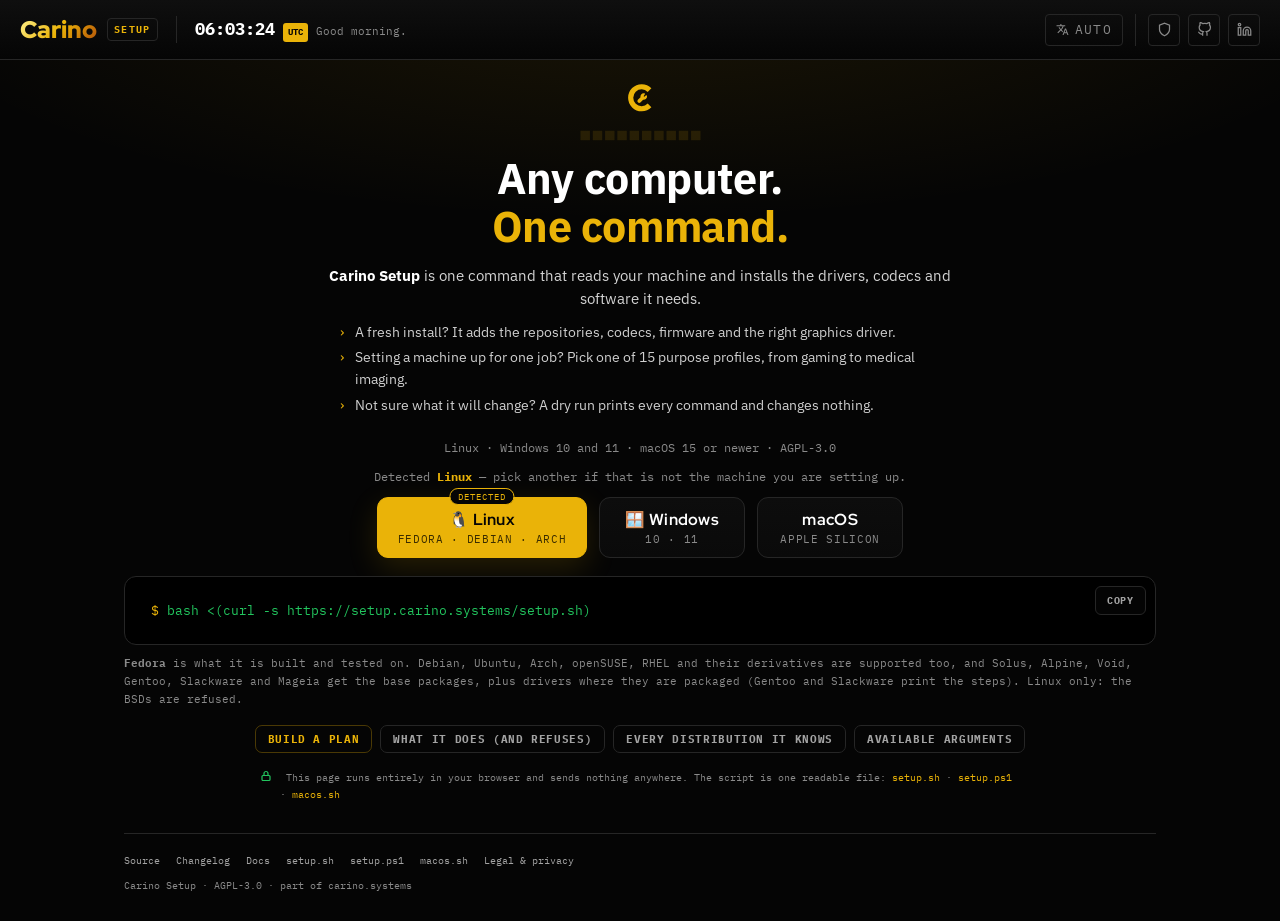
==== commit f4a324a4: "Use the new Carino Setup mark The inline hero mark and the logo files now show the wrench in the C." ====
--- a/index.html
+++ b/index.html
@@ -360,8 +360,7 @@
                  moment it is drawn larger than that, and an inline path costs
                  no request at all. Same geometry the rest of the fleet uses. -->
             <svg class="mark" viewBox="0 0 100 100" preserveAspectRatio="xMidYMid meet">
-                <path d="M 56.61 32.37 A 25.38 25.38 0 1 0 56.61 67.63" fill="none" stroke="var(--accent)" stroke-width="11.94" stroke-linecap="butt"/>
-                <path d="M 69.71 34.47 H 73.59 V 38.35 H 69.71 Z M 73.59 34.47 H 77.47 V 38.35 H 73.59 Z M 73.59 38.35 H 77.47 V 42.23 H 73.59 Z M 77.47 38.35 H 81.35 V 42.23 H 77.47 Z M 77.47 42.23 H 81.35 V 46.11 H 77.47 Z M 81.35 42.23 H 85.23 V 46.11 H 81.35 Z M 77.47 46.11 H 81.35 V 49.99 H 77.47 Z M 81.35 46.11 H 85.23 V 49.99 H 81.35 Z M 73.59 49.99 H 77.47 V 53.87 H 73.59 Z M 77.47 49.99 H 81.35 V 53.87 H 77.47 Z M 69.71 53.87 H 73.59 V 57.75 H 69.71 Z M 73.59 53.87 H 77.47 V 57.75 H 73.59 Z M 77.47 61.63 H 81.35 V 65.51 H 77.47 Z M 81.35 61.63 H 85.23 V 65.51 H 81.35 Z M 85.23 61.63 H 89.11 V 65.51 H 85.23 Z M 89.11 61.63 H 92.99 V 65.51 H 89.11 Z M 77.47 65.51 H 81.35 V 69.39 H 77.47 Z M 81.35 65.51 H 85.23 V 69.39 H 81.35 Z M 85.23 65.51 H 89.11 V 69.39 H 85.23 Z M 89.11 65.51 H 92.99 V 69.39 H 89.11 Z" fill="var(--accent)"/>
+                <path d="M 81.07 25.82 A 34.81 34.81 0 1 0 81.07 74.18" fill="none" stroke="var(--accent)" stroke-width="16.38" stroke-linecap="butt"/><g transform="translate(36.030 30.000) scale(1.66667)" fill="none" stroke="var(--accent)" stroke-width="3.0" stroke-linecap="round" stroke-linejoin="round"><g transform="translate(2.2 1.6)"><path d="M14.5 3.2a5 5 0 0 0-5.3 6.6L3.6 15.4a2 2 0 0 0 2.8 2.8l5.6-5.6a5 5 0 0 0 6.6-5.3l-2.9 2.9-2.8-.8-.8-2.8z" fill="var(--accent)"/></g></g>
             </svg>
             <svg class="steps lh-motif" viewBox="0 0 200 40" preserveAspectRatio="xMidYMid meet">
                 <rect x="11.1" y="13" width="14" height="14" style="animation-delay:0.00s"/>
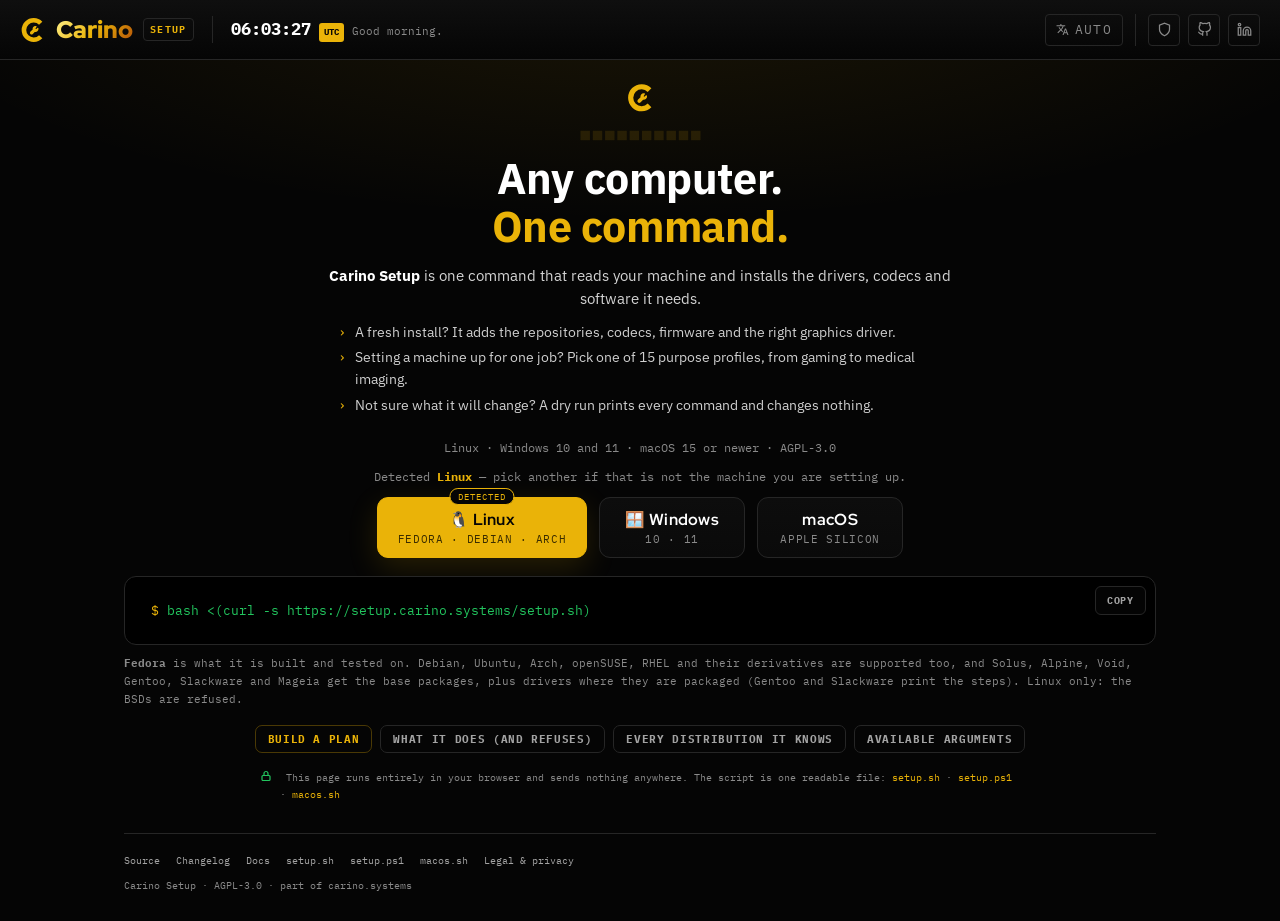
==== commit 1743425e: "Add the Colourful theme and its switch" ====
--- a/index.html
+++ b/index.html
@@ -27,6 +27,24 @@
     <script type="application/json" id="carino-head-i18n">{"es": {"title": "Carino Setup — Cualquier computadora, un comando", "desc": "Un solo comando que configura Linux, Windows o macOS: detección de hardware y distribución, controladores y 15 perfiles por uso. Sin instalar nada antes."}, "pt-BR": {"title": "Carino Setup — Qualquer computador, um comando", "desc": "Um único comando que configura Linux, Windows ou macOS: detecção de hardware e distribuição, drivers e 15 perfis por finalidade. Nada para instalar antes."}, "ja": {"title": "Carino Setup — どのPCも、コマンド1つで", "desc": "1つのコマンドでLinux・Windows・macOSを設定。ハードウェアとディストリビューションの検出、ドライバー、15の用途別プロファイル。事前準備不要。"}, "ru": {"title": "Carino Setup — любой компьютер, одна команда", "desc": "Одна команда настраивает Linux, Windows или macOS: определение оборудования и дистрибутива, драйверы и 15 профилей под задачи. Ничего не нужно ставить заранее."}}</script>
     <script type="application/ld+json">{"@context": "https://schema.org", "@type": "SoftwareApplication", "name": "Carino Setup", "url": "https://setup.carino.systems/", "description": "One command that configures Linux, Windows or macOS: hardware and distribution detection, drivers, and 15 purpose profiles. Nothing to install first.", "operatingSystem": "Linux, Windows, macOS", "isAccessibleForFree": true, "author": {"@type": "Person", "name": "Miguel Cariño", "url": "https://carino.systems/"}}</script>
     <!-- /carino:head -->
+  <!-- Theme before first paint, so neither theme flashes the other:
+       ?theme=gold|color (review links; not stored) > carino-theme cookie
+       (shared across *.carino.systems) > localStorage > Gold & Black. -->
+  <meta name="theme-color" content="#050505" id="carinoThemeColor">
+  <script>
+  (function () {
+    var d = document.documentElement, t = null;
+    function pick(v) { return v === 'gold' ? 'gold' : (v === 'color' || v === 'colour') ? 'color' : null; }
+    try { t = pick(new URLSearchParams(location.search).get('theme')); } catch (e) {}
+    if (!t) { try { var m = document.cookie.match(/(?:^|;\s*)carino-theme=([^;]*)/); if (m) t = pick(decodeURIComponent(m[1])); } catch (e) {} }
+    if (!t) { try { t = pick(localStorage.getItem('carino-theme')); } catch (e) {} }
+    t = t || 'gold';
+    d.setAttribute('data-carino-theme', t);
+    var dark = d.getAttribute('data-theme') !== 'light' && window.matchMedia && matchMedia('(prefers-color-scheme: dark)').matches;
+    var meta = document.getElementById('carinoThemeColor');
+    if (meta) meta.content = t === 'gold' ? '#050505' : (dark ? '#0e1420' : '#eef3fc');
+  })();
+  </script>
     <link rel="stylesheet" href="fonts/carino-fonts.css">
     <!-- Tokens and the shared components (landing hero, terminal, copy button,
          privacy line, footer) come from carino-ui.css; only this page's own
@@ -335,10 +353,29 @@
             .os-float { display: none; }
         }
     </style>
+  <!-- Colourful theme + the switch; nothing applies until data-carino-theme="color". -->
+  <link rel="stylesheet" href="carino-theme.css">
+  <style>
+    /* the hero mark in both colourings; the theme picks one */
+    .mark.mk-color, :root[data-carino-theme="color"] .mark.mk-gold { display: none; }
+    :root[data-carino-theme="color"] .mark.mk-color { display: block; }
+    /* Colourful: carino-theme.css remaps the tokens, so everything that reads
+       one follows; these are the values written for black. */
+    :root[data-carino-theme="color"] body { background-image: var(--stage-grad); }
+    :root[data-carino-theme="color"] .os-btn { background: var(--bg-card); box-shadow: var(--ct-shadow-1); }
+    :root[data-carino-theme="color"] .os-btn.active { background: var(--accent); border-color: var(--accent); color: var(--ct-on-accent); box-shadow: var(--ct-shadow-2); }
+    :root[data-carino-theme="color"] .os-btn.active .fmt { color: var(--ct-on-accent); opacity: .8; }
+    :root[data-carino-theme="color"] .modal { box-shadow: var(--ct-shadow-3); }
+    :root[data-carino-theme="color"] .modal::backdrop { background: var(--ct-scrim); }
+    :root[data-carino-theme="color"] .notbox { border-color: var(--err); }
+    :root[data-carino-theme="color"] .notbox h3, :root[data-carino-theme="color"] .notbox li b { color: var(--err); }
+    :root[data-carino-theme="color"] .isbox li, :root[data-carino-theme="color"] .notbox li { color: var(--text-sec); }
+  </style>
 </head>
 <body>
 <!-- Carino navbar self-injects at the top of <body> (loads carino-clock.js locally) -->
 <script src="carino-navbar.js" data-app="Setup" data-repo="SimpleSetup" defer></script>
+<script src="carino-theme.js" data-mark="logo.svg" data-mark-color="logo-color.svg" defer></script>
 <script src="carino-lang.js" defer></script>
 <script src="i18n.js" defer></script>
 
@@ -359,9 +396,10 @@
                  50×50 raster that exists to be a favicon and goes soft the
                  moment it is drawn larger than that, and an inline path costs
                  no request at all. Same geometry the rest of the fleet uses. -->
-            <svg class="mark" viewBox="0 0 100 100" preserveAspectRatio="xMidYMid meet">
+            <svg class="mark mk-gold" viewBox="0 0 100 100" preserveAspectRatio="xMidYMid meet">
                 <path d="M 81.07 25.82 A 34.81 34.81 0 1 0 81.07 74.18" fill="none" stroke="var(--accent)" stroke-width="16.38" stroke-linecap="butt"/><g transform="translate(36.030 30.000) scale(1.66667)" fill="none" stroke="var(--accent)" stroke-width="3.0" stroke-linecap="round" stroke-linejoin="round"><g transform="translate(2.2 1.6)"><path d="M14.5 3.2a5 5 0 0 0-5.3 6.6L3.6 15.4a2 2 0 0 0 2.8 2.8l5.6-5.6a5 5 0 0 0 6.6-5.3l-2.9 2.9-2.8-.8-.8-2.8z" fill="var(--accent)"/></g></g>
             </svg>
+            <img class="mark mk-color" src="logo-color.svg" alt="" width="100" height="100">
             <svg class="steps lh-motif" viewBox="0 0 200 40" preserveAspectRatio="xMidYMid meet">
                 <rect x="11.1" y="13" width="14" height="14" style="animation-delay:0.00s"/>
                 <rect x="29.3" y="13" width="14" height="14" style="animation-delay:0.16s"/>
--- a/carino-theme.css
+++ b/carino-theme.css
@@ -0,0 +1,390 @@
+/* ============================================================
+   carino-theme.css — the Colourful theme and the theme switch.
+   Link it AFTER carino-ui.css (and after a site's own sheet); load
+   carino-theme.js for the switch. Nothing here applies until <html>
+   carries data-carino-theme="color", so a missing attribute (no JS, a
+   failed head script) is Gold & Black, the fleet default, untouched.
+
+     <html data-carino-theme="gold">    Gold & Black — carino-ui.css as is
+     <html data-carino-theme="color">   Colourful — light; a dark variant
+                                         follows prefers-color-scheme, and
+                                         <html data-theme="light"> opts out
+
+   Three layers:
+     1. carino-ui.css's own tokens remapped (--bg, --accent, --text …), so
+        every component that reads a token follows on its own.
+     2. --ct-* tokens that exist only in Colourful: the colour on a filled
+        accent, tonal fills, shadows, glass bars, the eight category colours
+        (.ct-cat-*: --c fill, --on text on it, --t tonal, --tt tonal text)
+        and the icon hues (.ct-hue-0..6: --ta light, --tb base).
+     3. Overrides for the values carino-ui.css hard-codes for black
+        (#050505 on gold, #000 wells, dark scrims, pale alert text), plus
+        the Branding page's own chrome from carino-branding.css.
+   The marks' gold ring stays gold in both themes; only pictograms change
+   (marks/<stem>-color.svg). Spec: SoftwareCatalog/docs/THEMES.md.
+   ============================================================ */
+
+/* ---------- 1 + 2. tokens: Colourful light ---------- */
+:root[data-carino-theme="color"] {
+  --bg:            #eef3fc;   /* a pale blue page under white cards */
+  --bg-elev:       #e3eaf6;   /* wells: inputs, code, sketches        */
+  --bg-card:       #ffffff;   /* cards and demo frames, on a hairline */
+  --accent:        #0b57d0;   /* the one interactive blue (6.4:1)     */
+  --accent-faint:  rgba(11,87,208,0.06);
+  --accent-glow:   rgba(11,87,208,0.14);
+  --accent-dim:    rgba(11,87,208,0.32);
+  --border:        #d2dcec;
+  --border-hv:     #0b57d0;
+  --text:          #1f1f1f;   /* 16.1:1 */
+  --text-sec:      #444746;   /*  9.4:1 */
+  --text-muted:    #5f6368;   /*  6.1:1 on white, 5.0:1 on --bg-elev */
+  --ok:            #137333;
+  --warn:          #9a5b00;
+  --err:           #c5221f;
+  --info:          #007b83;
+  --stage-grad:    radial-gradient(760px 340px at 18% -14%, rgba(66,133,244,0.16) 0%, transparent 70%),
+                   radial-gradient(640px 300px at 84% -10%, rgba(234,67,53,0.09) 0%, transparent 70%),
+                   radial-gradient(700px 260px at 50% 118%, rgba(52,168,83,0.08) 0%, transparent 70%),
+                   linear-gradient(180deg,#e7effc 0%,#eef3fc 100%);
+  /* the wordmark stays gold, deepened so it holds on white (>= 3.9:1) */
+  --gold-text:     linear-gradient(130deg,#c26a06 0%,#b45309 55%,#92400e 100%);
+
+  --ct-on-accent:     #ffffff;
+  --ct-accent-strong: #0842a0;            /* a filled accent under the pointer */
+  --ct-tonal:         #d3e3fd;
+  --ct-on-tonal:      #041e49;
+  --ct-hover:         rgba(68,71,70,0.08);
+  --ct-cover:         #e8eef9;            /* neutral surface an icon sits on */
+  --ct-glass:         rgba(238,243,252,0.88);
+  --ct-scrim:         rgba(32,33,36,0.32);
+  --ct-scroll:        #c4c7c5;
+  --ct-shadow-1:      0 1px 2px rgba(60,64,67,.16), 0 1px 3px 1px rgba(60,64,67,.08);
+  --ct-shadow-2:      0 1px 3px rgba(60,64,67,.22), 0 4px 10px 3px rgba(60,64,67,.12);
+  --ct-shadow-3:      0 8px 28px rgba(60,64,67,.24), 0 2px 6px rgba(60,64,67,.14);
+  /* the page title: the four mark colours, each deepened for white */
+  --ct-hero-text:     linear-gradient(90deg,#188038 0%,#1a73e8 33%,#d93025 70%,#e37400 100%);
+
+  /* the eight category strokes (--ct-blue … --ct-indigo) */
+  --ct-blue:   #1a73e8;  --ct-red:    #d93025;  --ct-amber: #e37400;
+  --ct-green:  #188038;  --ct-purple: #8430ce;  --ct-teal:  #00838f;
+  --ct-pink:   #c2185b;  --ct-indigo: #4f5bd5;
+  /* icon hues, light → base */
+  --ct-h0a: #5e97f6; --ct-h0b: #1a73e8;
+  --ct-h1a: #f07368; --ct-h1b: #d93025;
+  --ct-h2a: #fbc02d; --ct-h2b: #ea8600;
+  --ct-h3a: #4cc06b; --ct-h3b: #1e8e3e;
+  --ct-h4a: #b373f0; --ct-h4b: #8430ce;
+  --ct-h5a: #33c3d4; --ct-h5b: #00838f;
+  --ct-h6a: #f06aa8; --ct-h6b: #c2185b;
+
+  /* status surfaces (alerts, toasts): text / fill / hairline */
+  --ct-ok-fg:   #0d652d; --ct-ok-bg:   #e6f4ea; --ct-ok-line:   #a8dab5;
+  --ct-warn-fg: #8a4b00; --ct-warn-bg: #fef7e0; --ct-warn-line: #f6d47a;
+  --ct-err-fg:  #a50e0e; --ct-err-bg:  #fce8e6; --ct-err-line:  #f4b4ae;
+  --ct-info-fg: #00585e; --ct-info-bg: #e0f4f5; --ct-info-line: #93d5db;
+  --ct-inline-code: rgba(31,31,31,0.07);
+
+  /* command block: a light well, green output */
+  --ct-term-bg: #f6f8fc; --ct-term-ink: #137333;
+
+  /* the day/night map, redrawn for paper */
+  --ct-map-bg: #e8f0fe; --ct-map-ocean: #cfe0fa; --ct-map-land: #b9dcc2; --ct-map-coast: #8fc29e;
+  --ct-map-night: rgba(32,33,58,0.30); --ct-map-city: #ffffff; --ct-map-city-line: #5f6368;
+  --ct-map-label: #1f1f1f; --ct-map-halo: #ffffff;
+
+  color-scheme: light;
+}
+
+/* ---------- tokens: Colourful dark ---------- */
+@media (prefers-color-scheme: dark) {
+  :root[data-carino-theme="color"]:not([data-theme="light"]) {
+    --bg:            #0e1420;
+    --bg-elev:       #222c3d;
+    --bg-card:       #172031;
+    --accent:        #a8c7fa;
+    --accent-faint:  rgba(168,199,250,0.08);
+    --accent-glow:   rgba(168,199,250,0.16);
+    --accent-dim:    rgba(168,199,250,0.36);
+    --border:        #33415a;
+    --border-hv:     #a8c7fa;
+    --text:          #e3e3e3;
+    --text-sec:      #c4c7c5;
+    --text-muted:    #9aa0a6;   /* 5.4:1 on --bg-elev */
+    --ok:            #81c995;
+    --warn:          #fdd663;
+    --err:           #f28b82;
+    --info:          #78d9ec;
+    --stage-grad:    radial-gradient(760px 340px at 18% -14%, rgba(138,180,248,0.14) 0%, transparent 70%),
+                     radial-gradient(640px 300px at 84% -10%, rgba(242,139,130,0.08) 0%, transparent 70%),
+                     radial-gradient(700px 260px at 50% 118%, rgba(129,201,149,0.06) 0%, transparent 70%),
+                     linear-gradient(180deg,#121a28 0%,#0e1420 100%);
+    --gold-text:     linear-gradient(130deg,#fef08a 0%,#eab308 50%,#b45309 100%);
+
+    --ct-on-accent:     #062e6f;
+    --ct-accent-strong: #d3e3fd;
+    --ct-tonal:         #004a77;
+    --ct-on-tonal:      #c2e7ff;
+    --ct-hover:         rgba(227,227,227,0.08);
+    --ct-cover:         #131b28;
+    --ct-glass:         rgba(14,20,32,0.86);
+    --ct-scrim:         rgba(0,0,0,0.6);
+    --ct-scroll:        #5f6368;
+    --ct-shadow-1:      0 1px 2px rgba(0,0,0,.5);
+    --ct-shadow-2:      0 2px 6px 2px rgba(0,0,0,.45);
+    --ct-shadow-3:      0 12px 36px rgba(0,0,0,.6);
+    --ct-hero-text:     linear-gradient(90deg,#81c995 0%,#8ab4f8 33%,#f28b82 70%,#fdd663 100%);
+
+    --ct-blue:   #8ab4f8;  --ct-red:    #f28b82;  --ct-amber: #fdd663;
+    --ct-green:  #81c995;  --ct-purple: #c58af9;  --ct-teal:  #78d9ec;
+    --ct-pink:   #ff8bcb;  --ct-indigo: #aab2f5;
+
+    --ct-ok-fg:   #a8dab5; --ct-ok-bg:   rgba(129,201,149,0.12); --ct-ok-line:   rgba(129,201,149,0.42);
+    --ct-warn-fg: #fde293; --ct-warn-bg: rgba(253,214,99,0.10);  --ct-warn-line: rgba(253,214,99,0.40);
+    --ct-err-fg:  #f6aea9; --ct-err-bg:  rgba(242,139,130,0.12); --ct-err-line:  rgba(242,139,130,0.45);
+    --ct-info-fg: #a1e4f2; --ct-info-bg: rgba(120,217,236,0.10); --ct-info-line: rgba(120,217,236,0.42);
+    --ct-inline-code: rgba(227,227,227,0.10);
+
+    --ct-term-bg: #0e0e0f; --ct-term-ink: #81c995;
+
+    /* the fleet's own night palette, which already reads on dark */
+    --ct-map-bg: #0b1017; --ct-map-ocean: #2b3a4e; --ct-map-land: #57604a; --ct-map-coast: #6b7355;
+    --ct-map-night: rgba(4,8,20,0.78); --ct-map-city: #dce6f2; --ct-map-city-line: #101826;
+    --ct-map-label: #ffffff; --ct-map-halo: #0e1420;
+
+    color-scheme: dark;
+  }
+}
+
+/* ---------- category colours and icon hues (opt-in classes) ---------- */
+:root[data-carino-theme="color"] .ct-cat-blue   { --c: #1a73e8; --on: #fff;    --t: #e3edfd; --tt: #1958b7; }
+:root[data-carino-theme="color"] .ct-cat-red    { --c: #d93025; --on: #fff;    --t: #fce8e6; --tt: #a50e0e; }
+:root[data-carino-theme="color"] .ct-cat-amber  { --c: #f9ab00; --on: #1f1f1f; --t: #fef3d0; --tt: #8a4b00; }
+:root[data-carino-theme="color"] .ct-cat-green  { --c: #188038; --on: #fff;    --t: #e2f3e7; --tt: #0d652d; }
+:root[data-carino-theme="color"] .ct-cat-purple { --c: #8430ce; --on: #fff;    --t: #f1e6fc; --tt: #7024b5; }
+:root[data-carino-theme="color"] .ct-cat-teal   { --c: #00838f; --on: #fff;    --t: #ddf3f5; --tt: #005f66; }
+:root[data-carino-theme="color"] .ct-cat-pink   { --c: #c2185b; --on: #fff;    --t: #fce4ee; --tt: #a3134b; }
+:root[data-carino-theme="color"] .ct-cat-grey   { --c: #3c4043; --on: #fff;    --t: #eef0f2; --tt: #3c4043; }
+.ct-hue-0 { --ta: var(--ct-h0a); --tb: var(--ct-h0b); } .ct-hue-1 { --ta: var(--ct-h1a); --tb: var(--ct-h1b); }
+.ct-hue-2 { --ta: var(--ct-h2a); --tb: var(--ct-h2b); } .ct-hue-3 { --ta: var(--ct-h3a); --tb: var(--ct-h3b); }
+.ct-hue-4 { --ta: var(--ct-h4a); --tb: var(--ct-h4b); } .ct-hue-5 { --ta: var(--ct-h5a); --tb: var(--ct-h5b); }
+.ct-hue-6 { --ta: var(--ct-h6a); --tb: var(--ct-h6b); }
+@media (prefers-color-scheme: dark) {
+  :root[data-carino-theme="color"]:not([data-theme="light"]) .ct-cat-blue   { --c: #8ab4f8; --on: #0b1f45; --t: rgba(138,180,248,.15); --tt: #a8c7fa; }
+  :root[data-carino-theme="color"]:not([data-theme="light"]) .ct-cat-red    { --c: #f28b82; --on: #3b0907; --t: rgba(242,139,130,.15); --tt: #f6aea9; }
+  :root[data-carino-theme="color"]:not([data-theme="light"]) .ct-cat-amber  { --c: #fdd663; --on: #1f1f1f; --t: rgba(253,214,99,.14);  --tt: #fdd663; }
+  :root[data-carino-theme="color"]:not([data-theme="light"]) .ct-cat-green  { --c: #81c995; --on: #072711; --t: rgba(129,201,149,.15); --tt: #a8dab5; }
+  :root[data-carino-theme="color"]:not([data-theme="light"]) .ct-cat-purple { --c: #c58af9; --on: #2a0a4a; --t: rgba(197,138,249,.15); --tt: #d7aefb; }
+  :root[data-carino-theme="color"]:not([data-theme="light"]) .ct-cat-teal   { --c: #78d9ec; --on: #00363d; --t: rgba(120,217,236,.14); --tt: #a1e4f2; }
+  :root[data-carino-theme="color"]:not([data-theme="light"]) .ct-cat-pink   { --c: #ff8bcb; --on: #3e0021; --t: rgba(255,139,203,.14); --tt: #ffb0db; }
+  :root[data-carino-theme="color"]:not([data-theme="light"]) .ct-cat-grey   { --c: #e3e3e3; --on: #1f1f1f; --t: rgba(227,227,227,.09); --tt: #e3e3e3; }
+  /* on dark the lighter hue carries the icon */
+  :root[data-carino-theme="color"]:not([data-theme="light"]) [class*="ct-hue-"] { --tb: var(--ta); }
+}
+
+/* ============================================================
+   3. carino-ui.css components: the values it hard-codes for black
+   ============================================================ */
+:root[data-carino-theme="color"] { scrollbar-color: var(--ct-scroll) transparent; }
+:root[data-carino-theme="color"] ::-webkit-scrollbar-thumb { background: var(--ct-scroll); }
+
+/* filled accent: text and marks on it */
+:root[data-carino-theme="color"] .btn-primary,
+:root[data-carino-theme="color"] .cs-btn.primary,
+:root[data-carino-theme="color"] .toggle-btn.active,
+:root[data-carino-theme="color"] .chip-tz { color: var(--ct-on-accent); }
+:root[data-carino-theme="color"] .btn-primary:hover,
+:root[data-carino-theme="color"] .cs-btn.primary:hover { background: var(--ct-accent-strong); border-color: var(--ct-accent-strong); color: var(--ct-on-accent); box-shadow: var(--ct-shadow-1); }
+:root[data-carino-theme="color"] .icon-btn-demo:hover { color: var(--ct-on-accent); }
+:root[data-carino-theme="color"] .rule-row .switch.on::after { background: var(--ct-on-accent); }
+:root[data-carino-theme="color"] .select option { background: var(--bg-card); color: var(--text); }
+
+/* status: alerts, toasts, pills, source badges */
+:root[data-carino-theme="color"] .alert.ok,   :root[data-carino-theme="color"] .toast.ok   { color: var(--ct-ok-fg);   background: var(--ct-ok-bg);   border-color: var(--ct-ok-line); }
+:root[data-carino-theme="color"] .alert.warn, :root[data-carino-theme="color"] .toast.warn { color: var(--ct-warn-fg); background: var(--ct-warn-bg); border-color: var(--ct-warn-line); }
+:root[data-carino-theme="color"] .alert.err,  :root[data-carino-theme="color"] .toast.err  { color: var(--ct-err-fg);  background: var(--ct-err-bg);  border-color: var(--ct-err-line); }
+:root[data-carino-theme="color"] .alert.info, :root[data-carino-theme="color"] .toast.info { color: var(--ct-info-fg); background: var(--ct-info-bg); border-color: var(--ct-info-line); }
+:root[data-carino-theme="color"] .alert code { background: var(--ct-inline-code); color: inherit; }
+:root[data-carino-theme="color"] .alert b { color: inherit; }
+:root[data-carino-theme="color"] .toast { box-shadow: var(--ct-shadow-2); }
+:root[data-carino-theme="color"] .pill.ok   { border-color: color-mix(in srgb, var(--ok) 40%, transparent);   background: color-mix(in srgb, var(--ok) 8%, transparent); }
+:root[data-carino-theme="color"] .pill.warn { border-color: color-mix(in srgb, var(--warn) 40%, transparent); background: color-mix(in srgb, var(--warn) 8%, transparent); }
+:root[data-carino-theme="color"] .pill.err  { border-color: color-mix(in srgb, var(--err) 40%, transparent);  background: color-mix(in srgb, var(--err) 8%, transparent); }
+:root[data-carino-theme="color"] .live-chip.live { border-color: color-mix(in srgb, var(--ok) 45%, transparent); }
+:root[data-carino-theme="color"] .live-chip.delayed,
+:root[data-carino-theme="color"] .live-chip.stale { border-color: color-mix(in srgb, var(--warn) 45%, transparent); }
+:root[data-carino-theme="color"] .delta.up   { background: color-mix(in srgb, var(--ok) 10%, transparent); }
+:root[data-carino-theme="color"] .delta.down { background: color-mix(in srgb, var(--err) 10%, transparent); }
+:root[data-carino-theme="color"] .copy-btn.done { background: color-mix(in srgb, var(--ok) 8%, transparent); }
+:root[data-carino-theme="color"] .cs-menu-item.danger { color: var(--err); }
+:root[data-carino-theme="color"] .cs-menu-item.danger:hover { background: color-mix(in srgb, var(--err) 8%, transparent); }
+
+/* the AI Bloat seal: accent half carries the on-accent ink */
+:root[data-carino-theme="color"] .cert-badge .cert-l { color: var(--ct-on-accent); }
+:root[data-carino-theme="color"] .cert-badge .cert-rosette { fill: var(--ct-on-accent); }
+
+/* cards and panels: a soft lift instead of a gold glow on black */
+:root[data-carino-theme="color"] .card:not(.entry):hover { background: var(--bg-card); box-shadow: var(--ct-shadow-3); }
+:root[data-carino-theme="color"] .panel-num { color: color-mix(in srgb, var(--accent) 16%, transparent); }
+
+/* floating surfaces */
+:root[data-carino-theme="color"] .diag-dropdown,
+:root[data-carino-theme="color"] .cs-menu-panel { box-shadow: var(--ct-shadow-3); }
+:root[data-carino-theme="color"] .modal { box-shadow: var(--ct-shadow-3); }
+:root[data-carino-theme="color"] .modal-scrim,
+:root[data-carino-theme="color"] dialog.modal::backdrop { background: var(--ct-scrim); }
+:root[data-carino-theme="color"] .ws.drawer-open .ws-rail { box-shadow: var(--ct-shadow-3); }
+:root[data-carino-theme="color"] .ws.drawer-open .ws-scrim { background: var(--ct-scrim); }
+
+/* code and terminals: wells, not black boxes */
+:root[data-carino-theme="color"] pre.code { color: var(--text); }
+:root[data-carino-theme="color"] .terminal { background: var(--ct-term-bg); }
+:root[data-carino-theme="color"] .terminal code { color: var(--ct-term-ink); }
+:root[data-carino-theme="color"] .term-copy { background: var(--bg-card); }
+:root[data-carino-theme="color"] .sp-stage { background: var(--bg-elev); }
+
+/* sticky glass bars */
+:root[data-carino-theme="color"] .fchips { background: var(--ct-glass); }
+:root[data-carino-theme="color"] .play-dock { background: var(--ct-glass); box-shadow: var(--ct-shadow-2); }
+
+/* landing hero */
+:root[data-carino-theme="color"] .landing-hero {
+  background: radial-gradient(620px 300px at 30% -14%, rgba(66,133,244,.12), transparent 70%),
+              radial-gradient(560px 280px at 72% -12%, rgba(251,188,4,.10), transparent 70%);
+}
+:root[data-carino-theme="color"] .lh-lede,
+:root[data-carino-theme="color"] .lh-situations { color: var(--text-sec); }
+
+/* slice menu: card surfaces; each slice's numeral takes a category colour */
+:root[data-carino-theme="color"] .slice-menu,
+:root[data-carino-theme="color"] .slice-menu .slice { background: var(--bg-card); }
+:root[data-carino-theme="color"] .slice-menu .slice:hover,
+:root[data-carino-theme="color"] .slice-menu .slice:focus-visible,
+:root[data-carino-theme="color"] .slice-menu .slice.active { background: var(--bg-elev); }
+:root[data-carino-theme="color"] .slice .s-num { color: var(--slice-c, var(--accent)); opacity: .55; }
+:root[data-carino-theme="color"] .slice-menu.collapsed .s-num,
+:root[data-carino-theme="color"] body.state-module .slice-menu .s-num { color: var(--slice-c, var(--accent)); opacity: .8; }
+:root[data-carino-theme="color"] .slice-menu .slice:nth-child(4n+1) { --slice-c: var(--ct-blue); }
+:root[data-carino-theme="color"] .slice-menu .slice:nth-child(4n+2) { --slice-c: var(--ct-red); }
+:root[data-carino-theme="color"] .slice-menu .slice:nth-child(4n+3) { --slice-c: var(--ct-amber); }
+:root[data-carino-theme="color"] .slice-menu .slice:nth-child(4n+4) { --slice-c: var(--ct-green); }
+
+/* ============================================================
+   4. the shared navbar (carino-navbar.js / carino-lang.js inject their
+      CSS later, so these carry the theme attribute to outrank it)
+   ============================================================ */
+:root[data-carino-theme="color"] #carinoNav {
+  --cn-accent: var(--accent); --cn-bg: var(--bg); --cn-border: var(--border);
+  --cn-text: var(--text); --cn-muted: var(--text-muted);
+  background: var(--bg); border-bottom-color: var(--border);
+}
+:root[data-carino-theme="color"] #carinoNav .brand-name { background-image: var(--gold-text); }
+:root[data-carino-theme="color"] #carinoNav .app-tag:hover { background: var(--accent-faint); }
+:root[data-carino-theme="color"] #carinoNav .clock-tz { color: var(--ct-on-accent); }
+:root[data-carino-theme="color"] #carinoNav .icon-btn:hover { color: var(--ct-on-accent); box-shadow: var(--ct-shadow-1); }
+:root[data-carino-theme="color"] #carinoNav .cn-more-menu { background: var(--bg-card); border-color: var(--border); box-shadow: var(--ct-shadow-3); }
+:root[data-carino-theme="color"] #cnLangBtn { border-color: var(--border); color: var(--text-muted); }
+:root[data-carino-theme="color"] #cnLangBtn:hover { border-color: var(--accent); color: var(--accent); background: var(--accent-faint); }
+:root[data-carino-theme="color"] #cnLangBox { background: var(--bg-card); border-color: var(--border); box-shadow: var(--ct-shadow-3); }
+:root[data-carino-theme="color"] #cnLangBox button { color: var(--text); }
+:root[data-carino-theme="color"] #cnLangBox button:hover { background: var(--accent-faint); color: var(--accent); }
+:root[data-carino-theme="color"] #cnLangBox button .code { color: var(--text-muted); }
+:root[data-carino-theme="color"] #cnLangBox button.active,
+:root[data-carino-theme="color"] #cnLangBox button.active .code { color: var(--accent); }
+
+/* ============================================================
+   5. the Branding reference page (carino-branding.css, carino-anim.css)
+   ============================================================ */
+/* the sweep spans the words, not the whole row, so all four colours show */
+:root[data-carino-theme="color"] .guide-hero h1 { background-image: var(--ct-hero-text); width: fit-content; margin-inline: auto; }
+/* two lines on a phone: the box shrinks to the longer word, so its first letter starts green */
+@media (max-width: 480px) { :root[data-carino-theme="color"] .guide-hero h1 { width: min-content; } }
+:root[data-carino-theme="color"] .mark-big { filter: none; }
+:root[data-carino-theme="color"] .toc { background: var(--ct-glass); }
+:root[data-carino-theme="color"] .toc a.active { background: var(--ct-tonal); border-color: transparent; color: var(--ct-on-tonal); }
+
+/* day/night map */
+:root[data-carino-theme="color"] .tzmap-wrap { background: var(--ct-map-bg); }
+:root[data-carino-theme="color"] .tz-ocean { fill: var(--ct-map-ocean); }
+:root[data-carino-theme="color"] .tz-land { fill: var(--ct-map-land); stroke: var(--ct-map-coast); }
+:root[data-carino-theme="color"] .tz-night { fill: var(--ct-map-night); }
+:root[data-carino-theme="color"] .tz-city { fill: var(--ct-map-city); stroke: var(--ct-map-city-line); }
+:root[data-carino-theme="color"] .tz-dot { stroke: var(--ct-map-halo); }
+:root[data-carino-theme="color"] .tz-lbl { fill: var(--ct-map-label); stroke: var(--ct-map-halo); }
+:root[data-carino-theme="color"] .tz-hours .hll { stroke: var(--ct-map-halo); }
+:root[data-carino-theme="color"] .tzmap-legend { background: var(--ct-glass); color: var(--text-sec); }
+
+/* section animations: each category draws in its own colour */
+:root[data-carino-theme="color"] .anim-cell {
+  background: linear-gradient(180deg, var(--bg-card) 0%, var(--ct-cover) 100%);
+  box-shadow: none;
+}
+:root[data-carino-theme="color"] .canim { color: var(--accent); }
+:root[data-carino-theme="color"] .canim .lit { filter: drop-shadow(0 0 4px color-mix(in srgb, currentColor 45%, transparent)); }
+:root[data-carino-theme="color"] .canim-network .node,
+:root[data-carino-theme="color"] .canim-learn .stop { fill: var(--bg-card); }
+:root[data-carino-theme="color"] .canim-medical  { color: var(--ct-red); }
+:root[data-carino-theme="color"] .canim-files    { color: var(--ct-indigo); }
+:root[data-carino-theme="color"] .canim-network  { color: var(--ct-blue); }
+:root[data-carino-theme="color"] .canim-security { color: var(--ct-teal); }
+:root[data-carino-theme="color"] .canim-systems  { color: var(--ct-purple); }
+:root[data-carino-theme="color"] .canim-business { color: var(--ct-green); }
+:root[data-carino-theme="color"] .canim-media    { color: var(--ct-pink); }
+:root[data-carino-theme="color"] .canim-learn    { color: var(--ct-amber); }
+
+/* page types: each card wears one category colour along its top edge */
+:root[data-carino-theme="color"] .pt-card { box-shadow: inset 0 3px 0 var(--pt-c, var(--accent)); }
+:root[data-carino-theme="color"] .pt-card:nth-child(8n+1) { --pt-c: var(--ct-blue); }
+:root[data-carino-theme="color"] .pt-card:nth-child(8n+2) { --pt-c: var(--ct-red); }
+:root[data-carino-theme="color"] .pt-card:nth-child(8n+3) { --pt-c: var(--ct-amber); }
+:root[data-carino-theme="color"] .pt-card:nth-child(8n+4) { --pt-c: var(--ct-green); }
+:root[data-carino-theme="color"] .pt-card:nth-child(8n+5) { --pt-c: var(--ct-purple); }
+:root[data-carino-theme="color"] .pt-card:nth-child(8n+6) { --pt-c: var(--ct-teal); }
+:root[data-carino-theme="color"] .pt-card:nth-child(8n+7) { --pt-c: var(--ct-pink); }
+:root[data-carino-theme="color"] .pt-card:nth-child(8n+8) { --pt-c: var(--ct-indigo); }
+
+/* play stage: daylight instead of night */
+:root[data-carino-theme="color"] .play-art {
+  background:
+    radial-gradient(240px 160px at 30% 40%, color-mix(in srgb, var(--ct-blue) 22%, transparent), transparent 70%),
+    radial-gradient(300px 200px at 75% 65%, color-mix(in srgb, var(--ct-amber) 18%, transparent), transparent 70%),
+    linear-gradient(180deg, var(--ct-cover) 0%, var(--bg) 100%);
+}
+:root[data-carino-theme="color"] .ws-frame .ws.drawer-demo .ws-rail { box-shadow: var(--ct-shadow-3); }
+:root[data-carino-theme="color"] .ws-frame .ws.drawer-demo::after { background: var(--ct-scrim); }
+
+/* ============================================================
+   6. the theme switch — the site's mark, left of the navbar's
+      "Carino". It shows the current theme's mark and, under a real
+      pointer, the other one: the theme a click switches to.
+   ============================================================ */
+.ct-switch {
+  flex: none; width: 32px; height: 32px; margin: 0 8px 0 -4px; padding: 0;
+  border: 0; border-radius: 8px; background: transparent; cursor: pointer;
+  display: inline-flex; align-items: center; justify-content: center;
+  -webkit-tap-highlight-color: transparent;
+}
+.ct-switch img { width: 28px; height: 28px; display: block; }
+.ct-switch:focus-visible { outline: 2px solid var(--accent); outline-offset: 1px; }
+.ct-switch .ct-switch-color,
+:root[data-carino-theme="color"] .ct-switch .ct-switch-gold { display: none; }
+:root[data-carino-theme="color"] .ct-switch .ct-switch-color { display: block; }
+/* hover only where there is a real pointer: after a tap a sticky hover
+   would show the theme just left */
+@media (hover: hover) and (pointer: fine) {
+  .ct-switch:hover .ct-switch-gold { display: none; }
+  .ct-switch:hover .ct-switch-color { display: block; }
+  :root[data-carino-theme="color"] .ct-switch:hover .ct-switch-color { display: none; }
+  :root[data-carino-theme="color"] .ct-switch:hover .ct-switch-gold { display: block; }
+}
+
+/* the switch itself: a circle of the new theme grows out of the mark
+   (View Transitions; carino-theme.js sets --vt-x / --vt-y / --vt-r) */
+::view-transition-old(root), ::view-transition-new(root) { animation: none; mix-blend-mode: normal; }
+::view-transition-new(root) { animation: ct-reveal .62s cubic-bezier(.65, 0, .35, 1) both; }
+@keyframes ct-reveal {
+  from { clip-path: circle(0 at var(--vt-x, 0) var(--vt-y, 0)); }
+  to   { clip-path: circle(var(--vt-r, 150vmax) at var(--vt-x, 0) var(--vt-y, 0)); }
+}
+@media (prefers-reduced-motion: reduce) {
+  ::view-transition-new(root) { animation: none; }
+}
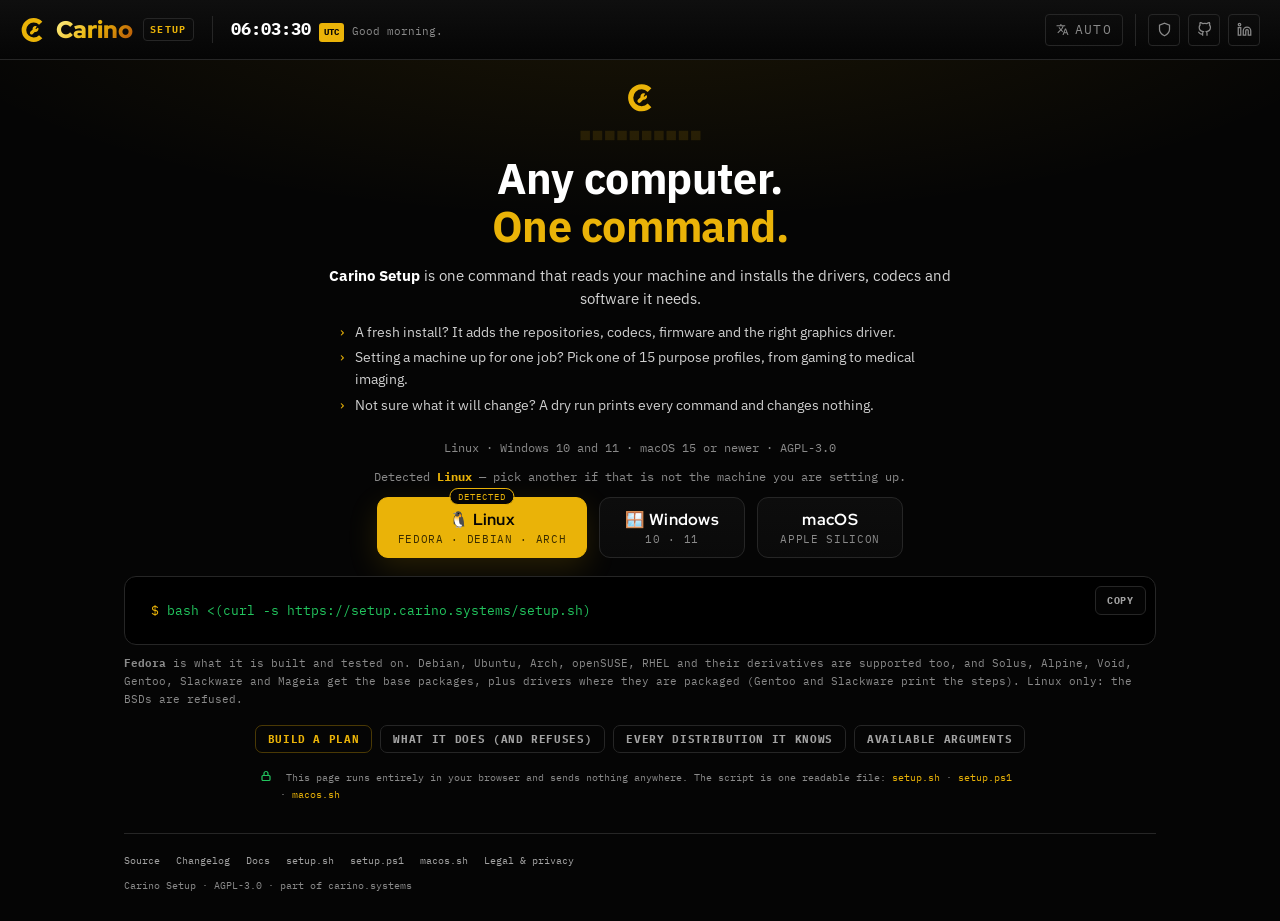
==== commit 3c90fed9: "Keep the navbar on screen while scrolling" ====
--- a/index.html
+++ b/index.html
@@ -356,6 +356,9 @@
   <!-- Colourful theme + the switch; nothing applies until data-carino-theme="color". -->
   <link rel="stylesheet" href="carino-theme.css">
   <style>
+    /* The navbar stays on screen at every width; anything else that sticks
+       sits under it (--nav-h is its height, from carino-ui.css). */
+    html body #carinoNav { position: sticky; top: 0; }
     /* the hero mark in both colourings; the theme picks one */
     .mark.mk-color, :root[data-carino-theme="color"] .mark.mk-gold { display: none; }
     :root[data-carino-theme="color"] .mark.mk-color { display: block; }
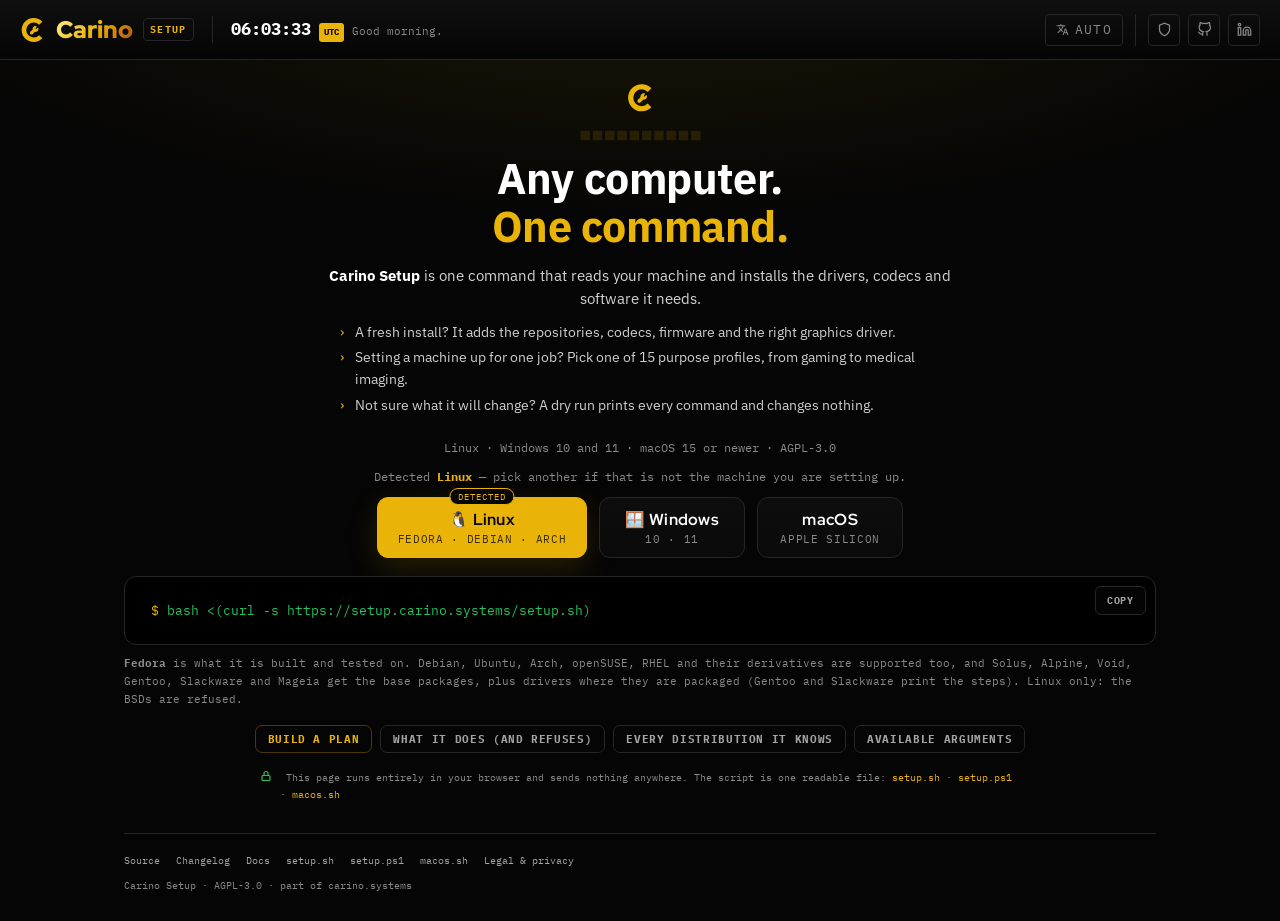
==== commit d62013c7: "Keep the navbar on screen while scrolling" ====
--- a/index.html
+++ b/index.html
@@ -356,9 +356,6 @@
   <!-- Colourful theme + the switch; nothing applies until data-carino-theme="color". -->
   <link rel="stylesheet" href="carino-theme.css">
   <style>
-    /* The navbar stays on screen at every width; anything else that sticks
-       sits under it (--nav-h is its height, from carino-ui.css). */
-    html body #carinoNav { position: sticky; top: 0; }
     /* the hero mark in both colourings; the theme picks one */
     .mark.mk-color, :root[data-carino-theme="color"] .mark.mk-gold { display: none; }
     :root[data-carino-theme="color"] .mark.mk-color { display: block; }
--- a/carino-ui.css
+++ b/carino-ui.css
@@ -36,7 +36,7 @@
       --mono: 'IBM Plex Mono', ui-monospace, SFMono-Regular, Menlo, monospace;
       --display: 'Red Hat Display', var(--sans);
       --radius: 10px;
-      --nav-h: 60px;     /* carino-navbar.js height; it scrolls with the page */
+      --nav-h: 60px;     /* carino-navbar.js height; it stays on screen, so stick things under it */
       /* Breakpoints (media queries cannot read a token, so these are the rule):
          900px and below, a workspace settings rail becomes a drawer;
          640px and below, the phone layout. Nothing else. */
@@ -643,7 +643,7 @@
     .slice .s-text { font-family: var(--display); font-weight: 900; text-transform: uppercase; font-size: var(--fs-sec); letter-spacing: 0.5px; }
     .slice .s-blurb { font-size: var(--fs-sm); color: var(--text-sec); line-height: 1.45; }
     .slice-menu.collapsed, body.state-module .slice-menu {
-      position: sticky; top: 0; z-index: 40; min-height: 0; height: 44px; border-radius: 0; border-width: 0 0 1px;
+      position: sticky; top: var(--nav-h); z-index: 40; min-height: 0; height: 44px; border-radius: 0; border-width: 0 0 1px;
     }
     .slice-menu.collapsed .slice, body.state-module .slice-menu .slice { flex-direction: row; align-items: center; justify-content: center; gap: 10px; padding: 0 12px; }
     .slice-menu.collapsed .slice:hover, body.state-module .slice-menu .slice:hover { flex: 1; }
@@ -690,7 +690,7 @@
        A search box never comes first; past ~300 entries a Find may follow
        the chips. Reference: Law. */
     .fchips {
-      position: sticky; top: 0; z-index: 50; display: flex; flex-wrap: wrap; align-items: center; gap: 7px;
+      position: sticky; top: var(--nav-h); z-index: 50; display: flex; flex-wrap: wrap; align-items: center; gap: 7px;
       padding: 10px 0; background: rgba(5,5,5,0.88); -webkit-backdrop-filter: blur(10px); backdrop-filter: blur(10px);
       border-bottom: 1px solid var(--border); font-family: var(--mono); font-size: var(--fs-label);
     }
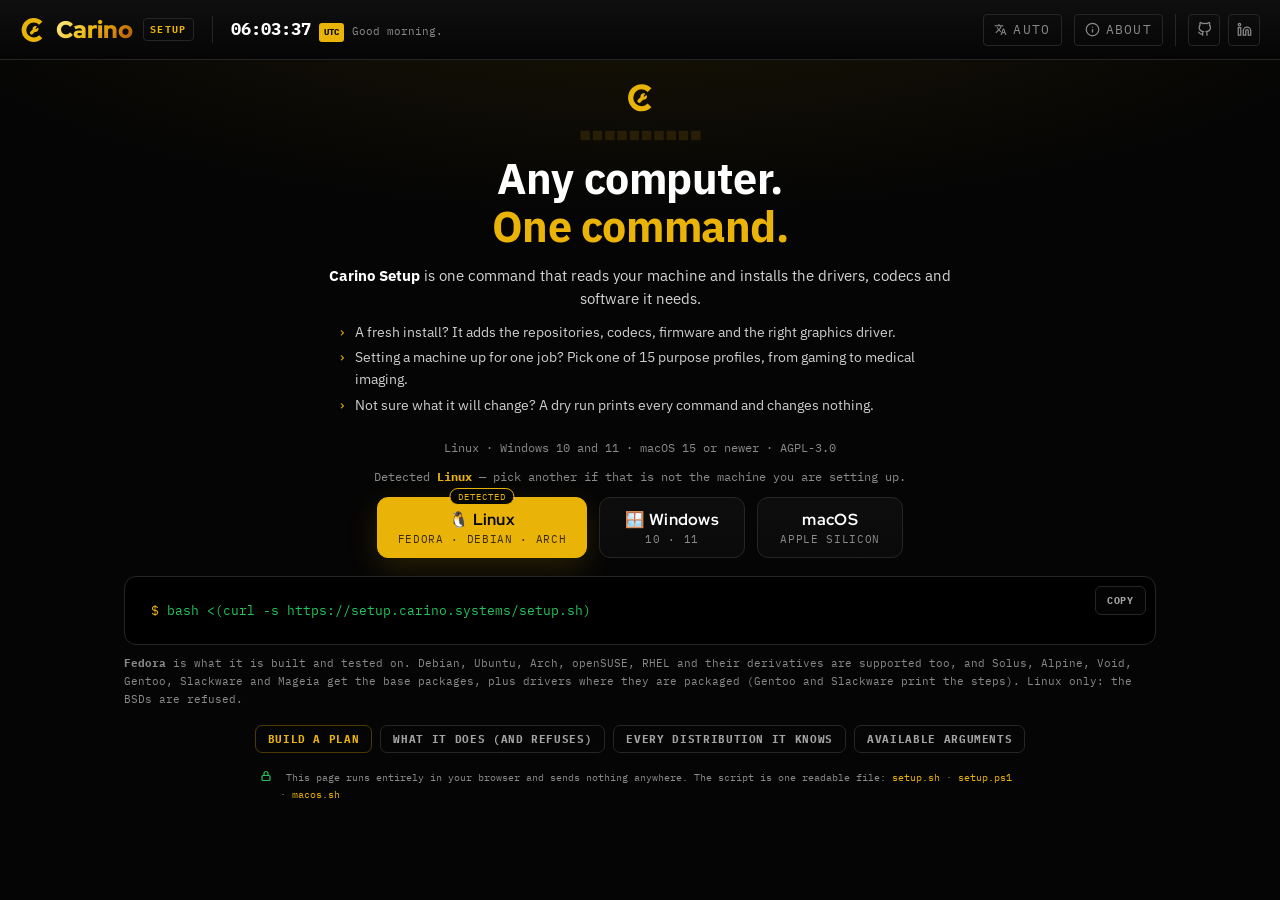
==== commit ee87bc44: "Replace the footer with the navbar's About popup" ====
--- a/index.html
+++ b/index.html
@@ -7,6 +7,7 @@
     <title>Carino Setup — Any Computer, One Command</title>
     <!-- carino:head — generated by Carino-Systems/baseline/apply.py from sites.json; edit there, not here -->
     <meta name="description" content="One command that configures Linux, Windows or macOS: hardware and distribution detection, drivers, and 15 purpose profiles. Nothing to install first.">
+    <meta name="carino:line" content="Set up any computer with one command.">
     <link rel="canonical" href="https://setup.carino.systems/">
     <meta property="og:type" content="website">
     <meta property="og:site_name" content="Carino Systems">
@@ -24,7 +25,7 @@
     <link rel="alternate" hreflang="ja" href="https://setup.carino.systems/?lang=ja">
     <link rel="alternate" hreflang="ru" href="https://setup.carino.systems/?lang=ru">
     <link rel="alternate" hreflang="x-default" href="https://setup.carino.systems/">
-    <script type="application/json" id="carino-head-i18n">{"es": {"title": "Carino Setup — Cualquier computadora, un comando", "desc": "Un solo comando que configura Linux, Windows o macOS: detección de hardware y distribución, controladores y 15 perfiles por uso. Sin instalar nada antes."}, "pt-BR": {"title": "Carino Setup — Qualquer computador, um comando", "desc": "Um único comando que configura Linux, Windows ou macOS: detecção de hardware e distribuição, drivers e 15 perfis por finalidade. Nada para instalar antes."}, "ja": {"title": "Carino Setup — どのPCも、コマンド1つで", "desc": "1つのコマンドでLinux・Windows・macOSを設定。ハードウェアとディストリビューションの検出、ドライバー、15の用途別プロファイル。事前準備不要。"}, "ru": {"title": "Carino Setup — любой компьютер, одна команда", "desc": "Одна команда настраивает Linux, Windows или macOS: определение оборудования и дистрибутива, драйверы и 15 профилей под задачи. Ничего не нужно ставить заранее."}}</script>
+    <script type="application/json" id="carino-head-i18n">{"es": {"title": "Carino Setup — Cualquier computadora, un comando", "desc": "Un solo comando que configura Linux, Windows o macOS: detección de hardware y distribución, controladores y 15 perfiles por uso. Sin instalar nada antes.", "line": "Configura cualquier computadora con un comando."}, "pt-BR": {"title": "Carino Setup — Qualquer computador, um comando", "desc": "Um único comando que configura Linux, Windows ou macOS: detecção de hardware e distribuição, drivers e 15 perfis por finalidade. Nada para instalar antes.", "line": "Configure qualquer computador com um comando."}, "ja": {"title": "Carino Setup — どのPCも、コマンド1つで", "desc": "1つのコマンドでLinux・Windows・macOSを設定。ハードウェアとディストリビューションの検出、ドライバー、15の用途別プロファイル。事前準備不要。", "line": "どんな PC も1つのコマンドでセットアップ。"}, "ru": {"title": "Carino Setup — любой компьютер, одна команда", "desc": "Одна команда настраивает Linux, Windows или macOS: определение оборудования и дистрибутива, драйверы и 15 профилей под задачи. Ничего не нужно ставить заранее.", "line": "Настройте любой компьютер одной командой."}}</script>
     <script type="application/ld+json">{"@context": "https://schema.org", "@type": "SoftwareApplication", "name": "Carino Setup", "url": "https://setup.carino.systems/", "description": "One command that configures Linux, Windows or macOS: hardware and distribution detection, drivers, and 15 purpose profiles. Nothing to install first.", "operatingSystem": "Linux, Windows, macOS", "isAccessibleForFree": true, "author": {"@type": "Person", "name": "Miguel Cariño", "url": "https://carino.systems/"}}</script>
     <!-- /carino:head -->
   <!-- Theme before first paint, so neither theme flashes the other:
@@ -194,8 +195,6 @@
             margin: min(30px, calc(clamp(10px, 1.8vh, 16px) + var(--tall) * .04)) auto 0; }
         .foot-note a { color: var(--accent); text-decoration: none; }
         .foot-note a:hover { text-decoration: underline; }
-        .page-foot { width: 100%; max-width: 1080px; margin: 0 auto; padding: 0 1.5rem; }
-        .site-foot { margin-top: min(28px, calc(10px + var(--tall) * .03)); }
 
         /* ---- modal ----
            The branding system's component (branding.carino.systems §17), built
@@ -374,7 +373,7 @@
 </head>
 <body>
 <!-- Carino navbar self-injects at the top of <body> (loads carino-clock.js locally) -->
-<script src="carino-navbar.js" data-app="Setup" data-repo="SimpleSetup" defer></script>
+<script src="carino-navbar.js" data-app="Setup" data-repo="SimpleSetup" data-license="AGPL-3.0" defer></script>
 <script src="carino-theme.js" data-mark="logo.svg" data-mark-color="logo-color.svg" defer></script>
 <script src="carino-lang.js" defer></script>
 <script src="i18n.js" defer></script>
@@ -488,19 +487,8 @@
 
 <!-- The Product footer (Branding #footer). The hero grows to fill the screen,
      so this sits at its bottom edge. -->
-<div class="page-foot">
-    <footer class="site-foot">
-        <div class="sf-links">
-            <a href="https://github.com/MiguelCarino/SimpleSetup" target="_blank" rel="noopener" data-i18n>Source</a>
-            <a href="https://github.com/MiguelCarino/SimpleSetup/commits/main" target="_blank" rel="noopener" data-i18n>Changelog</a>
-            <a href="https://github.com/MiguelCarino/SimpleSetup#readme" target="_blank" rel="noopener" data-i18n>Docs</a>
-            <a href="https://github.com/MiguelCarino/SimpleSetup/blob/main/setup.sh" target="_blank" rel="noopener">setup.sh</a>
-            <a href="https://github.com/MiguelCarino/SimpleSetup/blob/main/setup.ps1" target="_blank" rel="noopener">setup.ps1</a>
-            <a href="https://github.com/MiguelCarino/SimpleSetup/blob/main/macos.sh" target="_blank" rel="noopener">macos.sh</a>
-            <a href="https://carino.systems/legal.html" data-i18n>Legal &amp; privacy</a>
-        </div>
-        <div class="sf-line"><span>Carino Setup · AGPL-3.0 · </span><span data-i18n>part of carino.systems</span></div>
-    </footer>
+<div data-carino-about hidden>
+  <p><a href="https://github.com/MiguelCarino/SimpleSetup/commits/main" target="_blank" rel="noopener" data-i18n>Changelog</a> · <a href="https://github.com/MiguelCarino/SimpleSetup#readme" target="_blank" rel="noopener" data-i18n>Docs</a> · <a href="https://github.com/MiguelCarino/SimpleSetup/blob/main/setup.sh" target="_blank" rel="noopener">setup.sh</a> · <a href="https://github.com/MiguelCarino/SimpleSetup/blob/main/setup.ps1" target="_blank" rel="noopener">setup.ps1</a> · <a href="https://github.com/MiguelCarino/SimpleSetup/blob/main/macos.sh" target="_blank" rel="noopener">macos.sh</a></p>
 </div>
 
 <!-- ── The sheets ────────────────────────────────────────────────────
--- a/carino-ui.css
+++ b/carino-ui.css
@@ -556,14 +556,14 @@
        it) and leaves as soon as there is work. Mark, a two-line claim with
        the second line gold, a lede of two lines at most, one input target,
        example chips, then the privacy line. .rail-head is the compact form
-       for tools that always open with content (Desk, Password, Aldis). */
+       for tools that always open with content (Desk, Password, Aldis): the
+       name and lede only, never the mark, which the navbar already shows. */
     .short-hero { display: flex; flex-direction: column; align-items: center; text-align: center; gap: 14px; max-width: 640px; margin: 0 auto; padding: 40px 16px; }
     .short-hero .mark { width: 48px; height: 48px; display: block; }
     .short-hero h1 { font-family: var(--sans); font-weight: 800; font-size: var(--fs-h1); line-height: 1.15; letter-spacing: -.01em; margin: 0; }
     .sh-lede { color: var(--text-sec); font-size: var(--fs-sec); line-height: 1.55; max-width: 52ch; margin: 0; }
     .sh-input { width: 100%; }
     .short-hero.rail-head { flex-direction: row; align-items: center; text-align: left; gap: 12px; max-width: none; margin: 0; padding: 0 0 14px; border-bottom: 1px solid var(--border); }
-    .short-hero.rail-head .mark { width: 32px; height: 32px; flex: none; }
     .short-hero.rail-head h1 { font-size: var(--fs-h3); }
     .short-hero.rail-head .sh-lede { font-size: var(--fs-sm); }
 
@@ -763,14 +763,10 @@
     .progress-pill { display: inline-flex; align-items: center; gap: 10px; font-family: var(--mono); font-size: var(--fs-label); color: var(--text-sec); border: 1px solid var(--border); border-radius: 999px; padding: 5px 12px; font-variant-numeric: tabular-nums; }
     .progress-pill .progress { width: 90px; height: 5px; }
 
-    /* ============ footer ============
-       Hub, Reference, Learning and Product pages end in one. Links are
-       short and mono; the line below names licence and source honestly. */
-    .site-foot { border-top: 1px solid var(--border); padding: 18px 0 28px; display: flex; flex-direction: column; gap: 8px; font-family: var(--mono); font-size: var(--fs-label); color: var(--text-muted); }
-    .sf-links { display: flex; flex-wrap: wrap; gap: 6px 16px; }
-    .sf-links a { color: var(--text-sec); text-decoration: none; }
-    .sf-links a:hover { color: var(--accent); }
-    .sf-line { line-height: 1.6; }
+    /* ============ no footer ============
+       Pages end where their content ends. What a footer used to say lives
+       in the page's [data-carino-about] block, which carino-navbar.js moves
+       into the shield's About & legal panel. */
 
     /* ============ play stage ============
        Games and ambient pieces: the body is a column, the navbar on top and
--- a/carino-theme.css
+++ b/carino-theme.css
@@ -282,6 +282,14 @@
 :root[data-carino-theme="color"] #carinoNav .clock-tz { color: var(--ct-on-accent); }
 :root[data-carino-theme="color"] #carinoNav .icon-btn:hover { color: var(--ct-on-accent); box-shadow: var(--ct-shadow-1); }
 :root[data-carino-theme="color"] #carinoNav .cn-more-menu { background: var(--bg-card); border-color: var(--border); box-shadow: var(--ct-shadow-3); }
+:root[data-carino-theme="color"] #carinoNav .cn-help { background: var(--ct-scrim); }
+:root[data-carino-theme="color"] #carinoNav .cn-help-card { background: var(--bg-card); border-color: var(--border); box-shadow: var(--ct-shadow-3); }
+:root[data-carino-theme="color"] #carinoNav .cn-way { background: var(--bg-elev); }
+:root[data-carino-theme="color"] #carinoNav .cn-ab-page { background: color-mix(in srgb, var(--accent) 12%, transparent); border-color: color-mix(in srgb, var(--accent) 55%, transparent); }
+:root[data-carino-theme="color"] #carinoNav .cn-way:hover,
+:root[data-carino-theme="color"] #carinoNav .cn-way:focus-visible,
+:root[data-carino-theme="color"] #carinoNav .cn-pill:hover,
+:root[data-carino-theme="color"] #carinoNav .cn-pill:focus-visible { background: var(--accent-faint); }
 :root[data-carino-theme="color"] #cnLangBtn { border-color: var(--border); color: var(--text-muted); }
 :root[data-carino-theme="color"] #cnLangBtn:hover { border-color: var(--accent); color: var(--accent); background: var(--accent-faint); }
 :root[data-carino-theme="color"] #cnLangBox { background: var(--bg-card); border-color: var(--border); box-shadow: var(--ct-shadow-3); }
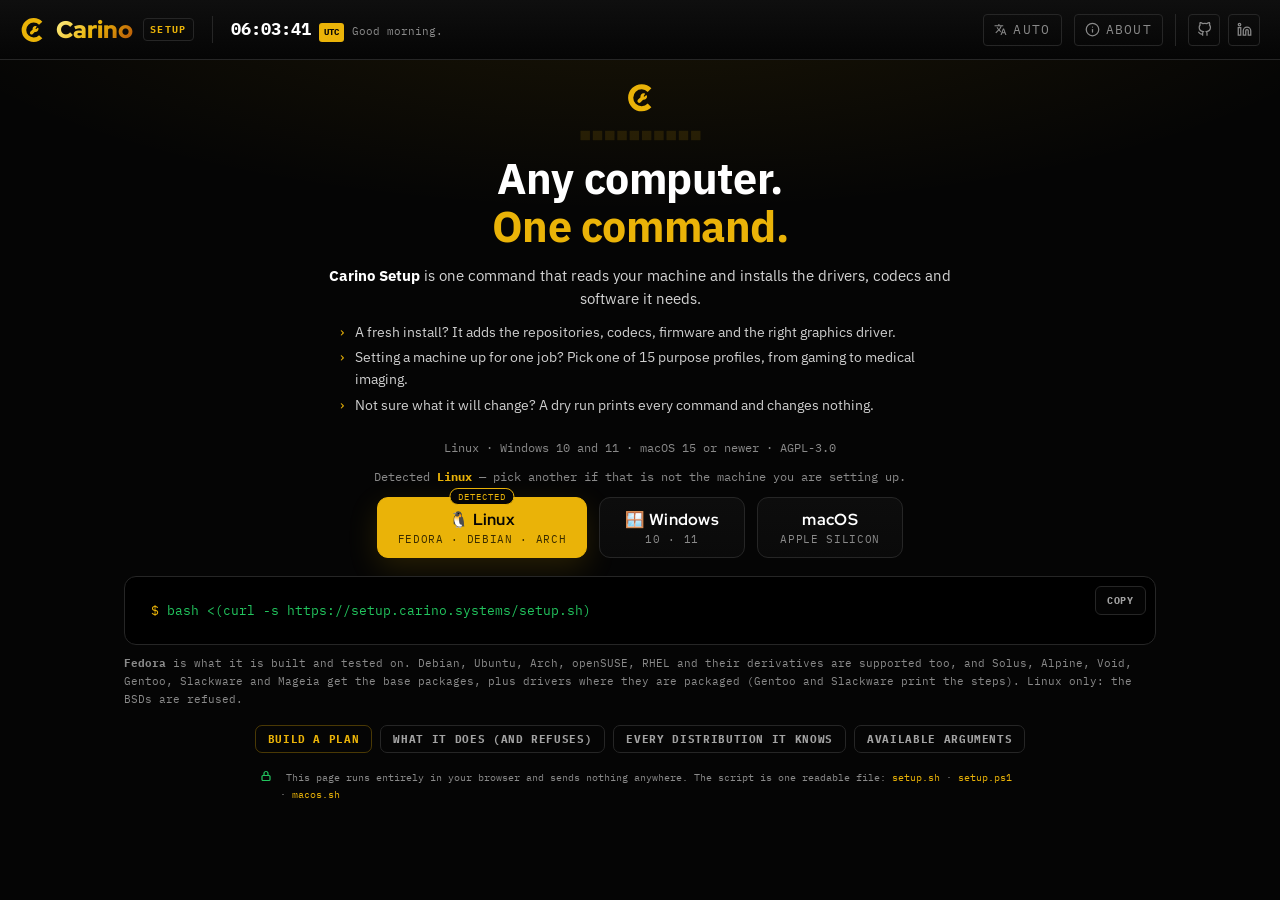
==== commit 3ac1361f: "Carino Hyprland installs Atrium; retire the old bundle On Fedora 44+ the carino-hyprland choice fetc" ====
--- a/index.html
+++ b/index.html
@@ -560,7 +560,7 @@
                     <li><b data-i18n>Base packages and drivers that match.</b> <span data-i18n>The repositories codecs and drivers need, a full upgrade, codecs, firmware and CPU microcode, then the GPU driver: the open NVIDIA module for Turing and newer, the 580 or 470 branch for older cards, Mesa for AMD and Intel, guest tools in a virtual machine.</span></li>
                     <li><b data-i18n>15 purpose profiles.</b> <span data-i18n>Gaming, Corporate, Development, Design, Cybersecurity, Forensics, Scientific, Robotics, Medical Imaging and more — native packages and the Flatpaks that belong with them.</span></li>
                     <li><b data-i18n>Twelve desktops, only when none is running.</b> <span data-i18n>GNOME through Niri, where the family has a package list for them. The builder names the ones a family lacks and says why.</span></li>
-                    <li><b data-i18n>Carino Hyprland, if you want it.</b> <span data-i18n>A complete Hyprland desktop configuration (bar, lock screen, launcher, notifications, keys) on the distributions that ship Hyprland 0.55 or newer. Your current configuration is moved to a backup folder first.</span></li>
+                    <li><b data-i18n>Carino Hyprland, if you want it.</b> <span data-i18n>On Fedora 44 or newer it installs Atrium, the complete Hyprland desktop (bar, lock screen, launcher, notifications, settings, themes), with its own installer, which backs up your configuration first and offers to remove the desktop that was there (GNOME, KDE Plasma, COSMIC...) for a Hyprland-only machine. Atrium is made for Fedora 44 or newer only: on other distributions the script says so and points to the plain Hyprland desktop choice, which installs stock Hyprland where 0.55 or newer is available.</span></li>
                     <li><b data-i18n>Windows and macOS too.</b> <span data-i18n>setup.ps1 installs with winget and macos.sh with Homebrew: the same system table first, the same 15 purposes, Explorer or Finder tweaks and the system updates. Windows Update and the GPU vendor supply the Windows drivers; macOS ships its own.</span></li>
                     <li><b data-i18n>Rehearses on request.</b> <span data-i18n>A dry run prints every privileged command it would run and installs nothing.</span></li>
                     <li><b data-i18n>One file you can audit.</b> <span data-i18n>About a thousand lines of plain bash in numbered sections, with every package name kept together as data.</span></li>
@@ -570,7 +570,7 @@
                 <h3 data-i18n>What it will not do</h3>
                 <ul>
                     <li><b data-i18n>It is not a configuration manager.</b> <span data-i18n>It installs once. It does not converge a machine to a described state, it does not run again on a schedule, and running it twice does not undo the first run. Ansible and Salt still have a job.</span></li>
-                    <li><b data-i18n>It is not sandboxed.</b> <span data-i18n>It runs privileged commands, upgrades the whole system and adds third-party repositories — RPM Fusion, EPEL, Packman, Flathub, and the Hyprland COPR or PPA when you ask for Carino Hyprland. Read the dry run before you run the real one.</span></li>
+                    <li><b data-i18n>It is not sandboxed.</b> <span data-i18n>It runs privileged commands, upgrades the whole system and adds third-party repositories — RPM Fusion, EPEL, Packman, Flathub, and the Hyprland COPR or PPA when you ask for Hyprland. Read the dry run before you run the real one.</span></li>
                     <li><b data-i18n>It is not universal, and it says so.</b> <span data-i18n>NixOS, Guix System, SteamOS, transactional openSUSE, the BSDs and anything it does not recognise are refused before anything runs, with the reason printed. On Gentoo it installs only the base packages, on Slackware the base packages, codecs and firmware, and it prints the rest as steps for you.</span></li>
                     <li><b data-i18n>It is not a backup.</b> <span data-i18n>Run it on a fresh install, not on a machine carrying work you have not copied off somewhere else.</span></li>
                 </ul>
@@ -589,7 +589,7 @@
         <p class="note"><b>Debian</b> — Debian, LMDE, MX, Kali, Parrot, Devuan, Raspberry Pi OS. <b>Ubuntu</b> — <span data-i18n>Ubuntu and its flavours</span>, Mint, Pop!_OS, elementary, Zorin, KDE neon, TUXEDO.</p>
         <p class="note"><b>Arch</b> — Arch, Manjaro, EndeavourOS, CachyOS, Garuda, ArcoLinux. <b>openSUSE</b> — Tumbleweed, Slowroll, Leap, SLES.</p>
         <p class="note"><span data-i18n>Base packages, plus drivers where they are packaged, with few or no purpose lists:</span> Solus, Alpine, Void, Gentoo, Slackware, Mageia, OpenMandriva.</p>
-        <p class="note"><span data-i18n>Carino Hyprland:</span> <span data-i18n>Fedora, Arch, openSUSE Tumbleweed and Slowroll, Debian 13 and newer (and derivatives built on them, such as LMDE 7), Ubuntu 24.04 and 26.04 bases (derivatives included), Ubuntu 26.10+ itself, Solus.</span></p>
+        <p class="note"><span data-i18n>Carino Hyprland:</span> <span data-i18n>Fedora 44 and newer only (Atrium). The plain Hyprland desktop: Fedora 44 and newer, Arch, openSUSE Tumbleweed and Slowroll, Debian 13 and newer (and derivatives built on them, such as LMDE 7), Ubuntu 24.04 and 26.04 bases (derivatives included), Ubuntu 26.10+ itself, Solus.</span></p>
         <p class="note"><span data-i18n>Refused, with the reason printed:</span> NixOS, Guix System, SteamOS, MicroOS, Aeon, Kalpa <span data-i18n>and anything it does not recognise.</span></p>
         <p class="note"><span data-i18n>setup.sh is for Linux only. On FreeBSD, OpenBSD, NetBSD and DragonFly it stops and names the system's own tool (pkg, pkg_add, pkgin); on macOS it points to macos.sh. The BSDs do not ship bash by default, so install it first to see that message.</span></p>
         <p class="note"><span data-i18n>The Plan Builder shows what each family gets — pick the distribution there to read the one you came for.</span></p>
@@ -617,7 +617,7 @@
                     <tr><td><span class="kbd accent">server</span></td><td data-i18n>Base, server and development packages, then enables SSH and Cockpit.</td></tr>
                     <tr><td><span class="kbd accent">drivers</span> <span class="kbd accent">nvidia/amd/intel</span></td><td data-i18n>GPU drivers only. All four do the same: the GPU is detected.</td></tr>
                     <tr><td><span class="kbd accent">desktop</span></td><td data-i18n>Opens the desktop menu, even when a desktop is already running.</td></tr>
-                    <tr><td><span class="kbd accent">hyprland</span></td><td data-i18n>Installs the Carino Hyprland desktop configuration only.</td></tr>
+                    <tr><td><span class="kbd accent">hyprland</span></td><td data-i18n>Installs the Carino Hyprland desktop only: Atrium, for Fedora 44 and newer (elsewhere it says why not).</td></tr>
                     <tr><td><span class="kbd accent">distrobox</span></td><td data-i18n>Creates Fedora, Ubuntu and Debian distrobox containers.</td></tr>
                     <tr><td><span class="kbd accent">proton</span></td><td data-i18n>Installs the latest GE-Proton for Steam, native or Flatpak.</td></tr>
                     <tr><td><span class="kbd accent">librewolf</span></td><td data-i18n>Installs LibreWolf: from its repository on Fedora, EL, Debian and Ubuntu, as a Flatpak elsewhere.</td></tr>
@@ -766,14 +766,15 @@
 
     const DESKTOPS = [['gnome','GNOME'],['xfce','XFCE'],['kde','KDE Plasma'],['lxqt','LXQt'],['cinnamon','Cinnamon'],['mate','MATE'],['i3','i3'],['openbox','Openbox'],['budgie','Budgie'],['sway','Sway'],['hyprland','Hyprland'],['niri','Niri'],['carino-hyprland','Carino Hyprland']]; /* DESKTOP_NAMES in setup.sh, minus none, which the select adds itself */
     const ALLDESKTOPS = DESKTOPS.map(d => d[0]);
-    const HYPR = ['hyprland','carino-hyprland']; /* both go through hyprSupported in setup.sh: Hyprland 0.55 or newer must be obtainable */
+    const HYPR = ['hyprland','carino-hyprland']; /* hyprland goes through hyprSupported in setup.sh (Hyprland 0.55 or newer must be obtainable); carino-hyprland through carinoSupported: Atrium, Fedora 44 and newer only, declined elsewhere */
 
     const FAMILIES = { /* one entry per family in familyOf/detectFamily of setup.sh. drop[] is every desktop with no desktop_<name>_<family> list (or its fallback), plus both Hyprland choices where hyprSupported says no; hypr is shown when a Hyprland choice is picked on a family where it depends on the release */
         fedora:   { label: 'Fedora and derivatives', pkgm: 'dnf', drop: [],
                     covers: 'Fedora, Nobara, Ultramarine and Risi.',
-                    note: 'Base setup adds RPM Fusion free and nonfree and the Cisco OpenH264 repository, swaps in the full ffmpeg and the freeworld VA-API driver, and builds the NVIDIA module with akmods: the open module for Turing and newer, the 580xx branch for Maxwell and Pascal, 470xx for Kepler. Hyprland and Carino Hyprland come from the lionheartp/Hyprland COPR.' },
+                    note: 'Base setup adds RPM Fusion free and nonfree and the Cisco OpenH264 repository, swaps in the full ffmpeg and the freeworld VA-API driver, and builds the NVIDIA module with akmods: the open module for Turing and newer, the 580xx branch for Maxwell and Pascal, 470xx for Kepler. Hyprland comes from the lionheartp/Hyprland COPR (Fedora 44 and newer). Carino Hyprland is Atrium: setup.sh downloads it to ~/Atrium (git, else the GitHub tarball) and runs its install.sh as you.',
+                    hypr: 'Hyprland and Carino Hyprland need Fedora 44 or newer: the lionheartp/Hyprland COPR builds for 44, 45 and rawhide, and Fedora itself packages no Hyprland. Carino Hyprland is Atrium (github.com/MiguelCarino/Atrium): setup.sh downloads it to ~/Atrium and runs its install.sh as you, which backs up the configuration it replaces and offers (default yes) to remove the desktop that was there, after showing what goes; greetd then replaces its login screen.' },
         atomic:   { label: 'Fedora Atomic (Silverblue, Kinoite, Bazzite, Bluefin, Aurora)', pkgm: 'rpm-ostree', drop: ALLDESKTOPS, native: false,
-                    dropwhy: 'setup.sh has no desktop list for an image-based system, and Carino Hyprland needs a package-based Fedora or a Hyprland image',
+                    dropwhy: 'setup.sh has no desktop list for an image-based system, and Carino Hyprland (Atrium) needs a package-based Fedora 44 or newer',
                     covers: 'Silverblue, Kinoite and any Fedora image booted from ostree, including Bazzite, Bluefin and Aurora.',
                     note: 'A few base tools are layered with rpm-ostree and apply after a reboot. NVIDIA: RPM Fusion is layered first and the driver on a second run; Bazzite, Bluefin and Aurora are told to rebase to their -nvidia image instead. Profiles install their Flatpaks only (use toolbox or distrobox for the rest).' },
         rhel:     { label: 'RHEL, AlmaLinux, Rocky and other EL', pkgm: 'dnf', drop: ['i3','openbox','budgie','sway','hyprland','niri','carino-hyprland'],
@@ -782,23 +783,23 @@
                     note: 'Base setup enables CRB (codeready-builder on RHEL, ol<N>_codeready_builder and oracle-epel-release on Oracle), EPEL and RPM Fusion free; Amazon Linux has no EPEL and is left as it is. The desktops are EL lists only, never the Fedora ones. NVIDIA, Turing and newer: AlmaLinux uses its own NVIDIA repository, the others are shown the NVIDIA repository to add. There are no EL purpose lists, so the Fedora ones are used and the names EL lacks are skipped.' },
         debian:   { label: 'Debian and derivatives', pkgm: 'apt', drop: ['niri'], dropwhy: 'Debian 13 does not package it',
                     covers: 'Debian, LMDE, MX, Kali, Parrot, Devuan, Raspberry Pi OS, PureOS and Deepin.',
-                    hypr: 'Hyprland and Carino Hyprland need Debian 13 (trixie, from trixie-backports) or newer; a derivative counts by its DEBIAN_CODENAME (LMDE 7 is trixie). On Debian 12 the script says why not and installs nothing for them.',
+                    hypr: 'Hyprland needs Debian 13 (trixie, from trixie-backports) or newer; a derivative counts by its DEBIAN_CODENAME (LMDE 7 is trixie). On Debian 12 the script says why not and installs nothing for it.',
                     note: 'Base setup adds contrib and non-free to the existing Debian sources. NVIDIA: the open module for Turing and newer, the 580 driver for Maxwell and Pascal. Kali and Parrot are treated as Debian with a warning that their own tools may conflict.' },
         ubuntu:   { label: 'Ubuntu and derivatives', pkgm: 'apt', drop: ['niri'], dropwhy: 'there is no Ubuntu or Debian list for it',
                     covers: 'Ubuntu and its flavours, Linux Mint, Pop!_OS, elementary OS, Zorin OS, KDE neon and TUXEDO OS.',
-                    hypr: 'Hyprland and Carino Hyprland: Ubuntu 24.04 and 26.04 bases (Mint 22, Pop!_OS 24.04...) from the cppiber/hyprland PPA, Ubuntu 26.10 and newer from universe. Other bases are told why not.',
+                    hypr: 'Hyprland: Ubuntu 24.04 and 26.04 bases (Mint 22, Pop!_OS 24.04...) from the cppiber/hyprland PPA, Ubuntu 26.10 and newer from universe. Other bases are told why not.',
                     note: 'Base setup enables universe, multiverse and restricted. NVIDIA goes through ubuntu-drivers (system76-driver-nvidia on Pop!_OS). The purpose lists, and the i3, Openbox, Sway and Hyprland lists, are the Debian ones.' },
         arch:     { label: 'Arch and derivatives', pkgm: 'pacman', drop: [],
                     covers: 'Arch, Manjaro, EndeavourOS, CachyOS, Garuda, ArcoLinux, RebornOS and Archcraft.',
                     note: 'Base setup asks to enable [multilib] (32-bit libraries) when it is off. NVIDIA: nvidia-open-dkms with the headers for your running kernel, Turing and newer; older cards are AUR only and the script says so.' },
         opensuse: { label: 'openSUSE and SUSE', pkgm: 'zypper', drop: [],
                     covers: 'openSUSE Tumbleweed, Slowroll and Leap, SLES and SLED.',
-                    hypr: 'Hyprland and Carino Hyprland: Tumbleweed and Slowroll only. On Leap the script says why not and installs nothing for them.',
+                    hypr: 'Hyprland: Tumbleweed and Slowroll only. On Leap the script says why not and installs nothing for it.',
                     note: 'Tumbleweed and Slowroll upgrade with zypper dup. Base setup asks to add Packman for full codecs (openSUSE only; on SLES and SLED Packman and the NVIDIA repository are skipped). NVIDIA comes from NVIDIA\'s openSUSE repository: G07 for Turing and newer, G06 for Maxwell and Pascal. Purpose lists exist for Basic, Gaming, Corporate and Development.' },
         solus:    { label: 'Solus', pkgm: 'eopkg', drop: ALLDESKTOPS.filter(d => HYPR.indexOf(d) === -1), dropwhy: 'setup.sh has no Solus list for them',
                     covers: 'Solus, every edition.',
-                    note: 'A short base list; NVIDIA uses nvidia-glx-driver-current; no AMD or Intel list. There are no Solus purpose lists, so profiles install their Flatpaks. Hyprland and Carino Hyprland come from the Solus repository.' },
-        alpine:   { label: 'Alpine', pkgm: 'apk', drop: ALLDESKTOPS, dropwhy: 'setup.sh has no Alpine desktop list, and Alpine ships Hyprland 0.54, older than the 0.55 Carino Hyprland needs',
+                    note: 'A short base list; NVIDIA uses nvidia-glx-driver-current; no AMD or Intel list. There are no Solus purpose lists, so profiles install their Flatpaks. Hyprland comes from the Solus repository.' },
+        alpine:   { label: 'Alpine', pkgm: 'apk', drop: ALLDESKTOPS, dropwhy: 'setup.sh has no Alpine desktop list, and Alpine ships Hyprland 0.54, older than the 0.55 setup.sh asks for',
                     covers: 'Alpine Linux and postmarketOS.',
                     note: 'Base setup enables the community repository. AMD and Intel get Mesa; there is no NVIDIA driver for musl, so nouveau/NVK drives the card. Purpose lists exist for Basic and Development.' },
         void:     { label: 'Void', pkgm: 'xbps', drop: ALLDESKTOPS, dropwhy: 'setup.sh has no Void desktop list, and Void does not package Hyprland',
@@ -950,11 +951,11 @@
         } else if (lost) {
             note.textContent = want + ' is not offered on ' + FAMILIES[fam].label + ' and the selection was reset to none, because ' + dropReason(fam) + '. Available on this family: ' + allowed.map(d => d[0]).join(', ') + '.';
             note.hidden = false;
+        } else if (B.desktop.value === 'carino-hyprland' && fam !== 'fedora') {
+            note.textContent = 'Carino Hyprland is Atrium, which is made for Fedora 44 and newer only: on ' + FAMILIES[fam].label + ' setup.sh declines it with that reason and installs nothing for it. Pick hyprland instead for stock Hyprland.';
+            note.hidden = false;
         } else if (HYPR.indexOf(B.desktop.value) !== -1 && FAMILIES[fam].hypr) {
             note.textContent = FAMILIES[fam].hypr;
-            note.hidden = false;
-        } else if (B.desktop.value === 'carino-hyprland') {
-            note.textContent = 'Carino Hyprland installs Hyprland and its tools, moves any existing ~/.config/hypr, waybar, wofi, mako, kitty and cliphist to ~/.config/carino-backup-<time>/, then copies the configuration into your home folder.';
             note.hidden = false;
         } else if (FAMILIES[fam].drop.length) {
             note.textContent = 'Not offered on ' + FAMILIES[fam].label + ', because ' + dropReason(fam) + ': ' + FAMILIES[fam].drop.join(', ') + '.';
--- a/carino-theme.css
+++ b/carino-theme.css
@@ -265,7 +265,8 @@
 :root[data-carino-theme="color"] body.state-module .slice-menu .s-num { color: var(--slice-c, var(--accent)); opacity: .8; }
 :root[data-carino-theme="color"] .slice-menu .slice:nth-child(4n+1) { --slice-c: var(--ct-blue); }
 :root[data-carino-theme="color"] .slice-menu .slice:nth-child(4n+2) { --slice-c: var(--ct-red); }
-:root[data-carino-theme="color"] .slice-menu .slice:nth-child(4n+3) { --slice-c: var(--ct-amber); }
+/* amber mixed toward --text: pure amber is 2.5:1 on white at the collapsed bar's .8 opacity */
+:root[data-carino-theme="color"] .slice-menu .slice:nth-child(4n+3) { --slice-c: color-mix(in srgb, var(--ct-amber) 70%, var(--text)); }
 :root[data-carino-theme="color"] .slice-menu .slice:nth-child(4n+4) { --slice-c: var(--ct-green); }
 
 /* ============================================================
@@ -350,6 +351,12 @@
 :root[data-carino-theme="color"] .pt-card:nth-child(8n+7) { --pt-c: var(--ct-pink); }
 :root[data-carino-theme="color"] .pt-card:nth-child(8n+8) { --pt-c: var(--ct-indigo); }
 
+/* section numbers 01-36: one section shows at a time, so one accent per view.
+   body:not(.pdf-mode) so a Colourful PDF export keeps carino-branding.css's print colour */
+:root[data-carino-theme="color"] body:not(.pdf-mode) main > .spec:nth-of-type(3n+1) .spec-num { color: var(--ct-purple); }
+:root[data-carino-theme="color"] body:not(.pdf-mode) main > .spec:nth-of-type(3n+2) .spec-num { color: var(--ct-pink); }
+:root[data-carino-theme="color"] body:not(.pdf-mode) main > .spec:nth-of-type(3n+3) .spec-num { color: var(--ct-indigo); }
+
 /* play stage: daylight instead of night */
 :root[data-carino-theme="color"] .play-art {
   background:
@@ -396,3 +403,23 @@
 @media (prefers-reduced-motion: reduce) {
   ::view-transition-new(root) { animation: none; }
 }
+
+/* ============================================================
+   7. colour accents — identity and categorisation take the
+      category hues; --accent stays for what is interactive
+   ============================================================ */
+/* hero second line: identity, not a link, so it leaves the interactive blue.
+   blue > purple > pink only: --ct-hero-text ends in amber (2.8:1 on --bg) */
+:root[data-carino-theme="color"] :is(.landing-hero, .short-hero) h1 .gold {
+  background-image: linear-gradient(90deg, var(--ct-blue), var(--ct-purple) 55%, var(--ct-pink));
+  -webkit-background-clip: text; background-clip: text;
+  color: transparent; -webkit-text-fill-color: transparent;
+}
+/* list markers: one quiet hue so the › glyphs stop reading as link arrows.
+   Compass's .how list sits beside its ok/warn/err scale words, so it is left out */
+:root[data-carino-theme="color"] .lh-situations:not(.how) li::before { color: var(--ct-purple); }
+/* the aria-hidden motif: rebind the token inside the SVG only, so each site's
+   stroke/fill: var(--accent) draws teal; Compass's slider has its own scale colours */
+:root[data-carino-theme="color"] .lh-motif:not(.cp-motif) { --accent: var(--ct-teal); }
+/* a heading kicker, not a control: it should not match the Play button below it */
+:root[data-carino-theme="color"] .lab-kicker { color: var(--ct-purple); }
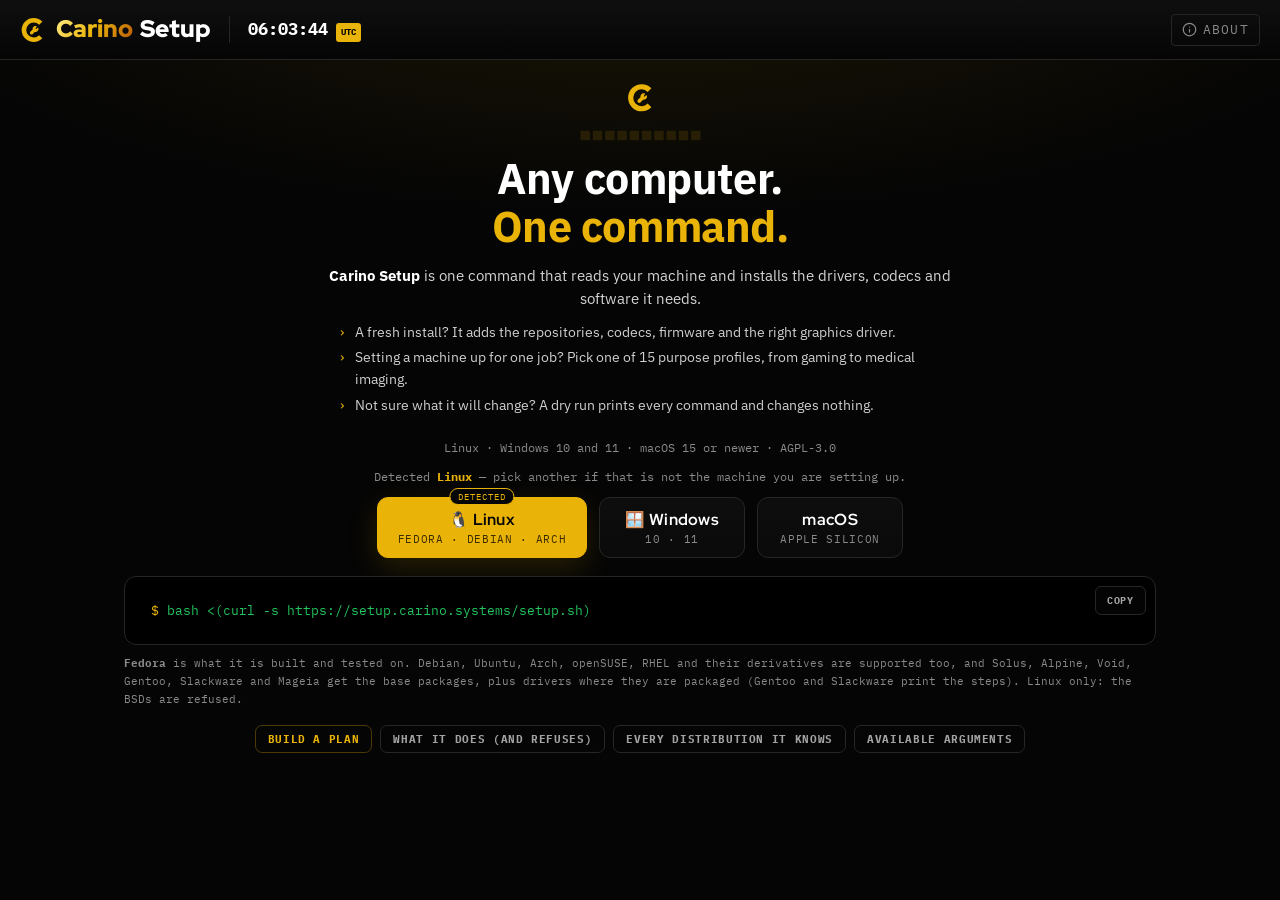
==== commit 8cf4d07d: "Navbar: mark + Carino + product name, About window replaces the bar's buttons The shared navbar (can" ====
--- a/index.html
+++ b/index.html
@@ -372,8 +372,18 @@
   </style>
 </head>
 <body>
+<!-- Key words: the navbar shows them, translated, under its Language tab. -->
+<ul data-carino-words hidden>
+  <li>Plan Builder</li>
+  <li>Your distribution</li>
+  <li>Purpose profile</li>
+  <li>Desktop environment</li>
+  <li>Graphic drivers</li>
+  <li>System update</li>
+</ul>
+
 <!-- Carino navbar self-injects at the top of <body> (loads carino-clock.js locally) -->
-<script src="carino-navbar.js" data-app="Setup" data-repo="SimpleSetup" data-license="AGPL-3.0" defer></script>
+<script src="carino-navbar.js" data-app="Setup" data-repo="SimpleSetup" data-license="AGPL-3.0" data-changelog="https://github.com/MiguelCarino/SimpleSetup/commits/main" defer></script>
 <script src="carino-theme.js" data-mark="logo.svg" data-mark-color="logo-color.svg" defer></script>
 <script src="carino-lang.js" defer></script>
 <script src="i18n.js" defer></script>
@@ -476,19 +486,13 @@
         <!-- The last line before somebody pastes a curl into a root shell. It
              is the one claim on this page a visitor can check for themselves,
              so it links to the file rather than asking to be believed. -->
-        <p class="foot-note privacy-line">
-            <span data-i18n>This page runs entirely in your browser and sends nothing anywhere. The script is one readable file:</span>
-            <a href="https://github.com/MiguelCarino/SimpleSetup/blob/main/setup.sh" target="_blank" rel="noopener">setup.sh</a> ·
-            <a href="https://github.com/MiguelCarino/SimpleSetup/blob/main/setup.ps1" target="_blank" rel="noopener">setup.ps1</a> ·
-            <a href="https://github.com/MiguelCarino/SimpleSetup/blob/main/macos.sh" target="_blank" rel="noopener">macos.sh</a>
-        </p>
     </div>
 </header>
 
 <!-- The Product footer (Branding #footer). The hero grows to fill the screen,
      so this sits at its bottom edge. -->
 <div data-carino-about hidden>
-  <p><a href="https://github.com/MiguelCarino/SimpleSetup/commits/main" target="_blank" rel="noopener" data-i18n>Changelog</a> · <a href="https://github.com/MiguelCarino/SimpleSetup#readme" target="_blank" rel="noopener" data-i18n>Docs</a> · <a href="https://github.com/MiguelCarino/SimpleSetup/blob/main/setup.sh" target="_blank" rel="noopener">setup.sh</a> · <a href="https://github.com/MiguelCarino/SimpleSetup/blob/main/setup.ps1" target="_blank" rel="noopener">setup.ps1</a> · <a href="https://github.com/MiguelCarino/SimpleSetup/blob/main/macos.sh" target="_blank" rel="noopener">macos.sh</a></p>
+  <p><span data-i18n>This page runs entirely in your browser and sends nothing anywhere. The script is one readable file:</span> <a href="https://github.com/MiguelCarino/SimpleSetup/blob/main/setup.sh" target="_blank" rel="noopener">setup.sh</a> · <a href="https://github.com/MiguelCarino/SimpleSetup/blob/main/setup.ps1" target="_blank" rel="noopener">setup.ps1</a> · <a href="https://github.com/MiguelCarino/SimpleSetup/blob/main/macos.sh" target="_blank" rel="noopener">macos.sh</a></p>
 </div>
 
 <!-- ── The sheets ────────────────────────────────────────────────────
--- a/carino-theme.css
+++ b/carino-theme.css
@@ -275,10 +275,15 @@
    ============================================================ */
 :root[data-carino-theme="color"] #carinoNav {
   --cn-accent: var(--accent); --cn-bg: var(--bg); --cn-border: var(--border);
-  --cn-text: var(--text); --cn-muted: var(--text-muted);
+  --cn-text: var(--text); --cn-muted: var(--text-muted); --cn-faint: var(--accent-faint);
   background: var(--bg); border-bottom-color: var(--border);
 }
-:root[data-carino-theme="color"] #carinoNav .brand-name { background-image: var(--gold-text); }
+:root[data-carino-theme="color"] #carinoNav .brand-name,
+:root[data-carino-theme="color"] #carinoNav .cn-fl b { background-image: var(--gold-text); }
+:root[data-carino-theme="color"] #carinoNav .cn-product:hover,
+:root[data-carino-theme="color"] #carinoNav .cn-product:focus-visible { text-shadow: none; color: var(--accent); -webkit-text-fill-color: var(--accent); }
+:root[data-carino-theme="color"] #carinoNav .cn-tab:hover { background: var(--bg-elev); }
+:root[data-carino-theme="color"] #carinoNav .cn-lang[aria-checked="true"] { color: var(--accent); }
 :root[data-carino-theme="color"] #carinoNav .app-tag:hover { background: var(--accent-faint); }
 :root[data-carino-theme="color"] #carinoNav .clock-tz { color: var(--ct-on-accent); }
 :root[data-carino-theme="color"] #carinoNav .icon-btn:hover { color: var(--ct-on-accent); box-shadow: var(--ct-shadow-1); }
@@ -409,11 +414,22 @@
       category hues; --accent stays for what is interactive
    ============================================================ */
 /* hero second line: identity, not a link, so it leaves the interactive blue.
-   blue > purple > pink only: --ct-hero-text ends in amber (2.8:1 on --bg) */
+   blue > purple > pink only: --ct-hero-text ends in amber (2.8:1 on --bg).
+   Purple arrives by 40% and pink holds the last fifth, so even a short line
+   shows all three; dark mixes each pastel toward its base hue to keep it vivid
+   (4.8:1 or better on the dark page). */
 :root[data-carino-theme="color"] :is(.landing-hero, .short-hero) h1 .gold {
-  background-image: linear-gradient(90deg, var(--ct-blue), var(--ct-purple) 55%, var(--ct-pink));
+  --hg-1: var(--ct-blue); --hg-2: var(--ct-purple); --hg-3: var(--ct-pink);
+  background-image: linear-gradient(90deg, var(--hg-1) 0%, var(--hg-2) 40%, var(--hg-3) 80%);
   -webkit-background-clip: text; background-clip: text;
   color: transparent; -webkit-text-fill-color: transparent;
+}
+@media (prefers-color-scheme: dark) {
+  :root[data-carino-theme="color"]:not([data-theme="light"]) :is(.landing-hero, .short-hero) h1 .gold {
+    --hg-1: color-mix(in srgb, var(--ct-blue) 60%, var(--ct-h0b));
+    --hg-2: color-mix(in srgb, var(--ct-purple) 60%, var(--ct-h4b));
+    --hg-3: color-mix(in srgb, var(--ct-pink) 60%, var(--ct-h6b));
+  }
 }
 /* list markers: one quiet hue so the › glyphs stop reading as link arrows.
    Compass's .how list sits beside its ok/warn/err scale words, so it is left out */
